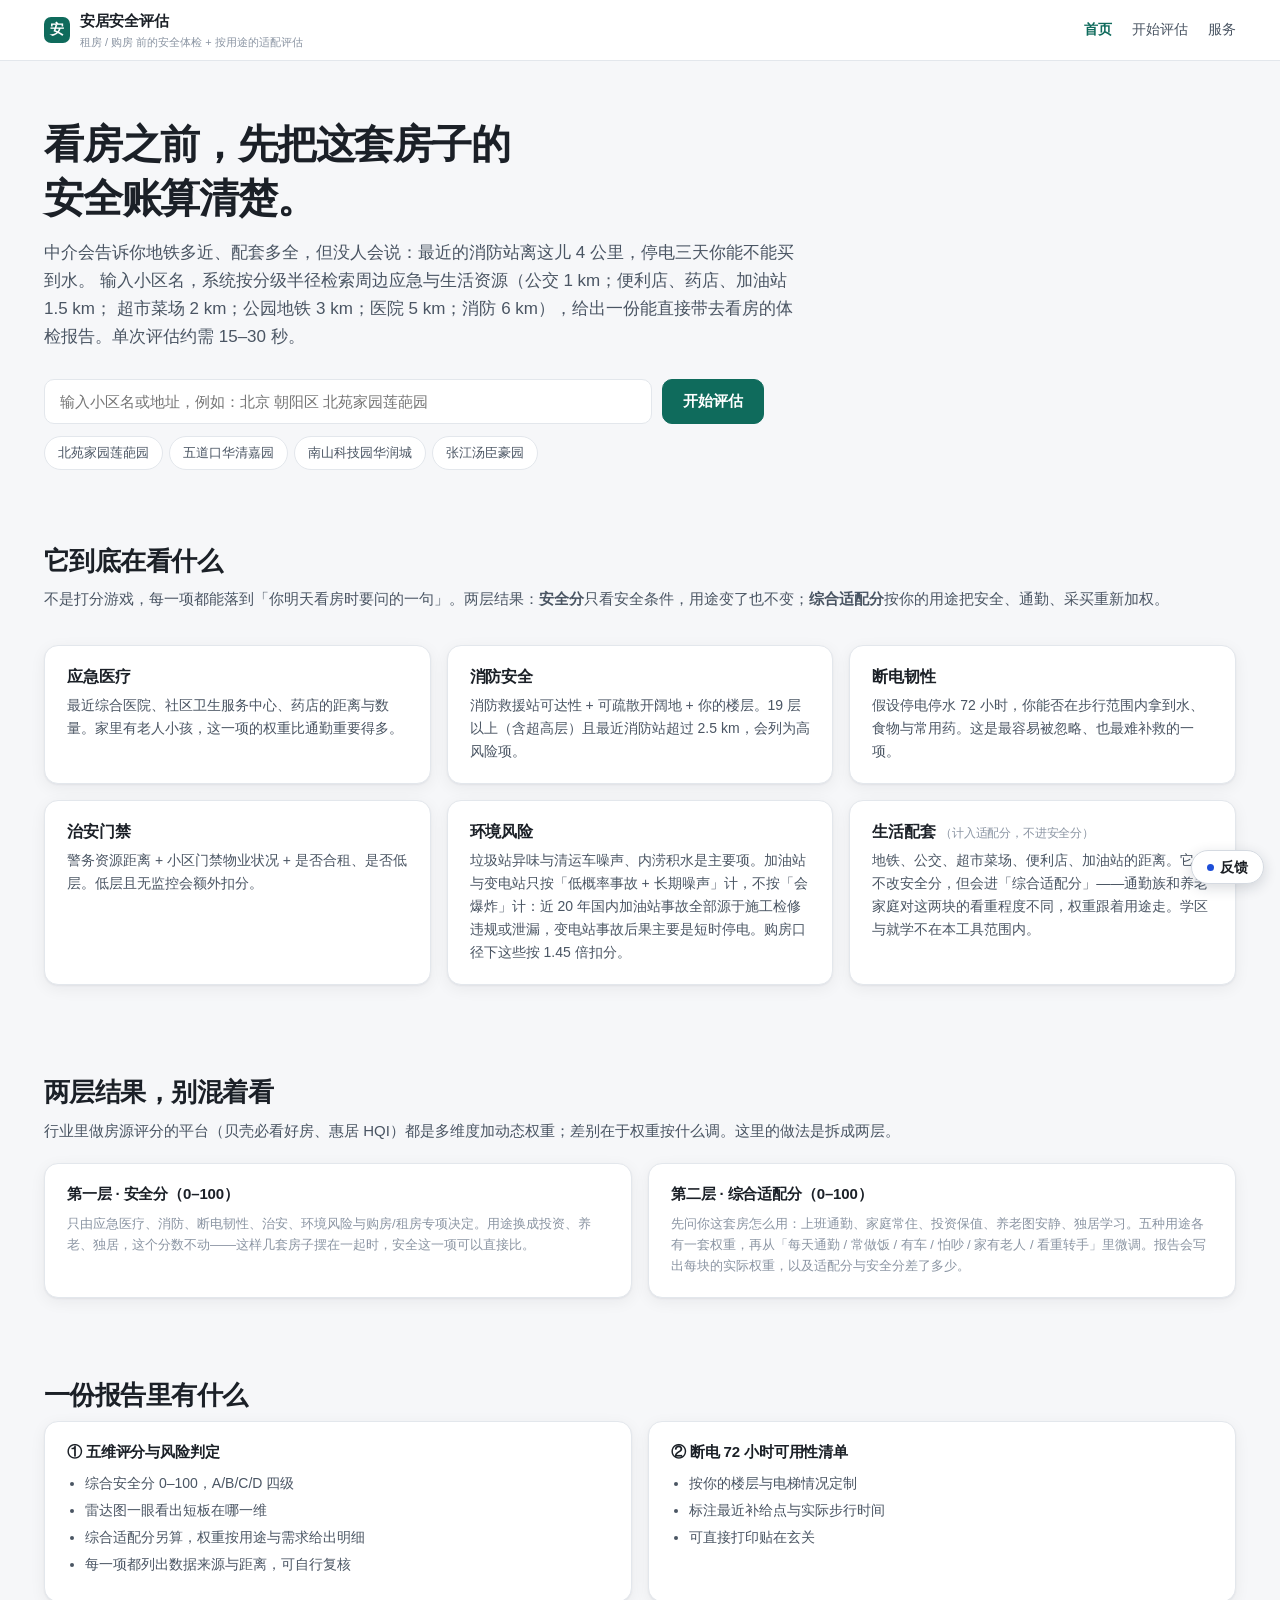
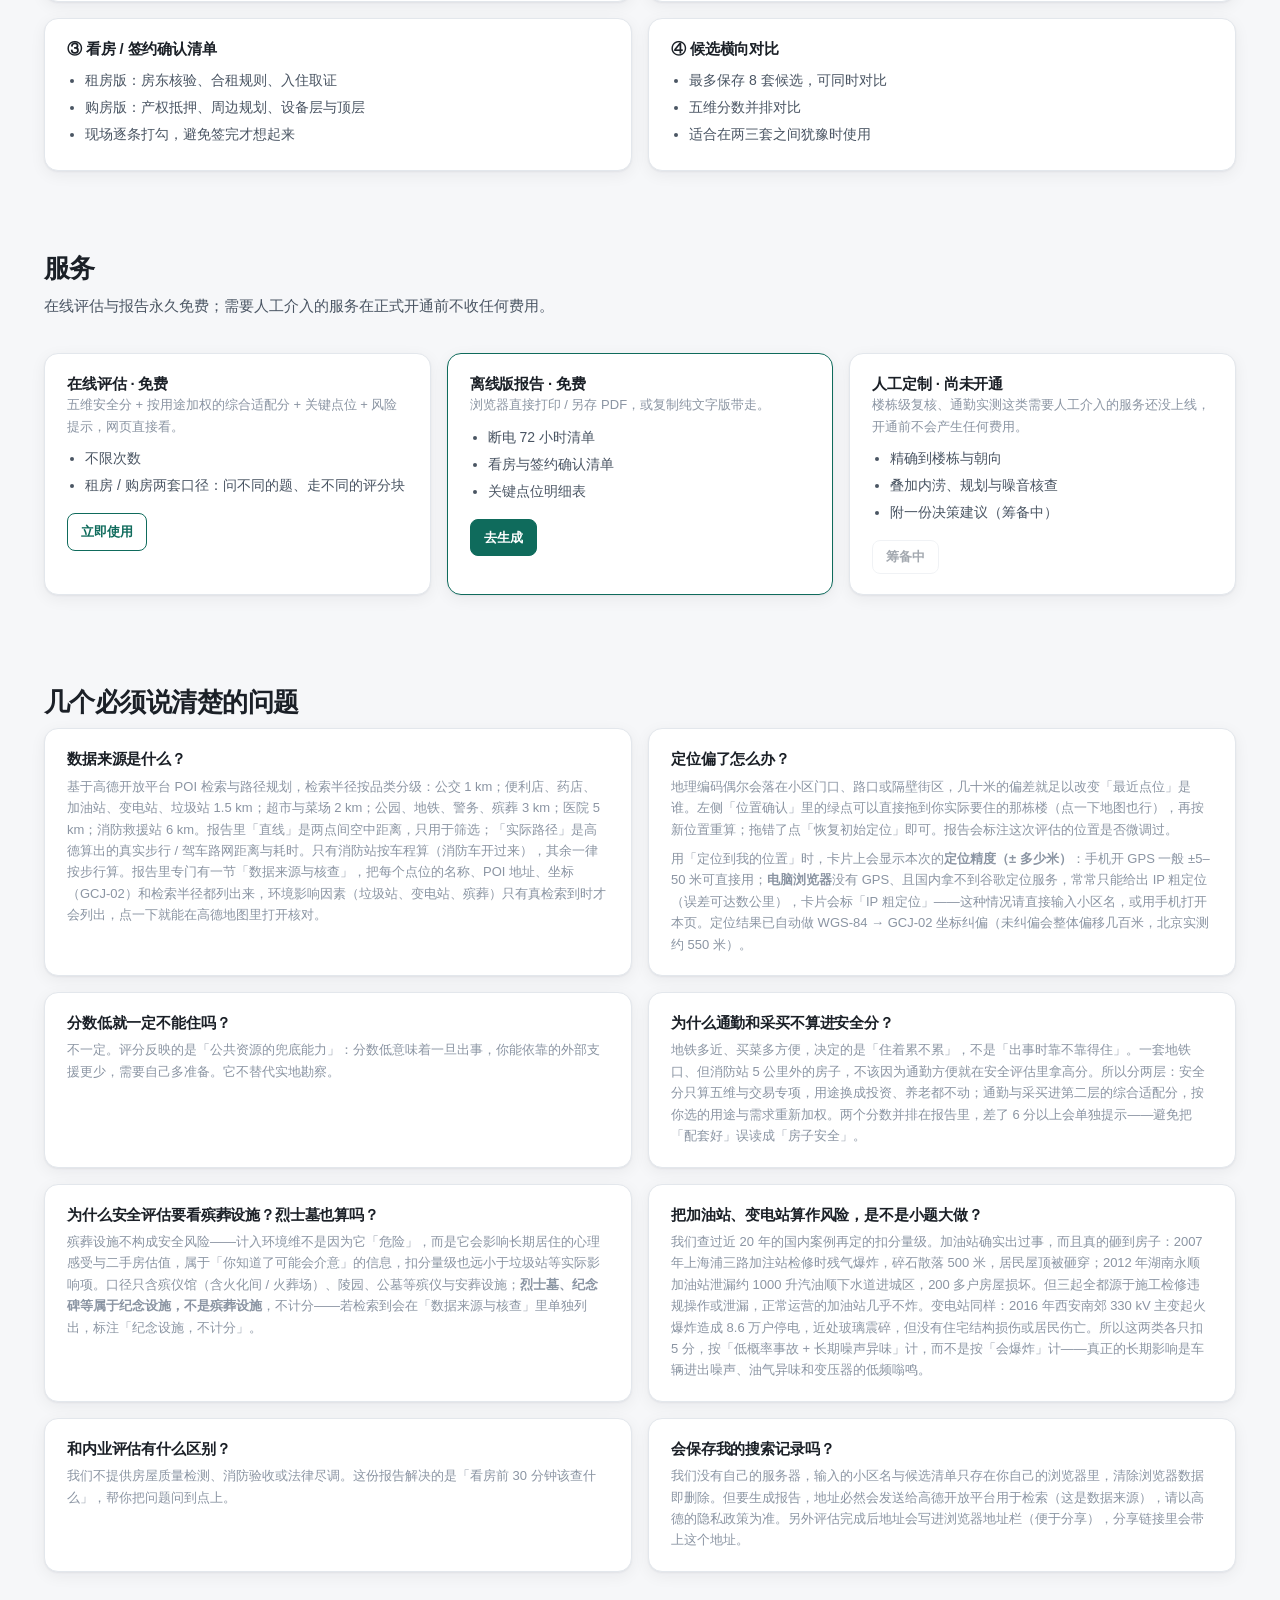
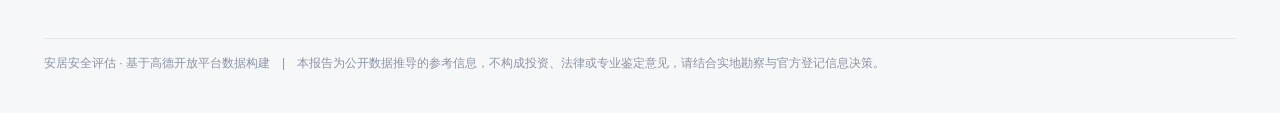
==== index.html @ 3b2034fd "综合适配层：按用途与需求给安全/通勤/采买重新加权（安全分不变）" ====
<!DOCTYPE html>
<html lang="zh-CN">
<head>
<meta charset="utf-8">
<meta name="viewport" content="width=device-width, initial-scale=1">
<title>安居安全评估 · 租房买房前，先做一次安全体检</title>
<meta name="description" content="输入小区名，约 20 秒生成应急医疗、消防安全、断电韧性、治安门禁、环境风险五维安全评估报告，附生活配套参考、断电 72 小时清单与看房确认清单。">
<link rel="stylesheet" href="css/style.css?v=7">
</head>
<body>

<header class="topbar">
  <div class="topbar-in">
    <div class="brand">
      <span class="mark">安</span>
      <div>安居安全评估<small>租房 / 购房 前的安全体检 + 按用途的适配评估</small></div>
    </div>
    <nav class="nav">
      <a href="index.html" class="on">首页</a>
      <a href="assess.html">开始评估</a>
      <a href="index.html#price">服务</a>
    </nav>
  </div>
</header>

<div class="wrap">

  <!-- ============ Hero ============ -->
  <section class="hero">
    <h1>看房之前，先把这套房子的<br>安全账算清楚。</h1>
    <p class="lead">
      中介会告诉你地铁多近、配套多全，但没人会说：最近的消防站离这儿 4 公里，停电三天你能不能买到水。
      输入小区名，系统按分级半径检索周边应急与生活资源（公交 1 km；便利店、药店、加油站 1.5 km；
      超市菜场 2 km；公园地铁 3 km；医院 5 km；消防 6 km），给出一份能直接带去看房的体检报告。单次评估约需 15–30 秒。
    </p>

    <div class="hero-search">
      <div class="row">
        <input type="text" id="heroInput" placeholder="输入小区名或地址，例如：北京 朝阳区 北苑家园莲葩园">
        <button class="btn" id="heroGo" style="white-space:nowrap">开始评估</button>
      </div>
      <div class="chips">
        <span class="chip" data-a="北京市朝阳区北苑家园莲葩园">北苑家园莲葩园</span>
        <span class="chip" data-a="北京市海淀区五道口华清嘉园">五道口华清嘉园</span>
        <span class="chip" data-a="深圳市南山区科技园华润城">南山科技园华润城</span>
        <span class="chip" data-a="上海市浦东新区张江汤臣豪园">张江汤臣豪园</span>
      </div>
    </div>
  </section>

  <!-- ============ 五维 ============ -->
  <section class="section">
    <h2>它到底在看什么</h2>
    <p class="sub">不是打分游戏，每一项都能落到「你明天看房时要问的一句」。两层结果：<b>安全分</b>只看安全条件，用途变了也不变；<b>综合适配分</b>按你的用途把安全、通勤、采买重新加权。</p>
    <div class="grid3">
      <div class="card pad feat">
        <h4>应急医疗</h4>
        <p>最近综合医院、社区卫生服务中心、药店的距离与数量。家里有老人小孩，这一项的权重比通勤重要得多。</p>
      </div>
      <div class="card pad feat">
        <h4>消防安全</h4>
        <p>消防救援站可达性 + 可疏散开阔地 + 你的楼层。19 层以上（含超高层）且最近消防站超过 2.5 km，会列为高风险项。</p>
      </div>
      <div class="card pad feat">
        <h4>断电韧性</h4>
        <p>假设停电停水 72 小时，你能否在步行范围内拿到水、食物与常用药。这是最容易被忽略、也最难补救的一项。</p>
      </div>
      <div class="card pad feat">
        <h4>治安门禁</h4>
        <p>警务资源距离 + 小区门禁物业状况 + 是否合租、是否低层。低层且无监控会额外扣分。</p>
      </div>
      <div class="card pad feat">
        <h4>环境风险</h4>
        <p>垃圾站异味与清运车噪声、内涝积水是主要项。加油站与变电站只按「低概率事故 + 长期噪声」计，不按「会爆炸」计：近 20 年国内加油站事故全部源于施工检修违规或泄漏，变电站事故后果主要是短时停电。购房口径下这些按 1.45 倍扣分。</p>
      </div>
      <div class="card pad feat">
        <h4>生活配套 <span class="muted" style="font-size:12px;font-weight:500">（计入适配分，不进安全分）</span></h4>
        <p>地铁、公交、超市菜场、便利店、加油站的距离。它们不改安全分，但会进「综合适配分」——通勤族和养老家庭对这两块的看重程度不同，权重跟着用途走。学区与就学不在本工具范围内。</p>
      </div>
    </div>
  </section>

  <!-- ============ 两层结果 ============ -->
  <section class="section">
    <h2>两层结果，别混着看</h2>
    <p class="sub">行业里做房源评分的平台（贝壳必看好房、惠居 HQI）都是多维度加动态权重；差别在于权重按什么调。这里的做法是拆成两层。</p>
    <div class="grid2">
      <div class="card pad">
        <h4 style="margin-bottom:8px">第一层 · 安全分（0–100）</h4>
        <p class="small muted">只由应急医疗、消防、断电韧性、治安、环境风险与购房/租房专项决定。用途换成投资、养老、独居，这个分数不动——这样几套房子摆在一起时，安全这一项可以直接比。</p>
      </div>
      <div class="card pad">
        <h4 style="margin-bottom:8px">第二层 · 综合适配分（0–100）</h4>
        <p class="small muted">先问你这套房怎么用：上班通勤、家庭常住、投资保值、养老图安静、独居学习。五种用途各有一套权重，再从「每天通勤 / 常做饭 / 有车 / 怕吵 / 家有老人 / 看重转手」里微调。报告会写出每块的实际权重，以及适配分与安全分差了多少。</p>
      </div>
    </div>
  </section>

  <!-- ============ 报告包含 ============ -->
  <section class="section">
    <h2>一份报告里有什么</h2>
    <div class="grid2">
      <div class="card pad">
        <h4 style="margin-bottom:8px">① 五维评分与风险判定</h4>
        <ul class="bullets">
          <li>综合安全分 0–100，A/B/C/D 四级</li>
          <li>雷达图一眼看出短板在哪一维</li>
          <li>综合适配分另算，权重按用途与需求给出明细</li>
          <li>每一项都列出数据来源与距离，可自行复核</li>
        </ul>
      </div>
      <div class="card pad">
        <h4 style="margin-bottom:8px">② 断电 72 小时可用性清单</h4>
        <ul class="bullets">
          <li>按你的楼层与电梯情况定制</li>
          <li>标注最近补给点与实际步行时间</li>
          <li>可直接打印贴在玄关</li>
        </ul>
      </div>
      <div class="card pad">
        <h4 style="margin-bottom:8px">③ 看房 / 签约确认清单</h4>
        <ul class="bullets">
          <li>租房版：房东核验、合租规则、入住取证</li>
          <li>购房版：产权抵押、周边规划、设备层与顶层</li>
          <li>现场逐条打勾，避免签完才想起来</li>
        </ul>
      </div>
      <div class="card pad">
        <h4 style="margin-bottom:8px">④ 候选横向对比</h4>
        <ul class="bullets">
          <li>最多保存 8 套候选，可同时对比</li>
          <li>五维分数并排对比</li>
          <li>适合在两三套之间犹豫时使用</li>
        </ul>
      </div>
    </div>
  </section>

  <!-- ============ 定价 ============ -->
  <section class="section" id="price">
    <h2>服务</h2>
    <p class="sub">在线评估与报告永久免费；需要人工介入的服务在正式开通前不收任何费用。</p>
    <div class="grid3">
      <div class="card pad">
        <h4>在线评估 · 免费</h4>
        <p class="muted small">五维安全分 + 按用途加权的综合适配分 + 关键点位 + 风险提示，网页直接看。</p>
        <ul class="bullets">
          <li>不限次数</li>
          <li>租房 / 购房两套口径：问不同的题、走不同的评分块</li>
        </ul>
        <a class="btn ghost sm" style="margin-top:12px" href="assess.html">立即使用</a>
      </div>
      <div class="card pad" style="border-color:#0f6b5c">
        <h4>离线版报告 · 免费</h4>
        <p class="muted small">浏览器直接打印 / 另存 PDF，或复制纯文字版带走。</p>
        <ul class="bullets">
          <li>断电 72 小时清单</li>
          <li>看房与签约确认清单</li>
          <li>关键点位明细表</li>
        </ul>
        <a class="btn sm" style="margin-top:12px" href="assess.html">去生成</a>
      </div>
      <div class="card pad">
        <h4>人工定制 · 尚未开通</h4>
        <p class="muted small">楼栋级复核、通勤实测这类需要人工介入的服务还没上线，开通前不会产生任何费用。</p>
        <ul class="bullets">
          <li>精确到楼栋与朝向</li>
          <li>叠加内涝、规划与噪音核查</li>
          <li>附一份决策建议（筹备中）</li>
        </ul>
        <button class="btn gray sm" style="margin-top:12px" disabled>筹备中</button>
      </div>
    </div>
  </section>

  <!-- ============ 说明 ============ -->
  <section class="section">
    <h2>几个必须说清楚的问题</h2>
    <div class="grid2">
      <div class="card pad">
        <h4 style="margin-bottom:6px">数据来源是什么？</h4>
        <p class="small muted">基于高德开放平台 POI 检索与路径规划，检索半径按品类分级：公交 1 km；便利店、药店、加油站、变电站、垃圾站 1.5 km；超市与菜场 2 km；公园、地铁、警务、殡葬 3 km；医院 5 km；消防救援站 6 km。报告里「直线」是两点间空中距离，只用于筛选；「实际路径」是高德算出的真实步行 / 驾车路网距离与耗时。只有消防站按车程算（消防车开过来），其余一律按步行算。报告里专门有一节「数据来源与核查」，把每个点位的名称、POI 地址、坐标（GCJ-02）和检索半径都列出来，环境影响因素（垃圾站、变电站、殡葬）只有真检索到时才会列出，点一下就能在高德地图里打开核对。</p>
      </div>
      <div class="card pad">
        <h4 style="margin-bottom:6px">定位偏了怎么办？</h4>
        <p class="small muted">地理编码偶尔会落在小区门口、路口或隔壁街区，几十米的偏差就足以改变「最近点位」是谁。左侧「位置确认」里的绿点可以直接拖到你实际要住的那栋楼（点一下地图也行），再按新位置重算；拖错了点「恢复初始定位」即可。报告会标注这次评估的位置是否微调过。</p>
        <p class="small muted" style="margin-top:8px">用「定位到我的位置」时，卡片上会显示本次的<b>定位精度（± 多少米）</b>：手机开 GPS 一般 ±5–50 米可直接用；<b>电脑浏览器</b>没有 GPS、且国内拿不到谷歌定位服务，常常只能给出 IP 粗定位（误差可达数公里），卡片会标「IP 粗定位」——这种情况请直接输入小区名，或用手机打开本页。定位结果已自动做 WGS-84 → GCJ-02 坐标纠偏（未纠偏会整体偏移几百米，北京实测约 550 米）。</p>
      </div>
      <div class="card pad">
        <h4 style="margin-bottom:6px">分数低就一定不能住吗？</h4>
        <p class="small muted">不一定。评分反映的是「公共资源的兜底能力」：分数低意味着一旦出事，你能依靠的外部支援更少，需要自己多准备。它不替代实地勘察。</p>
      </div>
      <div class="card pad">
        <h4 style="margin-bottom:6px">为什么通勤和采买不算进安全分？</h4>
        <p class="small muted">地铁多近、买菜多方便，决定的是「住着累不累」，不是「出事时靠不靠得住」。一套地铁口、但消防站 5 公里外的房子，不该因为通勤方便就在安全评估里拿高分。所以分两层：安全分只算五维与交易专项，用途换成投资、养老都不动；通勤与采买进第二层的综合适配分，按你选的用途与需求重新加权。两个分数并排在报告里，差了 6 分以上会单独提示——避免把「配套好」误读成「房子安全」。</p>
      </div>
      <div class="card pad">
        <h4 style="margin-bottom:6px">为什么安全评估要看殡葬设施？烈士墓也算吗？</h4>
        <p class="small muted">殡葬设施不构成安全风险——计入环境维不是因为它「危险」，而是它会影响长期居住的心理感受与二手房估值，属于「你知道了可能会介意」的信息，扣分量级也远小于垃圾站等实际影响项。口径只含殡仪馆（含火化间 / 火葬场）、陵园、公墓等殡仪与安葬设施；<b>烈士墓、纪念碑等属于纪念设施，不是殡葬设施</b>，不计分——若检索到会在「数据来源与核查」里单独列出，标注「纪念设施，不计分」。</p>
      </div>
      <div class="card pad">
        <h4 style="margin-bottom:6px">把加油站、变电站算作风险，是不是小题大做？</h4>
        <p class="small muted">我们查过近 20 年的国内案例再定的扣分量级。加油站确实出过事，而且真的砸到房子：2007 年上海浦三路加注站检修时残气爆炸，碎石散落 500 米，居民屋顶被砸穿；2012 年湖南永顺加油站泄漏约 1000 升汽油顺下水道进城区，200 多户房屋损坏。但三起全都源于施工检修违规操作或泄漏，正常运营的加油站几乎不炸。变电站同样：2016 年西安南郊 330 kV 主变起火爆炸造成 8.6 万户停电，近处玻璃震碎，但没有住宅结构损伤或居民伤亡。所以这两类各只扣 5 分，按「低概率事故 + 长期噪声异味」计，而不是按「会爆炸」计——真正的长期影响是车辆进出噪声、油气异味和变压器的低频嗡鸣。</p>
      </div>
      <div class="card pad">
        <h4 style="margin-bottom:6px">和内业评估有什么区别？</h4>
        <p class="small muted">我们不提供房屋质量检测、消防验收或法律尽调。这份报告解决的是「看房前 30 分钟该查什么」，帮你把问题问到点上。</p>
      </div>
      <div class="card pad">
        <h4 style="margin-bottom:6px">会保存我的搜索记录吗？</h4>
        <p class="small muted">我们没有自己的服务器，输入的小区名与候选清单只存在你自己的浏览器里，清除浏览器数据即删除。但要生成报告，地址必然会发送给高德开放平台用于检索（这是数据来源），请以高德的隐私政策为准。另外评估完成后地址会写进浏览器地址栏（便于分享），分享链接里会带上这个地址。</p>
      </div>
    </div>
  </section>

  <div class="foot-note">
    安居安全评估 · 基于高德开放平台数据构建　|　本报告为公开数据推导的参考信息，不构成投资、法律或专业鉴定意见，请结合实地勘察与官方登记信息决策。
  </div>
  <div style="height:40px"></div>

</div>

<script>
(function () {
  function go(a) {
    if (!a) return;
    location.href = 'assess.html?addr=' + encodeURIComponent(a);
  }
  document.getElementById('heroGo').onclick = function () {
    go(document.getElementById('heroInput').value.trim());
  };
  document.getElementById('heroInput').addEventListener('keydown', function (e) {
    if (e.key === 'Enter') go(this.value.trim());
  });
  document.querySelectorAll('.chip').forEach(function (c) {
    c.onclick = function () { go(c.dataset.a); };
  });
})();
</script>




<!-- ===== 意见反馈栏 feedback-widget ===== -->
<style>
#fb-btn{position:fixed;right:16px;bottom:16px;z-index:2147483000;display:flex;align-items:center;gap:6px;
 padding:9px 15px;border-radius:999px;border:1px solid #d5dae1;background:#fff;color:#1b1f24;
 font:600 14px/1 -apple-system,BlinkMacSystemFont,"Segoe UI","PingFang SC","Microsoft YaHei",sans-serif;
 cursor:pointer;box-shadow:0 4px 14px rgba(20,30,50,.16)}
#fb-btn:hover{background:#f3f6fa}
#fb-btn .dot{width:7px;height:7px;border-radius:50%;background:#1d4ed8}
#fb-mask{position:fixed;inset:0;background:rgba(12,17,26,.32);z-index:2147483001;display:none}
#fb-panel{position:fixed;right:16px;bottom:64px;width:min(92vw,384px);max-height:calc(100vh - 100px);
 overflow:auto;z-index:2147483002;display:none;background:#fff;color:#1b1f24;color-scheme:light;
 border:1px solid #e2e6ec;border-radius:14px;box-shadow:0 14px 44px rgba(15,22,38,.24);padding:16px 16px 14px;
 font:14px/1.65 -apple-system,BlinkMacSystemFont,"Segoe UI","PingFang SC","Microsoft YaHei",sans-serif}
#fb-panel h3{margin:0 0 4px;font-size:15px;font-weight:700}
#fb-panel .hint{margin:0 0 12px;font-size:12.5px;color:#5b6472}
#fb-panel label{display:block;font-size:12.5px;font-weight:600;color:#39414d;margin:10px 0 5px}
#fb-panel select,#fb-panel textarea,#fb-panel input[type=text]{width:100%;box-sizing:border-box;
 border:1px solid #d5dae1;border-radius:8px;padding:8px 10px;font:14px/1.5 inherit;color:#1b1f24;background:#fff}
#fb-panel textarea{min-height:96px;resize:vertical}
#fb-panel select:focus,#fb-panel textarea:focus,#fb-panel input:focus{outline:2px solid #1d4ed8;outline-offset:0;border-color:#1d4ed8}
#fb-row{display:flex;align-items:center;gap:10px;margin-top:14px}
#fb-send{flex:1;padding:9px 14px;border:none;border-radius:8px;background:#1d4ed8;color:#fff;
 font:600 14px/1 inherit;cursor:pointer}
#fb-send:disabled{background:#9aa6b6;cursor:not-allowed}
#fb-cancel{padding:9px 12px;border:1px solid #d5dae1;border-radius:8px;background:#fff;color:#5b6472;
 font:14px/1 inherit;cursor:pointer}
#fb-status{margin-top:10px;font-size:12.5px;min-height:18px}
#fb-status.ok{color:#0f7b4f}
#fb-status.err{color:#b3261e}
#fb-status.info{color:#5b6472}
#fb-meta{margin-top:10px;font-size:11.5px;color:#8a93a0;border-top:1px dashed #e2e6ec;padding-top:8px;word-break:break-all}
#fb-copy{display:none;margin-top:8px;width:100%;padding:8px;border:1px solid #d5dae1;border-radius:8px;
 background:#f7f8fa;color:#39414d;font:13px/1 inherit;cursor:pointer}
@media (max-width:480px){#fb-panel{right:8px;left:8px;width:auto;bottom:60px}}
</style>
<button id="fb-btn" type="button" aria-haspopup="dialog"><span class="dot"></span>反馈</button>
<div id="fb-mask"></div>
<div id="fb-panel" role="dialog" aria-modal="true" aria-label="意见反馈">
  <h3>给我们提个意见</h3>
  <p class="hint">租房安全评估 ｜ 反馈会先攒起来，每晚 10 点统一整理发给开发者，不公开。</p>
  <label for="fb-type">反馈类型</label>
  <select id="fb-type"></select>
  <label for="fb-text">具体内容 <span style="font-weight:400;color:#8a93a0">（必填，至少 5 个字）</span></label>
  <textarea id="fb-text" maxlength="2000" placeholder="例如：T13 第 2 题的解析和官方答案对不上；或者：希望能导出成 PDF"></textarea>
  <label for="fb-contact">联系方式 <span style="font-weight:400;color:#8a93a0">（选填，方便回复你）</span></label>
  <input id="fb-contact" type="text" maxlength="120" placeholder="邮箱 / 微信，可留空">
  <div id="fb-row">
    <button id="fb-send" type="button">发送</button>
    <button id="fb-cancel" type="button">取消</button>
  </div>
  <div id="fb-status"></div>
  <button id="fb-copy" type="button">复制反馈全文（网络不通时手动发给我）</button>
  <div id="fb-meta"></div>
</div>
<script>
(function(){
  var SITE = "rentsafe", LABEL = "租房安全评估", EP = "https://api.github.com/repos/lisazhang7711/feedback-inbox/issues", MODE = "github";
  /* token 拆成若干段再拼：GitHub 的密钥扫描会拦截含完整 token 的推送，公开仓库必须这么做 */
  var TOK = ["github_pat_11CQX","WSBY0hHfAn1QW8yj","g_UiWYb8TzJAmqVF","AUleHEvUYkKMFNhg","64Q0XSYCWfbOiRJJ","Q4GDVVG5vQFgN"].join("");
  var TYPES = "评估结果不准|页面显示错误|想要新功能|其他".split("|");
  var QKEY = "fb_queue_" + SITE, LKEY = "fb_last_" + SITE, HKEY = "fb_hash_" + SITE;
  var $ = function(id){ return document.getElementById(id); };
  var btn = $("fb-btn"), mask = $("fb-mask"), panel = $("fb-panel");
  var sel = $("fb-type"), txt = $("fb-text"), ct = $("fb-contact");
  var send = $("fb-send"), cancel = $("fb-cancel"), st = $("fb-status"), copy = $("fb-copy"), meta = $("fb-meta");
  if(!btn || !panel) return;

  TYPES.forEach(function(t){
    var o = document.createElement("option"); o.value = t; o.textContent = t; sel.appendChild(o);
  });
  if(TYPES.length) sel.value = TYPES[0];

  function ctx(){
    var extra = "";
    try { if (typeof window.__FEEDBACK_CTX__ === "function") extra = window.__FEEDBACK_CTX__() || ""; } catch(e){}
    var d = new Date();
    var pad = function(n){ return n < 10 ? "0" + n : "" + n; };
    return [
      "站点：" + LABEL + " (" + SITE + ")",
      "页面：" + location.href,
      "时间：" + d.getFullYear() + "-" + pad(d.getMonth()+1) + "-" + pad(d.getDate()) + " " + pad(d.getHours()) + ":" + pad(d.getMinutes()),
      "UA：" + navigator.userAgent,
      "语言：" + (navigator.language || "-") + " | 屏幕：" + window.screen.width + "x" + window.screen.height,
      "来源：" + (document.referrer || "-")
    ].concat(extra ? ["上下文：" + extra] : []).join("\n");
  }
  meta.textContent = ctx().replace(/\n/g, " ｜ ");

  /* 一条反馈 -> 一个 HTTP 请求（按模式拼装） */
  function req(type, v, contact, withLabels){
    var c = ctx();
    if(MODE === "github"){
      var fbm = {site: SITE, type: type, contact: contact, ts: new Date().toISOString()};
      var body = "## 反馈内容\n\n" + v + "\n\n**联系方式**：" + contact +
                 "\n\n**技术信息**\n\n```\n" + c + "\n```\n\n<!-- fbmeta " + JSON.stringify(fbm) + " -->";
      var obj = {title: "[" + SITE + "] " + type + " ｜ " + v.slice(0, 30), body: body};
      if(withLabels) obj.labels = [SITE, "反馈"];
      return {headers: {"Content-Type": "application/json", "Accept": "application/vnd.github+json",
                        "Authorization": "Bearer " + TOK, "X-GitHub-Api-Version": "2022-11-28"},
              body: JSON.stringify(obj)};
    }
    return {headers: {"Content-Type": "application/json", "Accept": "application/json"},
            body: JSON.stringify({_subject: "[反馈] " + LABEL + " - " + type, _captcha: "false",
                                  _template: "table", site: SITE, type: type,
                                  message: v, contact: contact, tech: c})};
  }
  function post(r){
    return fetch(EP, {method: "POST", headers: r.headers, body: r.body}).then(function(resp){
      if(!resp.ok) return resp.text().then(function(t){ throw new Error("HTTP " + resp.status + " " + t.slice(0, 100)); });
      return resp.json().catch(function(){ return {}; });
    });
  }
  function submit(type, v, contact){
    return post(req(type, v, contact, true)).catch(function(e){
      if(MODE === "github") return post(req(type, v, contact, false));  /* 标签不存在时退掉标签重试 */
      throw e;
    });
  }

  function open(){
    panel.style.display = "block"; mask.style.display = "block"; meta.textContent = ctx().replace(/\n/g, " ｜ ");
    setTimeout(function(){ txt.focus(); }, 30);
  }
  function close(){ panel.style.display = "none"; mask.style.display = "none"; st.textContent = ""; copy.style.display = "none"; }
  btn.onclick = function(){ panel.style.display === "block" ? close() : open(); };
  mask.onclick = close;
  cancel.onclick = close;
  document.addEventListener("keydown", function(e){ if(e.key === "Escape" && panel.style.display === "block") close(); });

  function set(msg, cls){ st.textContent = msg; st.className = cls || "info"; }
  function queue(item){
    try {
      var q = JSON.parse(localStorage.getItem(QKEY) || "[]"); q.push(item);
      localStorage.setItem(QKEY, JSON.stringify(q.slice(-20)));
    } catch(e){}
  }
  function flush(){
    var q = [];
    try { q = JSON.parse(localStorage.getItem(QKEY) || "[]"); } catch(e){}
    if(!q.length) return;
    var left = [];
    q.forEach(function(item){
      submit(item.type, item.message, item.contact).then(function(){
        try { localStorage.setItem(QKEY, JSON.stringify(left)); } catch(e){}
      }).catch(function(){ left.push(item); try { localStorage.setItem(QKEY, JSON.stringify(left)); } catch(e){} });
    });
  }
  function hash(s){ var h = 0; for(var i=0;i<s.length;i++){ h = (h*31 + s.charCodeAt(i)) | 0; } return String(h); }

  send.onclick = function(){
    var v = (txt.value || "").trim();
    if(v.length < 5){ set("请至少写 5 个字，方便我定位问题。", "err"); txt.focus(); return; }
    var now = Date.now();
    var last = parseInt(localStorage.getItem(LKEY) || "0", 10);
    if(now - last < 10000){ set("发送太频繁了，请稍后再试。", "err"); return; }
    var h = hash(v);
    if(localStorage.getItem(HKEY) === h){ set("这条反馈你已经发过啦，换一条吧。", "err"); return; }

    var type = sel.value || TYPES[0] || "未分类";
    var contact = (ct.value || "").trim() || "(未留)";
    send.disabled = true; set("正在发送…", "info");
    submit(type, v, contact)
      .then(function(){
        localStorage.setItem(LKEY, String(now)); localStorage.setItem(HKEY, h);
        send.disabled = false; set("已收到！会在今晚 10 点汇总后统一处理，谢谢。", "ok"); txt.value = ""; ct.value = "";
        setTimeout(close, 1600);
      })
      .catch(function(){
        send.disabled = false; queue({type: type, message: v, contact: contact});
        set("发送失败（可能是网络问题）。已暂存在本机，下次打开会自动重试；也可以点下面按钮复制全文。", "err");
        copy.style.display = "block";
      });
  };

  copy.onclick = function(){
    var body = "类型：" + (sel.value || TYPES[0] || "未分类") + "\n内容：" + (txt.value||"").trim() + "\n联系：" + ((ct.value||"").trim() || "(未留)") + "\n" + ctx();
    var ta = document.createElement("textarea"); ta.value = body; document.body.appendChild(ta); ta.select();
    try { document.execCommand("copy"); set("已复制，粘到邮件里发我即可。", "ok"); } catch(e){ set("复制失败，请手动选中文本。", "err"); }
    document.body.removeChild(ta);
  };

  try { flush(); } catch(e){}
})();
</script>
<!-- ===== /意见反馈栏 ===== -->
<!-- ===== 站点统计埋点 ===== -->
<script>
(function(){
  var U = 'https://itkjrodrzenefmxsyrnx.supabase.co';
  var A = 'sb_publishable_Tfq41bRCMvAVZYgYuEJe9g_RkrFKQZB';
  var S = 'rentsafe';
  var K = 'st_vid';
  var vid = '';
  try {
    vid = localStorage.getItem(K) || '';
    if (!vid) {
      vid = (crypto && crypto.randomUUID)
        ? crypto.randomUUID().replace(/-/g, '')
        : 'v' + Date.now().toString(36) + Math.random().toString(36).slice(2, 10);
      localStorage.setItem(K, vid);
    }
  } catch (e) { vid = ''; }
  if (!vid) return;

  var P = 'st_dev';
  function day8() {
    var d = new Date(Date.now() + 8 * 3600000);
    return d.getUTCFullYear() + '-' +
           String(d.getUTCMonth() + 1).padStart(2, '0') + '-' +
           String(d.getUTCDate()).padStart(2, '0');
  }
  function profile(day) {
    var o = {};
    try { o = JSON.parse(localStorage.getItem(P) || '{}'); } catch (e) {}
    o.n = (o.n || 0) + 1;
    o.s = o.s || {}; o.s[S] = (o.s[S] || 0) + 1;
    o.d = o.d || []; if (o.d.indexOf(day) < 0) o.d.push(day); o.d.sort();
    o.w = o.w || 0;
    o.fd = o.fd || day;
    try { localStorage.setItem(P, JSON.stringify(o)); } catch (e) {}
    return o;
  }
  function post(body) {
    try {
      fetch(U + '/rest/v1/rpc/report', {
        method: 'POST',
        headers: { 'apikey': A, 'Authorization': 'Bearer ' + A,
                   'Content-Type': 'application/json' },
        body: JSON.stringify(body), keepalive: true
      }).catch(function(){});
    } catch (e) {}
  }

  var t0 = Date.now(), left = false;
  var day = day8(), dev = profile(day);
  post({ p_site: S, p_vid: vid, p_day: day, p_cnt: 1, p_dev: dev });

  function leave() {
    if (left) return; left = true;
    var sec = Math.round((Date.now() - t0) / 1000);
    if (sec < 0) sec = 0;
    if (sec > 3600) sec = 3600;
    dev.w = (dev.w || 0) + sec;
    try { localStorage.setItem(P, JSON.stringify(dev)); } catch (e) {}
    post({ p_site: S, p_vid: vid, p_day: day, p_cnt: 0, p_dev: dev, p_dwell: sec });
  }
  addEventListener('pagehide', leave);
  addEventListener('beforeunload', leave);
  document.addEventListener('visibilitychange', function () {
    if (document.visibilityState === 'hidden') leave();
  });
})();
</script>
</body>
</html>
---- css/style.css ----
/* 安居安全评估 · 样式表 */
:root{
  --bg:#f6f7f9;
  --panel:#ffffff;
  --ink:#1b2027;
  --ink-2:#4a5563;
  --ink-3:#8b95a3;
  --line:#e3e7ec;
  --brand:#0f6b5c;
  --brand-2:#14866f;
  --brand-soft:#e6f2ef;
  --warn:#c2410c;
  --warn-soft:#fff1e9;
  --dan:#b42318;
  --dan-soft:#fdecea;
  --ok:#1a7f37;
  --ok-soft:#e8f5ec;
  --gold:#a16207;
  --shadow:0 1px 2px rgba(16,24,40,.05),0 4px 16px rgba(16,24,40,.06);
  --radius:14px;
}
*{box-sizing:border-box}
html,body{margin:0;padding:0}
body{
  background:var(--bg);color:var(--ink);
  font-family:-apple-system,BlinkMacSystemFont,"Segoe UI","PingFang SC","Hiragino Sans GB","Microsoft YaHei",sans-serif;
  font-size:15px;line-height:1.65;-webkit-font-smoothing:antialiased;
}
a{color:var(--brand);text-decoration:none}
a:hover{text-decoration:underline}
h1,h2,h3,h4{margin:0;line-height:1.35;font-weight:650;letter-spacing:-.01em}
p{margin:0}
.hidden{display:none !important}

/* ---------- 顶栏 ---------- */
.topbar{
  position:sticky;top:0;z-index:60;
  background:rgba(255,255,255,.92);backdrop-filter:blur(10px);
  border-bottom:1px solid var(--line);
}
.topbar-in{
  max-width:1240px;margin:0 auto;padding:0 24px;height:60px;
  display:flex;align-items:center;gap:24px;
}
.brand{display:flex;align-items:center;gap:10px;font-weight:700;letter-spacing:-.02em}
.brand .mark{
  width:26px;height:26px;border-radius:7px;background:var(--brand);
  display:grid;place-items:center;color:#fff;font-size:14px;
}
.brand small{display:block;font-weight:500;font-size:11px;color:var(--ink-3);letter-spacing:0}
.nav{margin-left:auto;display:flex;gap:20px;font-size:14px;color:var(--ink-2)}
.nav a{color:var(--ink-2)}
.nav a.on{color:var(--brand);font-weight:600}

/* ---------- 通用容器 ---------- */
.wrap{max-width:1240px;margin:0 auto;padding:0 24px}
.card{background:var(--panel);border:1px solid var(--line);border-radius:var(--radius);box-shadow:var(--shadow)}
.pad{padding:20px 22px}
.sec-t{font-size:13px;font-weight:700;color:var(--ink-3);letter-spacing:.08em;text-transform:uppercase;margin-bottom:10px}
.muted{color:var(--ink-3)}
.small{font-size:13px}

/* ---------- 首页 ---------- */
.hero{padding:56px 0 34px}
.hero h1{font-size:40px;max-width:820px;letter-spacing:-.03em}
.hero p.lead{margin-top:14px;font-size:17px;color:var(--ink-2);max-width:760px}
.hero-cta{margin-top:26px;display:flex;gap:12px;flex-wrap:wrap;align-items:center}
.btn{
  appearance:none;border:1px solid var(--brand);background:var(--brand);color:#fff;
  padding:11px 20px;border-radius:10px;font-size:15px;font-weight:600;cursor:pointer;
  display:inline-flex;align-items:center;gap:8px;transition:.15s;
}
.btn:hover{background:var(--brand-2);border-color:var(--brand-2);text-decoration:none}
.btn.ghost{background:#fff;color:var(--brand)}
.btn.ghost:hover{background:var(--brand-soft)}
.btn.gray{background:#fff;color:var(--ink-2);border-color:var(--line)}
.btn.gray:hover{background:#f2f4f7}
.btn:disabled{opacity:.5;cursor:not-allowed}
.btn.sm{padding:7px 13px;font-size:13px;border-radius:8px}

.hero-search{margin-top:28px;max-width:720px}
.hero-search .row{display:flex;gap:10px}
input[type=text],input[type=number],select{
  width:100%;padding:13px 15px;border:1px solid var(--line);border-radius:10px;
  font-size:15px;color:var(--ink);background:#fff;font-family:inherit;
}
input:focus,select:focus{outline:none;border-color:var(--brand);box-shadow:0 0 0 3px rgba(15,107,92,.12)}
.chips{display:flex;gap:8px;flex-wrap:wrap;margin-top:12px}
.chip{
  border:1px solid var(--line);background:#fff;border-radius:999px;padding:5px 13px;
  font-size:13px;color:var(--ink-2);cursor:pointer
}
.chip:hover{border-color:var(--brand);color:var(--brand)}

.grid3{display:grid;grid-template-columns:repeat(3,1fr);gap:16px;margin:34px 0 10px}
.grid2{display:grid;grid-template-columns:repeat(2,1fr);gap:16px}
/* 雷达图那一行：左列固定宽放图，右列放六维卡片。
   写成 class 而不是内联样式，窄屏时才能被下面的媒体查询打回单列。 */
.radar-row{grid-template-columns:330px 1fr;align-items:center;gap:20px}
.dims.dims-2{grid-template-columns:repeat(2,1fr);margin:0}
.feat h4{font-size:16px;margin-bottom:6px}
.feat p{color:var(--ink-2);font-size:14px}
.bullets{margin:10px 0 0;padding-left:18px;color:var(--ink-2);font-size:14px}
.bullets li{margin:4px 0}
.section{padding:40px 0}
.section h2{font-size:26px;margin-bottom:8px;letter-spacing:-.02em}
.section .sub{color:var(--ink-2);margin-bottom:20px}

/* ---------- 工作台 ---------- */
.work{display:grid;grid-template-columns:390px 1fr;gap:20px;align-items:start;padding:20px 0 60px}
/* 左栏做成独立滚动容器（2026-10-10 用户反馈：原来只是 sticky 跟着整页滚，
 * 光标放在左栏上滚动的还是右侧内容，必须把右边滚到底左栏才能继续动）。
 * max-height + overflow-y 让左栏拥有自己的滚动条；overscroll-behavior:contain
 * 阻止滚到顶/底后把滚动「链」给页面——这一条就是「在左边滚动右边却在动」的根因。 */
.side{
  position:sticky;top:80px;display:flex;flex-direction:column;gap:14px;
  max-height:calc(100vh - 96px);overflow-y:auto;overscroll-behavior:contain;
  padding-right:4px;scrollbar-width:thin;
}
.side::-webkit-scrollbar{width:6px}
.side::-webkit-scrollbar-thumb{background:#d3d9e0;border-radius:99px}
@media(max-width:1020px){
  .work{grid-template-columns:1fr}
  .side{position:static;max-height:none;overflow:visible;overscroll-behavior:auto;padding-right:0}
  .grid3,.grid2,.radar-row{grid-template-columns:1fr}
  .hero h1{font-size:30px}
}

/* 模式切换 */
.modes{display:flex;background:#eef1f4;border-radius:10px;padding:3px;gap:3px}
.modes button{
  flex:1;border:0;background:transparent;padding:9px 0;border-radius:8px;
  font-size:14px;font-weight:600;color:var(--ink-2);cursor:pointer;font-family:inherit
}
.modes button.on{background:#fff;color:var(--brand);box-shadow:0 1px 3px rgba(0,0,0,.08)}
/* 用途选择：五个胶囊按钮，选中的那个用品牌色描边 */
.chips{display:flex;flex-wrap:wrap;gap:6px}
.chips button{border:1px solid var(--line);background:#fff;color:var(--ink-2);font-size:12.5px;
  padding:5px 10px;border-radius:999px;cursor:pointer;line-height:1.3;transition:.15s}
.chips button:hover{border-color:var(--brand)}
.chips button.on{background:var(--brand);border-color:var(--brand);color:#fff;font-weight:600}

.field{margin-bottom:14px}
.field label{display:block;font-size:13px;font-weight:600;color:var(--ink-2);margin-bottom:6px}
.field .hint{font-size:12px;color:var(--ink-3);margin-top:5px}
.field-row{display:grid;grid-template-columns:1fr 1fr;gap:10px}

.ac-wrap{position:relative}
.ac-list{
  position:absolute;left:0;right:0;top:calc(100% + 6px);z-index:50;
  background:#fff;border:1px solid var(--line);border-radius:10px;box-shadow:var(--shadow);
  max-height:280px;overflow:auto;display:none
}
.ac-list.show{display:block}
.ac-item{padding:10px 14px;cursor:pointer;font-size:14px;border-bottom:1px solid #f1f3f6}
.ac-item:last-child{border-bottom:0}
.ac-item:hover,.ac-item.on{background:var(--brand-soft)}
.ac-item .n{font-weight:600}
.ac-item .d{font-size:12px;color:var(--ink-3)}

details.opt{border:1px solid var(--line);border-radius:10px;padding:0;background:#fbfcfd}
details.opt>summary{padding:11px 14px;cursor:pointer;font-size:14px;font-weight:600;color:var(--ink-2);list-style:none}
details.opt>summary::-webkit-details-marker{display:none}
details.opt>summary::before{content:"▸ ";color:var(--ink-3)}
details.opt[open]>summary::before{content:"▾ "}
details.opt .body{padding:4px 14px 14px}
.opt-grp{font-size:12px;font-weight:700;color:var(--ink-3);letter-spacing:.06em;
  margin:14px 0 8px;padding-bottom:5px;border-bottom:1px dashed var(--line)}
.opt-grp:first-child{margin-top:4px}
.chk-grid{display:grid;grid-template-columns:1fr 1fr;gap:2px 10px}
.chk{display:flex;align-items:flex-start;gap:7px;font-size:13px;color:var(--ink-2);
  padding:5px 0;cursor:pointer;line-height:1.35}
.chk input{width:auto;margin:2px 0 0;flex:0 0 auto}
.warn-inline{color:#c2410c}
.poi .rc{display:inline-block;font-size:11px;font-weight:700;padding:1px 6px;border-radius:5px;margin-left:6px}
.poi .rc.walk{background:#e7f4ef;color:#0f6b5c}
.poi .rc.drive{background:#fdeeea;color:#b42318}
@media(max-width:560px){
  .chk-grid{grid-template-columns:1fr}
}

.progress{margin-top:12px}
.pbar{height:6px;background:#eceff2;border-radius:99px;overflow:hidden}
.pbar i{display:block;height:100%;width:0;background:var(--brand);transition:width .25s}
.ptext{font-size:12px;color:var(--ink-3);margin-top:6px}

.mini-map{height:170px;border-radius:10px;overflow:hidden;border:1px solid var(--line);background:#eef1f4}

/* ---------- 结果 ---------- */
.empty-state{padding:70px 30px;text-align:center;color:var(--ink-3)}
.empty-state .big{font-size:34px;margin-bottom:8px}
.verdict{display:grid;grid-template-columns:190px 1fr;gap:22px;align-items:center}
@media(max-width:760px){.verdict{grid-template-columns:1fr}}
.score-ring{position:relative;width:170px;height:170px}
.score-ring .num{position:absolute;inset:0;display:grid;place-items:center;text-align:center}
.score-ring .num b{font-size:44px;line-height:1;letter-spacing:-.03em}
.score-ring .num span{display:block;font-size:12px;color:var(--ink-3);margin-top:4px}
.grade{display:inline-block;padding:3px 11px;border-radius:7px;font-weight:700;font-size:13px}
.grade.A{background:var(--ok-soft);color:var(--ok)}
.grade.B{background:var(--brand-soft);color:var(--brand)}
.grade.C{background:var(--warn-soft);color:var(--warn)}
.grade.D{background:var(--dan-soft);color:var(--dan)}
.verdict h3{font-size:22px;margin-bottom:8px}
.verdict p{color:var(--ink-2)}
.tagline{display:flex;gap:8px;flex-wrap:wrap;margin-top:12px}
.tag{font-size:12px;background:#f1f4f6;border-radius:6px;padding:3px 9px;color:var(--ink-2)}

.dims{display:grid;grid-template-columns:repeat(3,1fr);gap:12px;margin-top:18px}
@media(max-width:760px){.dims{grid-template-columns:repeat(2,1fr)}}
/* 手机窄屏：报告页的维度卡片单列更好读 */
@media(max-width:560px){.dims.dims-2{grid-template-columns:1fr}}
/* 维度数为奇数时（现在是五维），最后一张卡片占满整行，避免右下角留一个空格 */
.dims.dims-2 .dim:last-child:nth-child(odd){grid-column:1/-1}
.dim{border:1px solid var(--line);border-radius:12px;padding:13px 15px;background:#fff}
.dim .dh{display:flex;align-items:center;justify-content:space-between;margin-bottom:7px}
.dim .dn{font-weight:650;font-size:14px}
.dim .dv{font-weight:700;font-size:15px}
.dim .bar{height:5px;background:#eceff2;border-radius:99px;overflow:hidden;margin-bottom:8px}
.dim .bar i{display:block;height:100%;border-radius:99px}
.dim .ev{font-size:12.5px;color:var(--ink-2);line-height:1.6}
.dim .ev li{margin:2px 0}

table.poi{width:100%;border-collapse:collapse;font-size:13.5px}
table.poi th,table.poi td{padding:8px 10px;border-bottom:1px solid #eef1f4;text-align:left}
table.poi th{color:var(--ink-3);font-weight:600;font-size:12px;letter-spacing:.03em}
table.poi td.d{text-align:right;font-variant-numeric:tabular-nums;white-space:nowrap;color:var(--ink-2)}
/* 来源明细里的 POI 地址：信息量大但不抢眼，压成小字灰字 */
table.poi td.mut{color:var(--ink-3);font-size:12.5px;line-height:1.55;max-width:260px}
a.src{
  font-size:12px;font-weight:600;color:var(--brand);text-decoration:none;
  border-bottom:1px dashed currentColor;padding-bottom:1px;white-space:nowrap
}
a.src:hover{color:#0f6b5c;border-bottom-style:solid}

.checklist{list-style:none;margin:0;padding:0}
.checklist li{
  display:flex;gap:10px;padding:9px 0;border-bottom:1px dashed #edf0f4;
  font-size:14px;align-items:flex-start
}
.checklist li:last-child{border-bottom:0}
.checklist input{margin-top:4px;accent-color:var(--brand);width:15px;height:15px;flex:none}
.checklist .t b{font-weight:650}
.checklist .t span{display:block;color:var(--ink-3);font-size:12.5px}

.alert{border-radius:10px;padding:12px 15px;font-size:14px;margin-top:10px}
.alert.warn{background:var(--warn-soft);color:#7c2d12;border:1px solid #fcd9bd}
.alert.dan{background:var(--dan-soft);color:#7a271a;border:1px solid #f7c9c4}
.alert.ok{background:var(--ok-soft);color:#14532d;border:1px solid #c7e7d3}
.alert b{font-weight:700}

.actions{display:flex;gap:10px;flex-wrap:wrap;margin-top:16px}
.foot-note{margin:26px 0 0;font-size:12px;color:var(--ink-3);line-height:1.7;border-top:1px solid var(--line);padding-top:14px}

.cand-row{display:flex;align-items:center;gap:12px;padding:10px 0;border-bottom:1px solid #eef1f4}
.cand-row .nm{flex:1;font-size:14px;font-weight:600;overflow:hidden;text-overflow:ellipsis;white-space:nowrap}
.cand-row .sc{font-weight:700;font-variant-numeric:tabular-nums}
.cmp-tb{width:100%;border-collapse:collapse;font-size:13.5px;margin-top:8px}
.cmp-tb th,.cmp-tb td{padding:8px 10px;border-bottom:1px solid #eef1f4;text-align:left}
.cmp-tb td.v{font-weight:650;font-variant-numeric:tabular-nums}

.toast{
  position:fixed;left:50%;bottom:34px;transform:translateX(-50%) translateY(12px);
  background:#1b2027;color:#fff;padding:10px 18px;border-radius:9px;font-size:14px;
  opacity:0;pointer-events:none;transition:.2s;z-index:200
}
.toast.show{opacity:1;transform:translateX(-50%) translateY(0)}

/* ---------- 打印 ---------- */
@media print{
  body{background:#fff}
  .topbar,.side,.actions,.no-print,.hero-cta,.nav{display:none !important}
  .work{display:block;padding:0}
  .card{box-shadow:none;border-color:#d7dce2;break-inside:avoid;page-break-inside:avoid;margin-bottom:14px}
  .verdict{grid-template-columns:150px 1fr}
  .dims{grid-template-columns:repeat(3,1fr)}
  /* 报告页的六维卡片在屏幕上就是 2 列，打印时也保持 2 列 */
  .dims.dims-2{grid-template-columns:repeat(2,1fr)}
  @page{margin:14mm}
}
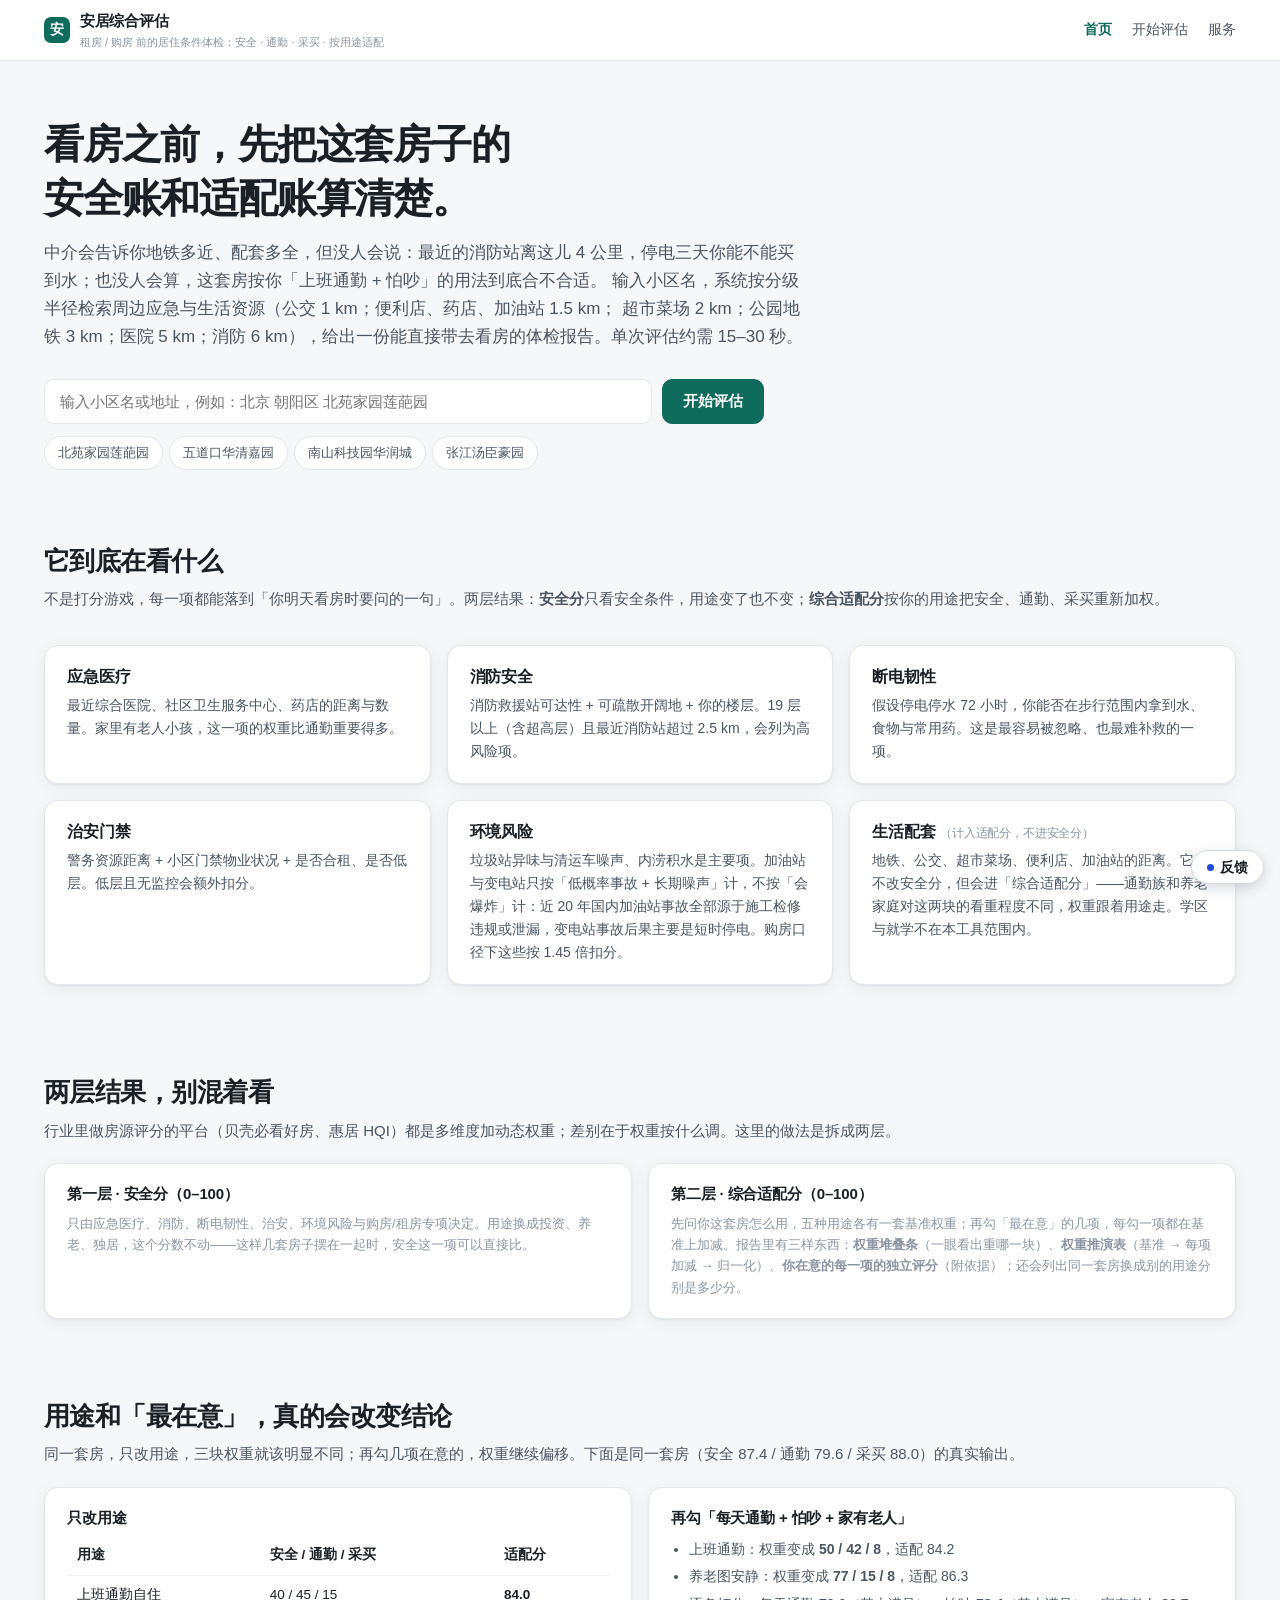
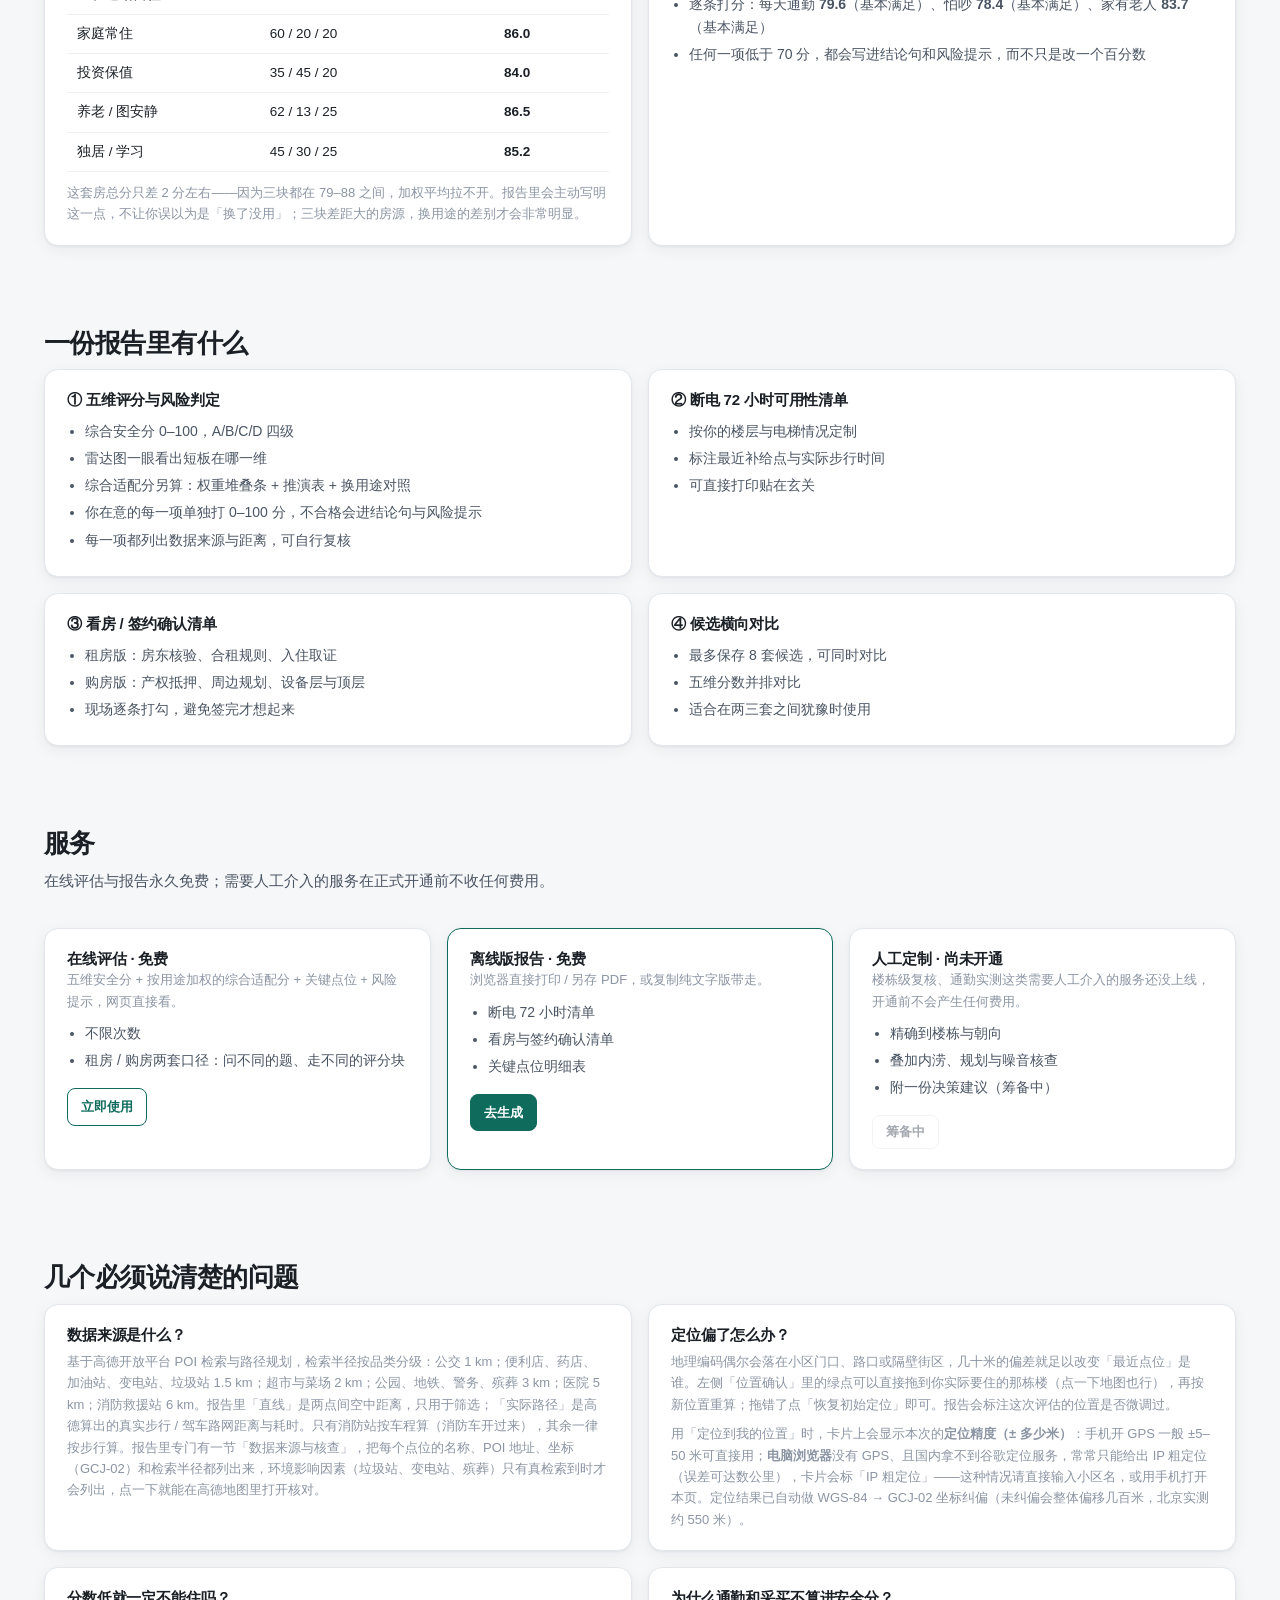
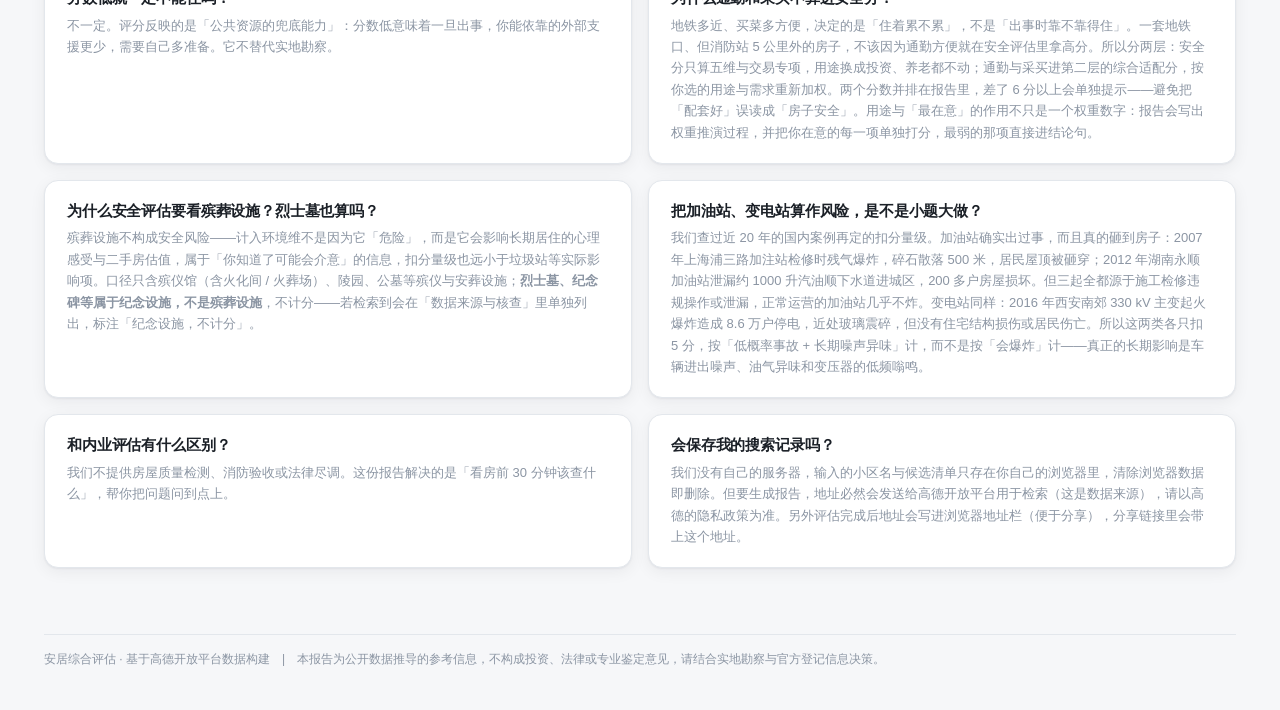
==== commit e24ce27c: "改名安居综合评估；用途与在意项：权重放大+推演表+逐条打分+换用途对照" ====
--- a/index.html
+++ b/index.html
@@ -3,9 +3,9 @@
 <head>
 <meta charset="utf-8">
 <meta name="viewport" content="width=device-width, initial-scale=1">
-<title>安居安全评估 · 租房买房前，先做一次安全体检</title>
-<meta name="description" content="输入小区名，约 20 秒生成应急医疗、消防安全、断电韧性、治安门禁、环境风险五维安全评估报告，附生活配套参考、断电 72 小时清单与看房确认清单。">
-<link rel="stylesheet" href="css/style.css?v=7">
+<title>安居综合评估 · 租房买房前，先做一次居住条件体检</title>
+<meta name="description" content="输入小区名，约 20 秒生成一份居住条件评估：安全分（应急医疗/消防/断电/治安/环境）+ 按用途加权的综合适配分（安全/通勤/采买），你在意的每一项单独打分，附断电 72 小时清单与看房确认清单。">
+<link rel="stylesheet" href="css/style.css?v=8">
 </head>
 <body>
 
@@ -13,7 +13,7 @@
   <div class="topbar-in">
     <div class="brand">
       <span class="mark">安</span>
-      <div>安居安全评估<small>租房 / 购房 前的安全体检 + 按用途的适配评估</small></div>
+      <div>安居综合评估<small>租房 / 购房 前的居住条件体检：安全 · 通勤 · 采买 · 按用途适配</small></div>
     </div>
     <nav class="nav">
       <a href="index.html" class="on">首页</a>
@@ -27,9 +27,9 @@
 
   <!-- ============ Hero ============ -->
   <section class="hero">
-    <h1>看房之前，先把这套房子的<br>安全账算清楚。</h1>
+    <h1>看房之前，先把这套房子的<br>安全账和适配账算清楚。</h1>
     <p class="lead">
-      中介会告诉你地铁多近、配套多全，但没人会说：最近的消防站离这儿 4 公里，停电三天你能不能买到水。
+      中介会告诉你地铁多近、配套多全，但没人会说：最近的消防站离这儿 4 公里，停电三天你能不能买到水；也没人会算，这套房按你「上班通勤 + 怕吵」的用法到底合不合适。
       输入小区名，系统按分级半径检索周边应急与生活资源（公交 1 km；便利店、药店、加油站 1.5 km；
       超市菜场 2 km；公园地铁 3 km；医院 5 km；消防 6 km），给出一份能直接带去看房的体检报告。单次评估约需 15–30 秒。
     </p>
@@ -91,7 +91,38 @@
       </div>
       <div class="card pad">
         <h4 style="margin-bottom:8px">第二层 · 综合适配分（0–100）</h4>
-        <p class="small muted">先问你这套房怎么用：上班通勤、家庭常住、投资保值、养老图安静、独居学习。五种用途各有一套权重，再从「每天通勤 / 常做饭 / 有车 / 怕吵 / 家有老人 / 看重转手」里微调。报告会写出每块的实际权重，以及适配分与安全分差了多少。</p>
+        <p class="small muted">先问你这套房怎么用，五种用途各有一套基准权重；再勾「最在意」的几项，每勾一项都在基准上加减。报告里有三样东西：<b>权重堆叠条</b>（一眼看出重哪一块）、<b>权重推演表</b>（基准 → 每项加减 → 归一化）、<b>你在意的每一项的独立评分</b>（附依据）；还会列出同一套房换成别的用途分别是多少分。</p>
+      </div>
+    </div>
+  </section>
+
+  <!-- ============ 用途与在意项 ============ -->
+  <section class="section">
+    <h2>用途和「最在意」，真的会改变结论</h2>
+    <p class="sub">同一套房，只改用途，三块权重就该明显不同；再勾几项在意的，权重继续偏移。下面是同一套房（安全 87.4 / 通勤 79.6 / 采买 88.0）的真实输出。</p>
+    <div class="grid2">
+      <div class="card pad">
+        <h4 style="margin-bottom:8px">只改用途</h4>
+        <table class="cmp-tb">
+          <thead><tr><th>用途</th><th>安全 / 通勤 / 采买</th><th>适配分</th></tr></thead>
+          <tbody>
+            <tr><td>上班通勤自住</td><td>40 / 45 / 15</td><td class="v">84.0</td></tr>
+            <tr><td>家庭常住</td><td>60 / 20 / 20</td><td class="v">86.0</td></tr>
+            <tr><td>投资保值</td><td>35 / 45 / 20</td><td class="v">84.0</td></tr>
+            <tr><td>养老 / 图安静</td><td>62 / 13 / 25</td><td class="v">86.5</td></tr>
+            <tr><td>独居 / 学习</td><td>45 / 30 / 25</td><td class="v">85.2</td></tr>
+          </tbody>
+        </table>
+        <p class="small muted" style="margin-top:10px">这套房总分只差 2 分左右——因为三块都在 79–88 之间，加权平均拉不开。报告里会主动写明这一点，不让你误以为是「换了没用」；三块差距大的房源，换用途的差别才会非常明显。</p>
+      </div>
+      <div class="card pad">
+        <h4 style="margin-bottom:8px">再勾「每天通勤 + 怕吵 + 家有老人」</h4>
+        <ul class="bullets">
+          <li>上班通勤：权重变成 <b>50 / 42 / 8</b>，适配 84.2</li>
+          <li>养老图安静：权重变成 <b>77 / 15 / 8</b>，适配 86.3</li>
+          <li>逐条打分：每天通勤 <b>79.6</b>（基本满足）、怕吵 <b>78.4</b>（基本满足）、家有老人 <b>83.7</b>（基本满足）</li>
+          <li>任何一项低于 70 分，都会写进结论句和风险提示，而不只是改一个百分数</li>
+        </ul>
       </div>
     </div>
   </section>
@@ -105,7 +136,8 @@
         <ul class="bullets">
           <li>综合安全分 0–100，A/B/C/D 四级</li>
           <li>雷达图一眼看出短板在哪一维</li>
-          <li>综合适配分另算，权重按用途与需求给出明细</li>
+          <li>综合适配分另算：权重堆叠条 + 推演表 + 换用途对照</li>
+          <li>你在意的每一项单独打 0–100 分，不合格会进结论句与风险提示</li>
           <li>每一项都列出数据来源与距离，可自行复核</li>
         </ul>
       </div>
@@ -192,7 +224,7 @@
       </div>
       <div class="card pad">
         <h4 style="margin-bottom:6px">为什么通勤和采买不算进安全分？</h4>
-        <p class="small muted">地铁多近、买菜多方便，决定的是「住着累不累」，不是「出事时靠不靠得住」。一套地铁口、但消防站 5 公里外的房子，不该因为通勤方便就在安全评估里拿高分。所以分两层：安全分只算五维与交易专项，用途换成投资、养老都不动；通勤与采买进第二层的综合适配分，按你选的用途与需求重新加权。两个分数并排在报告里，差了 6 分以上会单独提示——避免把「配套好」误读成「房子安全」。</p>
+        <p class="small muted">地铁多近、买菜多方便，决定的是「住着累不累」，不是「出事时靠不靠得住」。一套地铁口、但消防站 5 公里外的房子，不该因为通勤方便就在安全评估里拿高分。所以分两层：安全分只算五维与交易专项，用途换成投资、养老都不动；通勤与采买进第二层的综合适配分，按你选的用途与需求重新加权。两个分数并排在报告里，差了 6 分以上会单独提示——避免把「配套好」误读成「房子安全」。用途与「最在意」的作用不只是一个权重数字：报告会写出权重推演过程，并把你在意的每一项单独打分，最弱的那项直接进结论句。</p>
       </div>
       <div class="card pad">
         <h4 style="margin-bottom:6px">为什么安全评估要看殡葬设施？烈士墓也算吗？</h4>
@@ -214,7 +246,7 @@
   </section>
 
   <div class="foot-note">
-    安居安全评估 · 基于高德开放平台数据构建　|　本报告为公开数据推导的参考信息，不构成投资、法律或专业鉴定意见，请结合实地勘察与官方登记信息决策。
+    安居综合评估 · 基于高德开放平台数据构建　|　本报告为公开数据推导的参考信息，不构成投资、法律或专业鉴定意见，请结合实地勘察与官方登记信息决策。
   </div>
   <div style="height:40px"></div>
 
--- a/css/style.css
+++ b/css/style.css
@@ -1,4 +1,4 @@
-/* 安居安全评估 · 样式表 */
+/* 安居综合评估 · 样式表 */
 :root{
   --bg:#f6f7f9;
   --panel:#ffffff;
@@ -258,6 +258,50 @@
 .cmp-tb th,.cmp-tb td{padding:8px 10px;border-bottom:1px solid #eef1f4;text-align:left}
 .cmp-tb td.v{font-weight:650;font-variant-numeric:tabular-nums}
 
+/* ---------- 通用进度条 ----------
+ * 原来只有 .dim .bar 有样式，报告里「综合适配」那几行用的是裸 .bar，
+ * 结果条根本没有高度、看不见——权重与分差全靠文字硬撑，这也是「权重体现不出来」的一部分原因。 */
+.bar{height:6px;background:#eceff2;border-radius:99px;overflow:hidden}
+.bar i{display:block;height:100%;border-radius:99px;transition:width .25s}
+
+/* ---------- 综合适配：权重结构 + 权重推演 + 在意项 ---------- */
+.wbar{display:flex;height:26px;border-radius:8px;overflow:hidden;background:#eceff2;margin:2px 0 8px}
+.wbar i{display:flex;align-items:center;justify-content:center;height:100%;font-style:normal;
+  color:#fff;font-size:12px;font-weight:700;font-variant-numeric:tabular-nums}
+.wlegend{display:flex;gap:14px;flex-wrap:wrap;font-size:12.5px;color:var(--ink-2);margin-bottom:10px}
+.wlegend span{display:inline-flex;align-items:center;gap:6px}
+.wlegend i{width:9px;height:9px;border-radius:2px;display:inline-block}
+
+table.wtb{width:100%;border-collapse:collapse;font-size:13px;margin-top:14px}
+table.wtb th,table.wtb td{padding:6px 8px;border-bottom:1px solid #eef1f4;text-align:left}
+table.wtb th{color:var(--ink-3);font-weight:600;font-size:11.5px;letter-spacing:.03em}
+table.wtb td.d{text-align:right;font-variant-numeric:tabular-nums;white-space:nowrap}
+table.wtb td.mut{color:var(--ink-3)}
+table.wtb tr.final td{border-top:1.5px solid var(--line);background:#fafbfc;font-weight:600}
+
+.cs-h{font-size:13px;font-weight:700;color:var(--ink-2);margin:18px 0 10px;
+  padding-top:14px;border-top:1px solid var(--line)}
+.cx-wrap{display:grid;grid-template-columns:1fr 1fr;gap:12px}
+@media(max-width:760px){.cx-wrap{grid-template-columns:1fr}}
+.cx{border:1px solid var(--line);border-left:3px solid var(--brand);border-radius:10px;padding:12px 14px;background:#fff}
+.cx .cx-h{display:flex;align-items:center;gap:8px;margin:0 0 7px}
+.cx .cx-n{font-weight:700;font-size:14px;flex:1}
+.cx .cx-lv{font-size:11px;border:1px solid;border-radius:99px;padding:1px 7px;white-space:nowrap}
+.cx .cx-sc{font-weight:800;font-size:17px;font-variant-numeric:tabular-nums}
+.cx .bar{height:5px;margin:0 0 8px}
+.cx .cx-note{margin:0 0 6px;font-size:12.5px;color:var(--ink-2);line-height:1.6}
+.cx .ev{margin:0;padding-left:16px;font-size:12px;color:var(--ink-3);line-height:1.55}
+
+.alts{margin-top:14px;padding-top:12px;border-top:1px dashed var(--line);
+  display:flex;gap:8px;flex-wrap:wrap;align-items:center;font-size:12.5px}
+.alts-t{color:var(--ink-2);font-weight:600}
+.alt{border:1px solid var(--line);border-radius:99px;padding:2px 10px;color:var(--ink-2);background:#fff}
+.alt[data-altp]{cursor:pointer}
+.alt[data-altp]:hover{border-color:var(--brand);color:var(--brand)}
+.alt.on{background:var(--brand);border-color:var(--brand);color:#fff}
+.alt b{font-variant-numeric:tabular-nums}
+.alts-hint{color:var(--ink-3);font-size:11.5px}
+
 .toast{
   position:fixed;left:50%;bottom:34px;transform:translateX(-50%) translateY(12px);
   background:#1b2027;color:#fff;padding:10px 18px;border-radius:9px;font-size:14px;
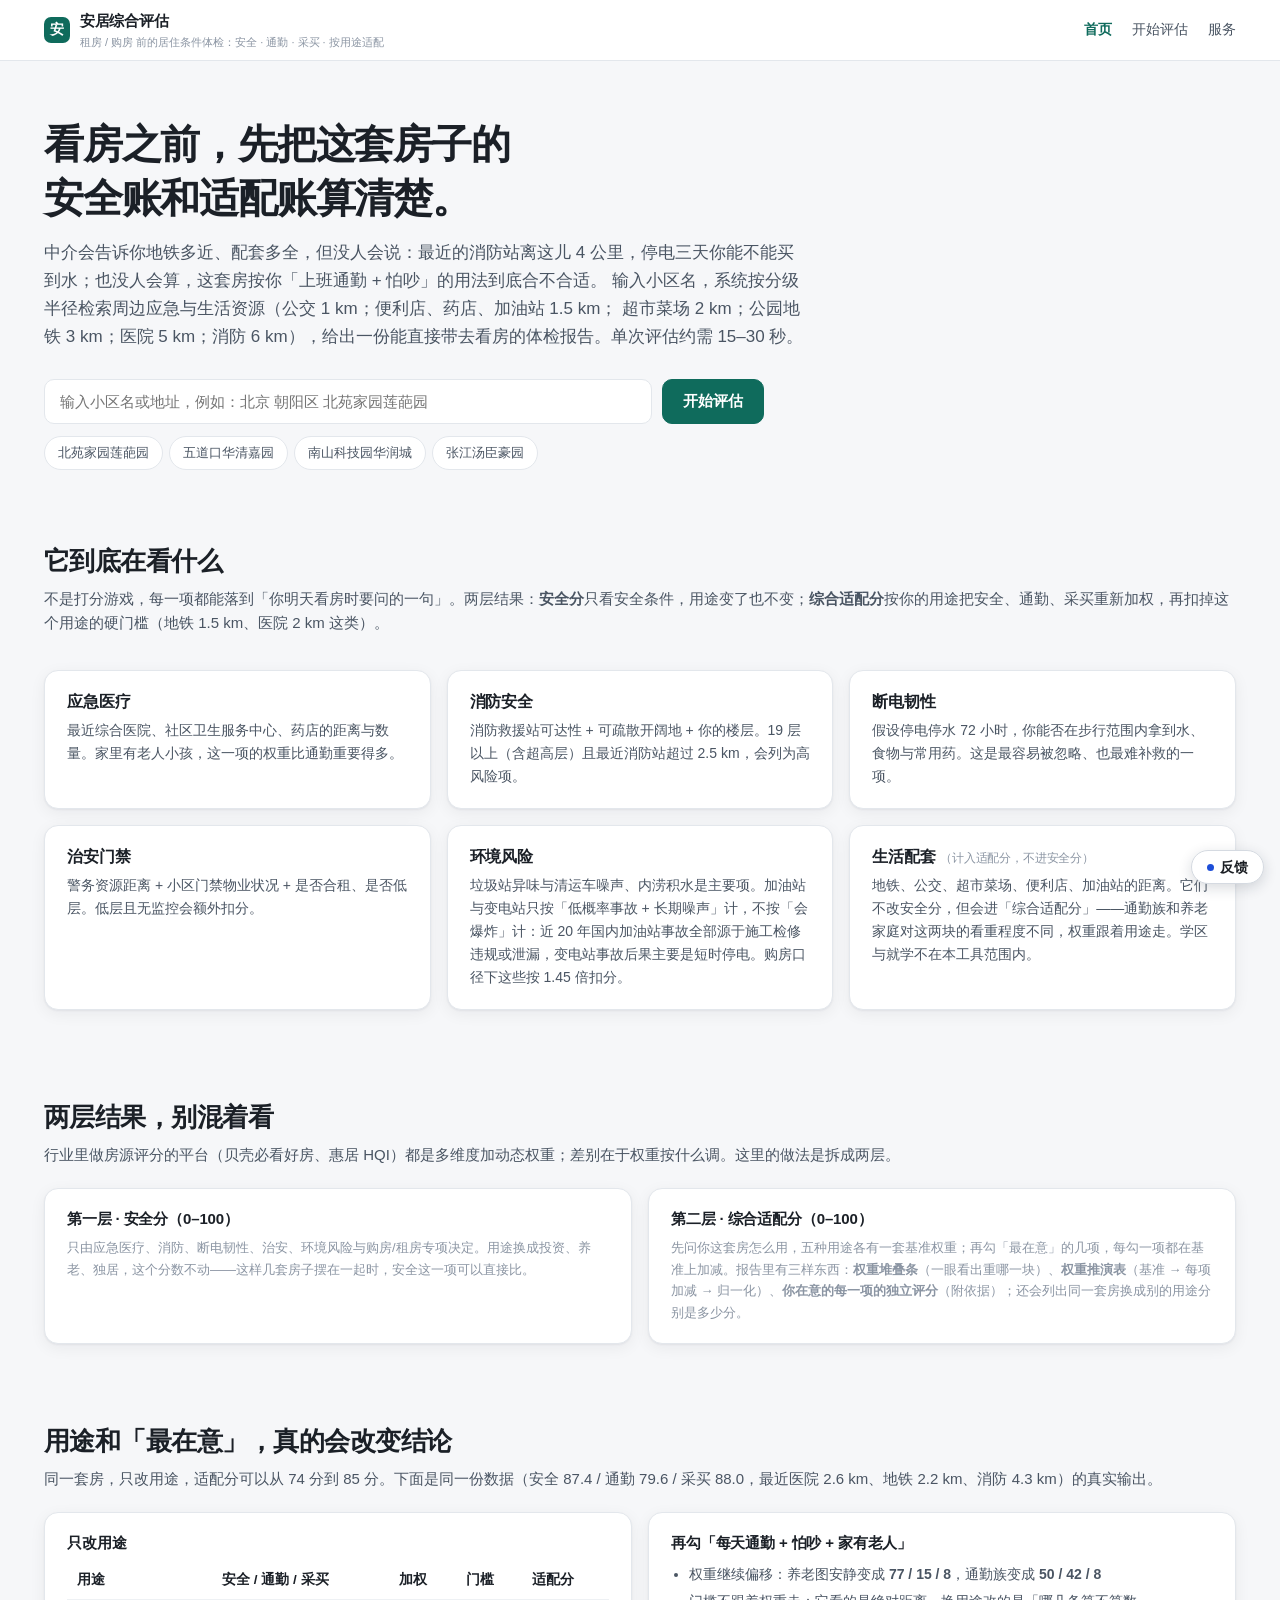
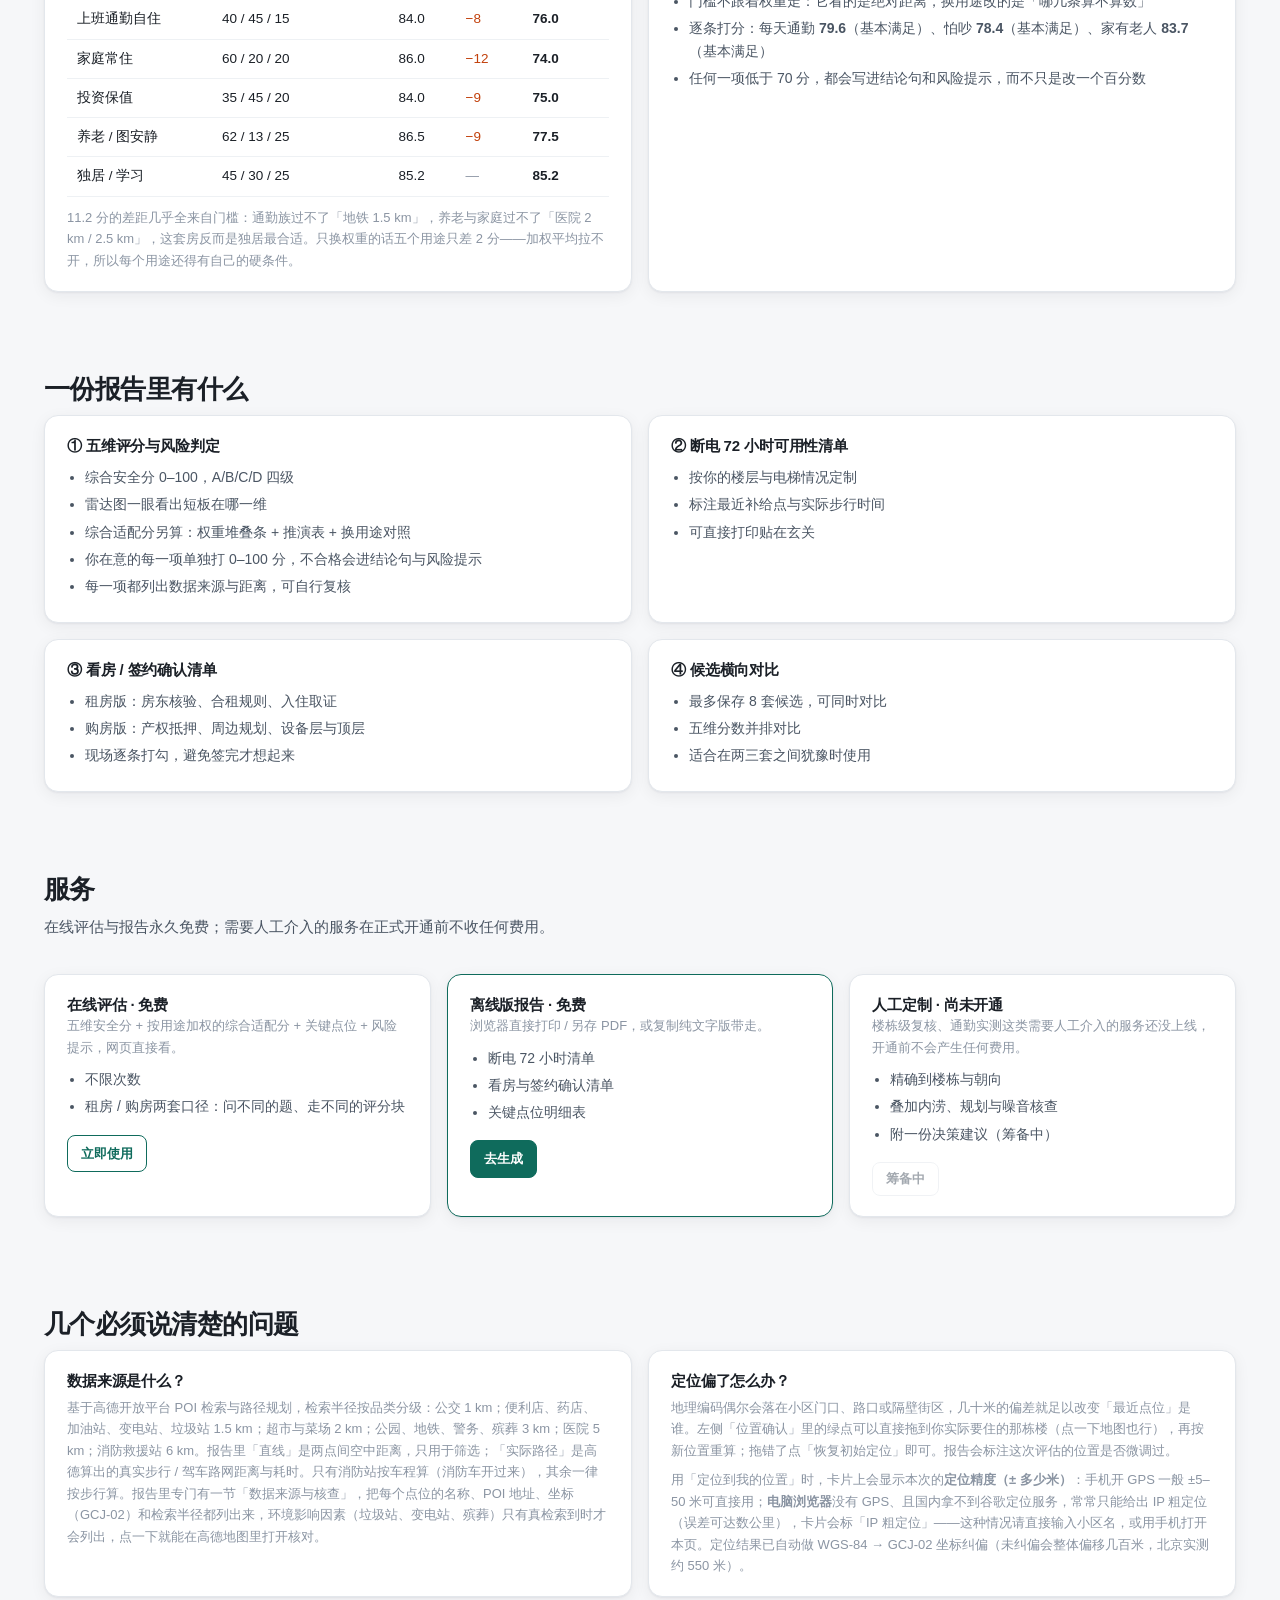
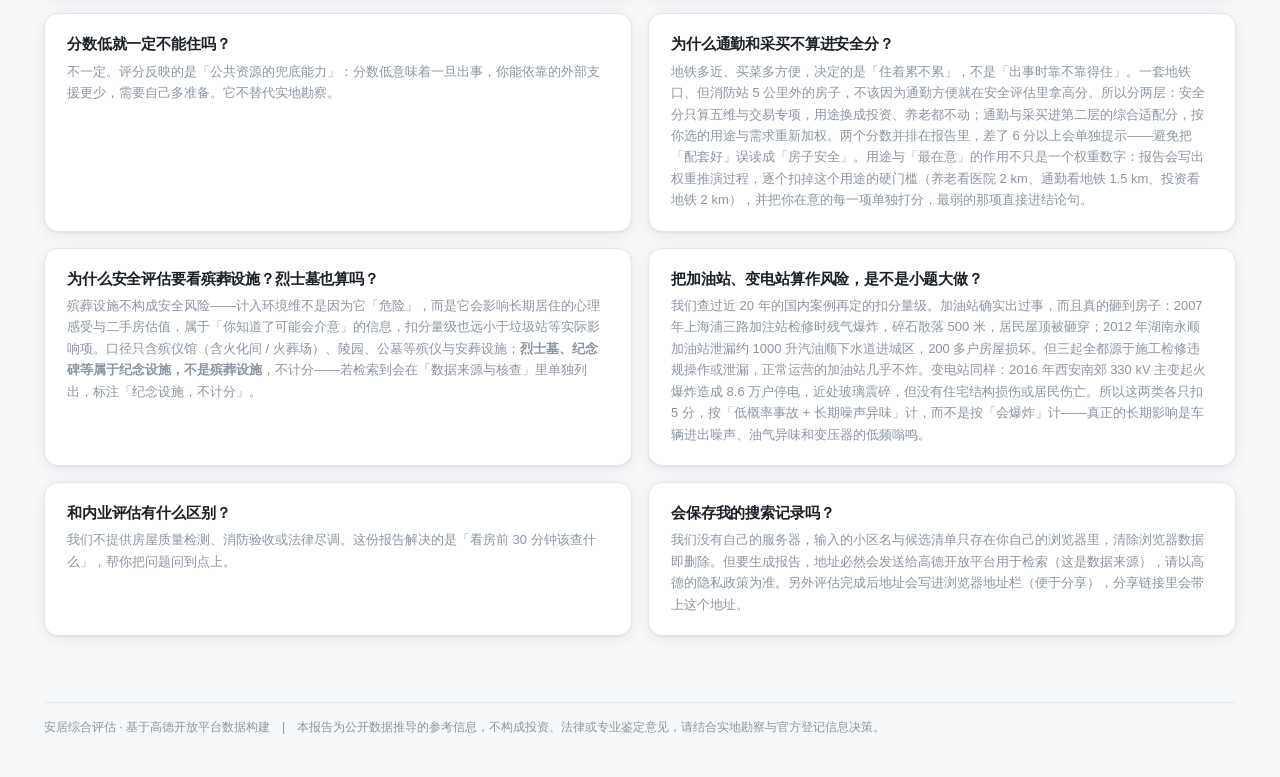
==== commit 9f9f6336: "deploy index.html" ====
--- a/index.html
+++ b/index.html
@@ -1,530 +1,530 @@
-<!DOCTYPE html>
-<html lang="zh-CN">
-<head>
-<meta charset="utf-8">
-<meta name="viewport" content="width=device-width, initial-scale=1">
-<title>安居综合评估 · 租房买房前，先做一次居住条件体检</title>
-<meta name="description" content="输入小区名，约 20 秒生成一份居住条件评估：安全分（应急医疗/消防/断电/治安/环境）+ 按用途加权的综合适配分（安全/通勤/采买），你在意的每一项单独打分，附断电 72 小时清单与看房确认清单。">
-<link rel="stylesheet" href="css/style.css?v=8">
-</head>
-<body>
-
-<header class="topbar">
-  <div class="topbar-in">
-    <div class="brand">
-      <span class="mark">安</span>
-      <div>安居综合评估<small>租房 / 购房 前的居住条件体检：安全 · 通勤 · 采买 · 按用途适配</small></div>
-    </div>
-    <nav class="nav">
-      <a href="index.html" class="on">首页</a>
-      <a href="assess.html">开始评估</a>
-      <a href="index.html#price">服务</a>
-    </nav>
-  </div>
-</header>
-
-<div class="wrap">
-
-  <!-- ============ Hero ============ -->
-  <section class="hero">
-    <h1>看房之前，先把这套房子的<br>安全账和适配账算清楚。</h1>
-    <p class="lead">
-      中介会告诉你地铁多近、配套多全，但没人会说：最近的消防站离这儿 4 公里，停电三天你能不能买到水；也没人会算，这套房按你「上班通勤 + 怕吵」的用法到底合不合适。
-      输入小区名，系统按分级半径检索周边应急与生活资源（公交 1 km；便利店、药店、加油站 1.5 km；
-      超市菜场 2 km；公园地铁 3 km；医院 5 km；消防 6 km），给出一份能直接带去看房的体检报告。单次评估约需 15–30 秒。
-    </p>
-
-    <div class="hero-search">
-      <div class="row">
-        <input type="text" id="heroInput" placeholder="输入小区名或地址，例如：北京 朝阳区 北苑家园莲葩园">
-        <button class="btn" id="heroGo" style="white-space:nowrap">开始评估</button>
-      </div>
-      <div class="chips">
-        <span class="chip" data-a="北京市朝阳区北苑家园莲葩园">北苑家园莲葩园</span>
-        <span class="chip" data-a="北京市海淀区五道口华清嘉园">五道口华清嘉园</span>
-        <span class="chip" data-a="深圳市南山区科技园华润城">南山科技园华润城</span>
-        <span class="chip" data-a="上海市浦东新区张江汤臣豪园">张江汤臣豪园</span>
-      </div>
-    </div>
-  </section>
-
-  <!-- ============ 五维 ============ -->
-  <section class="section">
-    <h2>它到底在看什么</h2>
-    <p class="sub">不是打分游戏，每一项都能落到「你明天看房时要问的一句」。两层结果：<b>安全分</b>只看安全条件，用途变了也不变；<b>综合适配分</b>按你的用途把安全、通勤、采买重新加权。</p>
-    <div class="grid3">
-      <div class="card pad feat">
-        <h4>应急医疗</h4>
-        <p>最近综合医院、社区卫生服务中心、药店的距离与数量。家里有老人小孩，这一项的权重比通勤重要得多。</p>
-      </div>
-      <div class="card pad feat">
-        <h4>消防安全</h4>
-        <p>消防救援站可达性 + 可疏散开阔地 + 你的楼层。19 层以上（含超高层）且最近消防站超过 2.5 km，会列为高风险项。</p>
-      </div>
-      <div class="card pad feat">
-        <h4>断电韧性</h4>
-        <p>假设停电停水 72 小时，你能否在步行范围内拿到水、食物与常用药。这是最容易被忽略、也最难补救的一项。</p>
-      </div>
-      <div class="card pad feat">
-        <h4>治安门禁</h4>
-        <p>警务资源距离 + 小区门禁物业状况 + 是否合租、是否低层。低层且无监控会额外扣分。</p>
-      </div>
-      <div class="card pad feat">
-        <h4>环境风险</h4>
-        <p>垃圾站异味与清运车噪声、内涝积水是主要项。加油站与变电站只按「低概率事故 + 长期噪声」计，不按「会爆炸」计：近 20 年国内加油站事故全部源于施工检修违规或泄漏，变电站事故后果主要是短时停电。购房口径下这些按 1.45 倍扣分。</p>
-      </div>
-      <div class="card pad feat">
-        <h4>生活配套 <span class="muted" style="font-size:12px;font-weight:500">（计入适配分，不进安全分）</span></h4>
-        <p>地铁、公交、超市菜场、便利店、加油站的距离。它们不改安全分，但会进「综合适配分」——通勤族和养老家庭对这两块的看重程度不同，权重跟着用途走。学区与就学不在本工具范围内。</p>
-      </div>
-    </div>
-  </section>
-
-  <!-- ============ 两层结果 ============ -->
-  <section class="section">
-    <h2>两层结果，别混着看</h2>
-    <p class="sub">行业里做房源评分的平台（贝壳必看好房、惠居 HQI）都是多维度加动态权重；差别在于权重按什么调。这里的做法是拆成两层。</p>
-    <div class="grid2">
-      <div class="card pad">
-        <h4 style="margin-bottom:8px">第一层 · 安全分（0–100）</h4>
-        <p class="small muted">只由应急医疗、消防、断电韧性、治安、环境风险与购房/租房专项决定。用途换成投资、养老、独居，这个分数不动——这样几套房子摆在一起时，安全这一项可以直接比。</p>
-      </div>
-      <div class="card pad">
-        <h4 style="margin-bottom:8px">第二层 · 综合适配分（0–100）</h4>
-        <p class="small muted">先问你这套房怎么用，五种用途各有一套基准权重；再勾「最在意」的几项，每勾一项都在基准上加减。报告里有三样东西：<b>权重堆叠条</b>（一眼看出重哪一块）、<b>权重推演表</b>（基准 → 每项加减 → 归一化）、<b>你在意的每一项的独立评分</b>（附依据）；还会列出同一套房换成别的用途分别是多少分。</p>
-      </div>
-    </div>
-  </section>
-
-  <!-- ============ 用途与在意项 ============ -->
-  <section class="section">
-    <h2>用途和「最在意」，真的会改变结论</h2>
-    <p class="sub">同一套房，只改用途，三块权重就该明显不同；再勾几项在意的，权重继续偏移。下面是同一套房（安全 87.4 / 通勤 79.6 / 采买 88.0）的真实输出。</p>
-    <div class="grid2">
-      <div class="card pad">
-        <h4 style="margin-bottom:8px">只改用途</h4>
-        <table class="cmp-tb">
-          <thead><tr><th>用途</th><th>安全 / 通勤 / 采买</th><th>适配分</th></tr></thead>
-          <tbody>
-            <tr><td>上班通勤自住</td><td>40 / 45 / 15</td><td class="v">84.0</td></tr>
-            <tr><td>家庭常住</td><td>60 / 20 / 20</td><td class="v">86.0</td></tr>
-            <tr><td>投资保值</td><td>35 / 45 / 20</td><td class="v">84.0</td></tr>
-            <tr><td>养老 / 图安静</td><td>62 / 13 / 25</td><td class="v">86.5</td></tr>
-            <tr><td>独居 / 学习</td><td>45 / 30 / 25</td><td class="v">85.2</td></tr>
-          </tbody>
-        </table>
-        <p class="small muted" style="margin-top:10px">这套房总分只差 2 分左右——因为三块都在 79–88 之间，加权平均拉不开。报告里会主动写明这一点，不让你误以为是「换了没用」；三块差距大的房源，换用途的差别才会非常明显。</p>
-      </div>
-      <div class="card pad">
-        <h4 style="margin-bottom:8px">再勾「每天通勤 + 怕吵 + 家有老人」</h4>
-        <ul class="bullets">
-          <li>上班通勤：权重变成 <b>50 / 42 / 8</b>，适配 84.2</li>
-          <li>养老图安静：权重变成 <b>77 / 15 / 8</b>，适配 86.3</li>
-          <li>逐条打分：每天通勤 <b>79.6</b>（基本满足）、怕吵 <b>78.4</b>（基本满足）、家有老人 <b>83.7</b>（基本满足）</li>
-          <li>任何一项低于 70 分，都会写进结论句和风险提示，而不只是改一个百分数</li>
-        </ul>
-      </div>
-    </div>
-  </section>
-
-  <!-- ============ 报告包含 ============ -->
-  <section class="section">
-    <h2>一份报告里有什么</h2>
-    <div class="grid2">
-      <div class="card pad">
-        <h4 style="margin-bottom:8px">① 五维评分与风险判定</h4>
-        <ul class="bullets">
-          <li>综合安全分 0–100，A/B/C/D 四级</li>
-          <li>雷达图一眼看出短板在哪一维</li>
-          <li>综合适配分另算：权重堆叠条 + 推演表 + 换用途对照</li>
-          <li>你在意的每一项单独打 0–100 分，不合格会进结论句与风险提示</li>
-          <li>每一项都列出数据来源与距离，可自行复核</li>
-        </ul>
-      </div>
-      <div class="card pad">
-        <h4 style="margin-bottom:8px">② 断电 72 小时可用性清单</h4>
-        <ul class="bullets">
-          <li>按你的楼层与电梯情况定制</li>
-          <li>标注最近补给点与实际步行时间</li>
-          <li>可直接打印贴在玄关</li>
-        </ul>
-      </div>
-      <div class="card pad">
-        <h4 style="margin-bottom:8px">③ 看房 / 签约确认清单</h4>
-        <ul class="bullets">
-          <li>租房版：房东核验、合租规则、入住取证</li>
-          <li>购房版：产权抵押、周边规划、设备层与顶层</li>
-          <li>现场逐条打勾，避免签完才想起来</li>
-        </ul>
-      </div>
-      <div class="card pad">
-        <h4 style="margin-bottom:8px">④ 候选横向对比</h4>
-        <ul class="bullets">
-          <li>最多保存 8 套候选，可同时对比</li>
-          <li>五维分数并排对比</li>
-          <li>适合在两三套之间犹豫时使用</li>
-        </ul>
-      </div>
-    </div>
-  </section>
-
-  <!-- ============ 定价 ============ -->
-  <section class="section" id="price">
-    <h2>服务</h2>
-    <p class="sub">在线评估与报告永久免费；需要人工介入的服务在正式开通前不收任何费用。</p>
-    <div class="grid3">
-      <div class="card pad">
-        <h4>在线评估 · 免费</h4>
-        <p class="muted small">五维安全分 + 按用途加权的综合适配分 + 关键点位 + 风险提示，网页直接看。</p>
-        <ul class="bullets">
-          <li>不限次数</li>
-          <li>租房 / 购房两套口径：问不同的题、走不同的评分块</li>
-        </ul>
-        <a class="btn ghost sm" style="margin-top:12px" href="assess.html">立即使用</a>
-      </div>
-      <div class="card pad" style="border-color:#0f6b5c">
-        <h4>离线版报告 · 免费</h4>
-        <p class="muted small">浏览器直接打印 / 另存 PDF，或复制纯文字版带走。</p>
-        <ul class="bullets">
-          <li>断电 72 小时清单</li>
-          <li>看房与签约确认清单</li>
-          <li>关键点位明细表</li>
-        </ul>
-        <a class="btn sm" style="margin-top:12px" href="assess.html">去生成</a>
-      </div>
-      <div class="card pad">
-        <h4>人工定制 · 尚未开通</h4>
-        <p class="muted small">楼栋级复核、通勤实测这类需要人工介入的服务还没上线，开通前不会产生任何费用。</p>
-        <ul class="bullets">
-          <li>精确到楼栋与朝向</li>
-          <li>叠加内涝、规划与噪音核查</li>
-          <li>附一份决策建议（筹备中）</li>
-        </ul>
-        <button class="btn gray sm" style="margin-top:12px" disabled>筹备中</button>
-      </div>
-    </div>
-  </section>
-
-  <!-- ============ 说明 ============ -->
-  <section class="section">
-    <h2>几个必须说清楚的问题</h2>
-    <div class="grid2">
-      <div class="card pad">
-        <h4 style="margin-bottom:6px">数据来源是什么？</h4>
-        <p class="small muted">基于高德开放平台 POI 检索与路径规划，检索半径按品类分级：公交 1 km；便利店、药店、加油站、变电站、垃圾站 1.5 km；超市与菜场 2 km；公园、地铁、警务、殡葬 3 km；医院 5 km；消防救援站 6 km。报告里「直线」是两点间空中距离，只用于筛选；「实际路径」是高德算出的真实步行 / 驾车路网距离与耗时。只有消防站按车程算（消防车开过来），其余一律按步行算。报告里专门有一节「数据来源与核查」，把每个点位的名称、POI 地址、坐标（GCJ-02）和检索半径都列出来，环境影响因素（垃圾站、变电站、殡葬）只有真检索到时才会列出，点一下就能在高德地图里打开核对。</p>
-      </div>
-      <div class="card pad">
-        <h4 style="margin-bottom:6px">定位偏了怎么办？</h4>
-        <p class="small muted">地理编码偶尔会落在小区门口、路口或隔壁街区，几十米的偏差就足以改变「最近点位」是谁。左侧「位置确认」里的绿点可以直接拖到你实际要住的那栋楼（点一下地图也行），再按新位置重算；拖错了点「恢复初始定位」即可。报告会标注这次评估的位置是否微调过。</p>
-        <p class="small muted" style="margin-top:8px">用「定位到我的位置」时，卡片上会显示本次的<b>定位精度（± 多少米）</b>：手机开 GPS 一般 ±5–50 米可直接用；<b>电脑浏览器</b>没有 GPS、且国内拿不到谷歌定位服务，常常只能给出 IP 粗定位（误差可达数公里），卡片会标「IP 粗定位」——这种情况请直接输入小区名，或用手机打开本页。定位结果已自动做 WGS-84 → GCJ-02 坐标纠偏（未纠偏会整体偏移几百米，北京实测约 550 米）。</p>
-      </div>
-      <div class="card pad">
-        <h4 style="margin-bottom:6px">分数低就一定不能住吗？</h4>
-        <p class="small muted">不一定。评分反映的是「公共资源的兜底能力」：分数低意味着一旦出事，你能依靠的外部支援更少，需要自己多准备。它不替代实地勘察。</p>
-      </div>
-      <div class="card pad">
-        <h4 style="margin-bottom:6px">为什么通勤和采买不算进安全分？</h4>
-        <p class="small muted">地铁多近、买菜多方便，决定的是「住着累不累」，不是「出事时靠不靠得住」。一套地铁口、但消防站 5 公里外的房子，不该因为通勤方便就在安全评估里拿高分。所以分两层：安全分只算五维与交易专项，用途换成投资、养老都不动；通勤与采买进第二层的综合适配分，按你选的用途与需求重新加权。两个分数并排在报告里，差了 6 分以上会单独提示——避免把「配套好」误读成「房子安全」。用途与「最在意」的作用不只是一个权重数字：报告会写出权重推演过程，并把你在意的每一项单独打分，最弱的那项直接进结论句。</p>
-      </div>
-      <div class="card pad">
-        <h4 style="margin-bottom:6px">为什么安全评估要看殡葬设施？烈士墓也算吗？</h4>
-        <p class="small muted">殡葬设施不构成安全风险——计入环境维不是因为它「危险」，而是它会影响长期居住的心理感受与二手房估值，属于「你知道了可能会介意」的信息，扣分量级也远小于垃圾站等实际影响项。口径只含殡仪馆（含火化间 / 火葬场）、陵园、公墓等殡仪与安葬设施；<b>烈士墓、纪念碑等属于纪念设施，不是殡葬设施</b>，不计分——若检索到会在「数据来源与核查」里单独列出，标注「纪念设施，不计分」。</p>
-      </div>
-      <div class="card pad">
-        <h4 style="margin-bottom:6px">把加油站、变电站算作风险，是不是小题大做？</h4>
-        <p class="small muted">我们查过近 20 年的国内案例再定的扣分量级。加油站确实出过事，而且真的砸到房子：2007 年上海浦三路加注站检修时残气爆炸，碎石散落 500 米，居民屋顶被砸穿；2012 年湖南永顺加油站泄漏约 1000 升汽油顺下水道进城区，200 多户房屋损坏。但三起全都源于施工检修违规操作或泄漏，正常运营的加油站几乎不炸。变电站同样：2016 年西安南郊 330 kV 主变起火爆炸造成 8.6 万户停电，近处玻璃震碎，但没有住宅结构损伤或居民伤亡。所以这两类各只扣 5 分，按「低概率事故 + 长期噪声异味」计，而不是按「会爆炸」计——真正的长期影响是车辆进出噪声、油气异味和变压器的低频嗡鸣。</p>
-      </div>
-      <div class="card pad">
-        <h4 style="margin-bottom:6px">和内业评估有什么区别？</h4>
-        <p class="small muted">我们不提供房屋质量检测、消防验收或法律尽调。这份报告解决的是「看房前 30 分钟该查什么」，帮你把问题问到点上。</p>
-      </div>
-      <div class="card pad">
-        <h4 style="margin-bottom:6px">会保存我的搜索记录吗？</h4>
-        <p class="small muted">我们没有自己的服务器，输入的小区名与候选清单只存在你自己的浏览器里，清除浏览器数据即删除。但要生成报告，地址必然会发送给高德开放平台用于检索（这是数据来源），请以高德的隐私政策为准。另外评估完成后地址会写进浏览器地址栏（便于分享），分享链接里会带上这个地址。</p>
-      </div>
-    </div>
-  </section>
-
-  <div class="foot-note">
-    安居综合评估 · 基于高德开放平台数据构建　|　本报告为公开数据推导的参考信息，不构成投资、法律或专业鉴定意见，请结合实地勘察与官方登记信息决策。
-  </div>
-  <div style="height:40px"></div>
-
-</div>
-
-<script>
-(function () {
-  function go(a) {
-    if (!a) return;
-    location.href = 'assess.html?addr=' + encodeURIComponent(a);
-  }
-  document.getElementById('heroGo').onclick = function () {
-    go(document.getElementById('heroInput').value.trim());
-  };
-  document.getElementById('heroInput').addEventListener('keydown', function (e) {
-    if (e.key === 'Enter') go(this.value.trim());
-  });
-  document.querySelectorAll('.chip').forEach(function (c) {
-    c.onclick = function () { go(c.dataset.a); };
-  });
-})();
-</script>
-
-
-
-
-<!-- ===== 意见反馈栏 feedback-widget ===== -->
-<style>
-#fb-btn{position:fixed;right:16px;bottom:16px;z-index:2147483000;display:flex;align-items:center;gap:6px;
- padding:9px 15px;border-radius:999px;border:1px solid #d5dae1;background:#fff;color:#1b1f24;
- font:600 14px/1 -apple-system,BlinkMacSystemFont,"Segoe UI","PingFang SC","Microsoft YaHei",sans-serif;
- cursor:pointer;box-shadow:0 4px 14px rgba(20,30,50,.16)}
-#fb-btn:hover{background:#f3f6fa}
-#fb-btn .dot{width:7px;height:7px;border-radius:50%;background:#1d4ed8}
-#fb-mask{position:fixed;inset:0;background:rgba(12,17,26,.32);z-index:2147483001;display:none}
-#fb-panel{position:fixed;right:16px;bottom:64px;width:min(92vw,384px);max-height:calc(100vh - 100px);
- overflow:auto;z-index:2147483002;display:none;background:#fff;color:#1b1f24;color-scheme:light;
- border:1px solid #e2e6ec;border-radius:14px;box-shadow:0 14px 44px rgba(15,22,38,.24);padding:16px 16px 14px;
- font:14px/1.65 -apple-system,BlinkMacSystemFont,"Segoe UI","PingFang SC","Microsoft YaHei",sans-serif}
-#fb-panel h3{margin:0 0 4px;font-size:15px;font-weight:700}
-#fb-panel .hint{margin:0 0 12px;font-size:12.5px;color:#5b6472}
-#fb-panel label{display:block;font-size:12.5px;font-weight:600;color:#39414d;margin:10px 0 5px}
-#fb-panel select,#fb-panel textarea,#fb-panel input[type=text]{width:100%;box-sizing:border-box;
- border:1px solid #d5dae1;border-radius:8px;padding:8px 10px;font:14px/1.5 inherit;color:#1b1f24;background:#fff}
-#fb-panel textarea{min-height:96px;resize:vertical}
-#fb-panel select:focus,#fb-panel textarea:focus,#fb-panel input:focus{outline:2px solid #1d4ed8;outline-offset:0;border-color:#1d4ed8}
-#fb-row{display:flex;align-items:center;gap:10px;margin-top:14px}
-#fb-send{flex:1;padding:9px 14px;border:none;border-radius:8px;background:#1d4ed8;color:#fff;
- font:600 14px/1 inherit;cursor:pointer}
-#fb-send:disabled{background:#9aa6b6;cursor:not-allowed}
-#fb-cancel{padding:9px 12px;border:1px solid #d5dae1;border-radius:8px;background:#fff;color:#5b6472;
- font:14px/1 inherit;cursor:pointer}
-#fb-status{margin-top:10px;font-size:12.5px;min-height:18px}
-#fb-status.ok{color:#0f7b4f}
-#fb-status.err{color:#b3261e}
-#fb-status.info{color:#5b6472}
-#fb-meta{margin-top:10px;font-size:11.5px;color:#8a93a0;border-top:1px dashed #e2e6ec;padding-top:8px;word-break:break-all}
-#fb-copy{display:none;margin-top:8px;width:100%;padding:8px;border:1px solid #d5dae1;border-radius:8px;
- background:#f7f8fa;color:#39414d;font:13px/1 inherit;cursor:pointer}
-@media (max-width:480px){#fb-panel{right:8px;left:8px;width:auto;bottom:60px}}
-</style>
-<button id="fb-btn" type="button" aria-haspopup="dialog"><span class="dot"></span>反馈</button>
-<div id="fb-mask"></div>
-<div id="fb-panel" role="dialog" aria-modal="true" aria-label="意见反馈">
-  <h3>给我们提个意见</h3>
-  <p class="hint">租房安全评估 ｜ 反馈会先攒起来，每晚 10 点统一整理发给开发者，不公开。</p>
-  <label for="fb-type">反馈类型</label>
-  <select id="fb-type"></select>
-  <label for="fb-text">具体内容 <span style="font-weight:400;color:#8a93a0">（必填，至少 5 个字）</span></label>
-  <textarea id="fb-text" maxlength="2000" placeholder="例如：T13 第 2 题的解析和官方答案对不上；或者：希望能导出成 PDF"></textarea>
-  <label for="fb-contact">联系方式 <span style="font-weight:400;color:#8a93a0">（选填，方便回复你）</span></label>
-  <input id="fb-contact" type="text" maxlength="120" placeholder="邮箱 / 微信，可留空">
-  <div id="fb-row">
-    <button id="fb-send" type="button">发送</button>
-    <button id="fb-cancel" type="button">取消</button>
-  </div>
-  <div id="fb-status"></div>
-  <button id="fb-copy" type="button">复制反馈全文（网络不通时手动发给我）</button>
-  <div id="fb-meta"></div>
-</div>
-<script>
-(function(){
-  var SITE = "rentsafe", LABEL = "租房安全评估", EP = "https://api.github.com/repos/lisazhang7711/feedback-inbox/issues", MODE = "github";
-  /* token 拆成若干段再拼：GitHub 的密钥扫描会拦截含完整 token 的推送，公开仓库必须这么做 */
-  var TOK = ["github_pat_11CQX","WSBY0hHfAn1QW8yj","g_UiWYb8TzJAmqVF","AUleHEvUYkKMFNhg","64Q0XSYCWfbOiRJJ","Q4GDVVG5vQFgN"].join("");
-  var TYPES = "评估结果不准|页面显示错误|想要新功能|其他".split("|");
-  var QKEY = "fb_queue_" + SITE, LKEY = "fb_last_" + SITE, HKEY = "fb_hash_" + SITE;
-  var $ = function(id){ return document.getElementById(id); };
-  var btn = $("fb-btn"), mask = $("fb-mask"), panel = $("fb-panel");
-  var sel = $("fb-type"), txt = $("fb-text"), ct = $("fb-contact");
-  var send = $("fb-send"), cancel = $("fb-cancel"), st = $("fb-status"), copy = $("fb-copy"), meta = $("fb-meta");
-  if(!btn || !panel) return;
-
-  TYPES.forEach(function(t){
-    var o = document.createElement("option"); o.value = t; o.textContent = t; sel.appendChild(o);
-  });
-  if(TYPES.length) sel.value = TYPES[0];
-
-  function ctx(){
-    var extra = "";
-    try { if (typeof window.__FEEDBACK_CTX__ === "function") extra = window.__FEEDBACK_CTX__() || ""; } catch(e){}
-    var d = new Date();
-    var pad = function(n){ return n < 10 ? "0" + n : "" + n; };
-    return [
-      "站点：" + LABEL + " (" + SITE + ")",
-      "页面：" + location.href,
-      "时间：" + d.getFullYear() + "-" + pad(d.getMonth()+1) + "-" + pad(d.getDate()) + " " + pad(d.getHours()) + ":" + pad(d.getMinutes()),
-      "UA：" + navigator.userAgent,
-      "语言：" + (navigator.language || "-") + " | 屏幕：" + window.screen.width + "x" + window.screen.height,
-      "来源：" + (document.referrer || "-")
-    ].concat(extra ? ["上下文：" + extra] : []).join("\n");
-  }
-  meta.textContent = ctx().replace(/\n/g, " ｜ ");
-
-  /* 一条反馈 -> 一个 HTTP 请求（按模式拼装） */
-  function req(type, v, contact, withLabels){
-    var c = ctx();
-    if(MODE === "github"){
-      var fbm = {site: SITE, type: type, contact: contact, ts: new Date().toISOString()};
-      var body = "## 反馈内容\n\n" + v + "\n\n**联系方式**：" + contact +
-                 "\n\n**技术信息**\n\n```\n" + c + "\n```\n\n<!-- fbmeta " + JSON.stringify(fbm) + " -->";
-      var obj = {title: "[" + SITE + "] " + type + " ｜ " + v.slice(0, 30), body: body};
-      if(withLabels) obj.labels = [SITE, "反馈"];
-      return {headers: {"Content-Type": "application/json", "Accept": "application/vnd.github+json",
-                        "Authorization": "Bearer " + TOK, "X-GitHub-Api-Version": "2022-11-28"},
-              body: JSON.stringify(obj)};
-    }
-    return {headers: {"Content-Type": "application/json", "Accept": "application/json"},
-            body: JSON.stringify({_subject: "[反馈] " + LABEL + " - " + type, _captcha: "false",
-                                  _template: "table", site: SITE, type: type,
-                                  message: v, contact: contact, tech: c})};
-  }
-  function post(r){
-    return fetch(EP, {method: "POST", headers: r.headers, body: r.body}).then(function(resp){
-      if(!resp.ok) return resp.text().then(function(t){ throw new Error("HTTP " + resp.status + " " + t.slice(0, 100)); });
-      return resp.json().catch(function(){ return {}; });
-    });
-  }
-  function submit(type, v, contact){
-    return post(req(type, v, contact, true)).catch(function(e){
-      if(MODE === "github") return post(req(type, v, contact, false));  /* 标签不存在时退掉标签重试 */
-      throw e;
-    });
-  }
-
-  function open(){
-    panel.style.display = "block"; mask.style.display = "block"; meta.textContent = ctx().replace(/\n/g, " ｜ ");
-    setTimeout(function(){ txt.focus(); }, 30);
-  }
-  function close(){ panel.style.display = "none"; mask.style.display = "none"; st.textContent = ""; copy.style.display = "none"; }
-  btn.onclick = function(){ panel.style.display === "block" ? close() : open(); };
-  mask.onclick = close;
-  cancel.onclick = close;
-  document.addEventListener("keydown", function(e){ if(e.key === "Escape" && panel.style.display === "block") close(); });
-
-  function set(msg, cls){ st.textContent = msg; st.className = cls || "info"; }
-  function queue(item){
-    try {
-      var q = JSON.parse(localStorage.getItem(QKEY) || "[]"); q.push(item);
-      localStorage.setItem(QKEY, JSON.stringify(q.slice(-20)));
-    } catch(e){}
-  }
-  function flush(){
-    var q = [];
-    try { q = JSON.parse(localStorage.getItem(QKEY) || "[]"); } catch(e){}
-    if(!q.length) return;
-    var left = [];
-    q.forEach(function(item){
-      submit(item.type, item.message, item.contact).then(function(){
-        try { localStorage.setItem(QKEY, JSON.stringify(left)); } catch(e){}
-      }).catch(function(){ left.push(item); try { localStorage.setItem(QKEY, JSON.stringify(left)); } catch(e){} });
-    });
-  }
-  function hash(s){ var h = 0; for(var i=0;i<s.length;i++){ h = (h*31 + s.charCodeAt(i)) | 0; } return String(h); }
-
-  send.onclick = function(){
-    var v = (txt.value || "").trim();
-    if(v.length < 5){ set("请至少写 5 个字，方便我定位问题。", "err"); txt.focus(); return; }
-    var now = Date.now();
-    var last = parseInt(localStorage.getItem(LKEY) || "0", 10);
-    if(now - last < 10000){ set("发送太频繁了，请稍后再试。", "err"); return; }
-    var h = hash(v);
-    if(localStorage.getItem(HKEY) === h){ set("这条反馈你已经发过啦，换一条吧。", "err"); return; }
-
-    var type = sel.value || TYPES[0] || "未分类";
-    var contact = (ct.value || "").trim() || "(未留)";
-    send.disabled = true; set("正在发送…", "info");
-    submit(type, v, contact)
-      .then(function(){
-        localStorage.setItem(LKEY, String(now)); localStorage.setItem(HKEY, h);
-        send.disabled = false; set("已收到！会在今晚 10 点汇总后统一处理，谢谢。", "ok"); txt.value = ""; ct.value = "";
-        setTimeout(close, 1600);
-      })
-      .catch(function(){
-        send.disabled = false; queue({type: type, message: v, contact: contact});
-        set("发送失败（可能是网络问题）。已暂存在本机，下次打开会自动重试；也可以点下面按钮复制全文。", "err");
-        copy.style.display = "block";
-      });
-  };
-
-  copy.onclick = function(){
-    var body = "类型：" + (sel.value || TYPES[0] || "未分类") + "\n内容：" + (txt.value||"").trim() + "\n联系：" + ((ct.value||"").trim() || "(未留)") + "\n" + ctx();
-    var ta = document.createElement("textarea"); ta.value = body; document.body.appendChild(ta); ta.select();
-    try { document.execCommand("copy"); set("已复制，粘到邮件里发我即可。", "ok"); } catch(e){ set("复制失败，请手动选中文本。", "err"); }
-    document.body.removeChild(ta);
-  };
-
-  try { flush(); } catch(e){}
-})();
-</script>
-<!-- ===== /意见反馈栏 ===== -->
-<!-- ===== 站点统计埋点 ===== -->
-<script>
-(function(){
-  var U = 'https://itkjrodrzenefmxsyrnx.supabase.co';
-  var A = 'sb_publishable_Tfq41bRCMvAVZYgYuEJe9g_RkrFKQZB';
-  var S = 'rentsafe';
-  var K = 'st_vid';
-  var vid = '';
-  try {
-    vid = localStorage.getItem(K) || '';
-    if (!vid) {
-      vid = (crypto && crypto.randomUUID)
-        ? crypto.randomUUID().replace(/-/g, '')
-        : 'v' + Date.now().toString(36) + Math.random().toString(36).slice(2, 10);
-      localStorage.setItem(K, vid);
-    }
-  } catch (e) { vid = ''; }
-  if (!vid) return;
-
-  var P = 'st_dev';
-  function day8() {
-    var d = new Date(Date.now() + 8 * 3600000);
-    return d.getUTCFullYear() + '-' +
-           String(d.getUTCMonth() + 1).padStart(2, '0') + '-' +
-           String(d.getUTCDate()).padStart(2, '0');
-  }
-  function profile(day) {
-    var o = {};
-    try { o = JSON.parse(localStorage.getItem(P) || '{}'); } catch (e) {}
-    o.n = (o.n || 0) + 1;
-    o.s = o.s || {}; o.s[S] = (o.s[S] || 0) + 1;
-    o.d = o.d || []; if (o.d.indexOf(day) < 0) o.d.push(day); o.d.sort();
-    o.w = o.w || 0;
-    o.fd = o.fd || day;
-    try { localStorage.setItem(P, JSON.stringify(o)); } catch (e) {}
-    return o;
-  }
-  function post(body) {
-    try {
-      fetch(U + '/rest/v1/rpc/report', {
-        method: 'POST',
-        headers: { 'apikey': A, 'Authorization': 'Bearer ' + A,
-                   'Content-Type': 'application/json' },
-        body: JSON.stringify(body), keepalive: true
-      }).catch(function(){});
-    } catch (e) {}
-  }
-
-  var t0 = Date.now(), left = false;
-  var day = day8(), dev = profile(day);
-  post({ p_site: S, p_vid: vid, p_day: day, p_cnt: 1, p_dev: dev });
-
-  function leave() {
-    if (left) return; left = true;
-    var sec = Math.round((Date.now() - t0) / 1000);
-    if (sec < 0) sec = 0;
-    if (sec > 3600) sec = 3600;
-    dev.w = (dev.w || 0) + sec;
-    try { localStorage.setItem(P, JSON.stringify(dev)); } catch (e) {}
-    post({ p_site: S, p_vid: vid, p_day: day, p_cnt: 0, p_dev: dev, p_dwell: sec });
-  }
-  addEventListener('pagehide', leave);
-  addEventListener('beforeunload', leave);
-  document.addEventListener('visibilitychange', function () {
-    if (document.visibilityState === 'hidden') leave();
-  });
-})();
-</script>
-</body>
-</html>
+<!DOCTYPE html>
+<html lang="zh-CN">
+<head>
+<meta charset="utf-8">
+<meta name="viewport" content="width=device-width, initial-scale=1">
+<title>安居综合评估 · 租房买房前，先做一次居住条件体检</title>
+<meta name="description" content="输入小区名，约 20 秒生成一份居住条件评估：安全分（应急医疗/消防/断电/治安/环境）+ 按用途加权的综合适配分（安全/通勤/采买），你在意的每一项单独打分，附断电 72 小时清单与看房确认清单。">
+<link rel="stylesheet" href="css/style.css?v=10">
+</head>
+<body>
+
+<header class="topbar">
+  <div class="topbar-in">
+    <div class="brand">
+      <span class="mark">安</span>
+      <div>安居综合评估<small>租房 / 购房 前的居住条件体检：安全 · 通勤 · 采买 · 按用途适配</small></div>
+    </div>
+    <nav class="nav">
+      <a href="index.html" class="on">首页</a>
+      <a href="assess.html">开始评估</a>
+      <a href="index.html#price">服务</a>
+    </nav>
+  </div>
+</header>
+
+<div class="wrap">
+
+  <!-- ============ Hero ============ -->
+  <section class="hero">
+    <h1>看房之前，先把这套房子的<br>安全账和适配账算清楚。</h1>
+    <p class="lead">
+      中介会告诉你地铁多近、配套多全，但没人会说：最近的消防站离这儿 4 公里，停电三天你能不能买到水；也没人会算，这套房按你「上班通勤 + 怕吵」的用法到底合不合适。
+      输入小区名，系统按分级半径检索周边应急与生活资源（公交 1 km；便利店、药店、加油站 1.5 km；
+      超市菜场 2 km；公园地铁 3 km；医院 5 km；消防 6 km），给出一份能直接带去看房的体检报告。单次评估约需 15–30 秒。
+    </p>
+
+    <div class="hero-search">
+      <div class="row">
+        <input type="text" id="heroInput" placeholder="输入小区名或地址，例如：北京 朝阳区 北苑家园莲葩园">
+        <button class="btn" id="heroGo" style="white-space:nowrap">开始评估</button>
+      </div>
+      <div class="chips">
+        <span class="chip" data-a="北京市朝阳区北苑家园莲葩园">北苑家园莲葩园</span>
+        <span class="chip" data-a="北京市海淀区五道口华清嘉园">五道口华清嘉园</span>
+        <span class="chip" data-a="深圳市南山区科技园华润城">南山科技园华润城</span>
+        <span class="chip" data-a="上海市浦东新区张江汤臣豪园">张江汤臣豪园</span>
+      </div>
+    </div>
+  </section>
+
+  <!-- ============ 五维 ============ -->
+  <section class="section">
+    <h2>它到底在看什么</h2>
+    <p class="sub">不是打分游戏，每一项都能落到「你明天看房时要问的一句」。两层结果：<b>安全分</b>只看安全条件，用途变了也不变；<b>综合适配分</b>按你的用途把安全、通勤、采买重新加权，再扣掉这个用途的硬门槛（地铁 1.5 km、医院 2 km 这类）。</p>
+    <div class="grid3">
+      <div class="card pad feat">
+        <h4>应急医疗</h4>
+        <p>最近综合医院、社区卫生服务中心、药店的距离与数量。家里有老人小孩，这一项的权重比通勤重要得多。</p>
+      </div>
+      <div class="card pad feat">
+        <h4>消防安全</h4>
+        <p>消防救援站可达性 + 可疏散开阔地 + 你的楼层。19 层以上（含超高层）且最近消防站超过 2.5 km，会列为高风险项。</p>
+      </div>
+      <div class="card pad feat">
+        <h4>断电韧性</h4>
+        <p>假设停电停水 72 小时，你能否在步行范围内拿到水、食物与常用药。这是最容易被忽略、也最难补救的一项。</p>
+      </div>
+      <div class="card pad feat">
+        <h4>治安门禁</h4>
+        <p>警务资源距离 + 小区门禁物业状况 + 是否合租、是否低层。低层且无监控会额外扣分。</p>
+      </div>
+      <div class="card pad feat">
+        <h4>环境风险</h4>
+        <p>垃圾站异味与清运车噪声、内涝积水是主要项。加油站与变电站只按「低概率事故 + 长期噪声」计，不按「会爆炸」计：近 20 年国内加油站事故全部源于施工检修违规或泄漏，变电站事故后果主要是短时停电。购房口径下这些按 1.45 倍扣分。</p>
+      </div>
+      <div class="card pad feat">
+        <h4>生活配套 <span class="muted" style="font-size:12px;font-weight:500">（计入适配分，不进安全分）</span></h4>
+        <p>地铁、公交、超市菜场、便利店、加油站的距离。它们不改安全分，但会进「综合适配分」——通勤族和养老家庭对这两块的看重程度不同，权重跟着用途走。学区与就学不在本工具范围内。</p>
+      </div>
+    </div>
+  </section>
+
+  <!-- ============ 两层结果 ============ -->
+  <section class="section">
+    <h2>两层结果，别混着看</h2>
+    <p class="sub">行业里做房源评分的平台（贝壳必看好房、惠居 HQI）都是多维度加动态权重；差别在于权重按什么调。这里的做法是拆成两层。</p>
+    <div class="grid2">
+      <div class="card pad">
+        <h4 style="margin-bottom:8px">第一层 · 安全分（0–100）</h4>
+        <p class="small muted">只由应急医疗、消防、断电韧性、治安、环境风险与购房/租房专项决定。用途换成投资、养老、独居，这个分数不动——这样几套房子摆在一起时，安全这一项可以直接比。</p>
+      </div>
+      <div class="card pad">
+        <h4 style="margin-bottom:8px">第二层 · 综合适配分（0–100）</h4>
+        <p class="small muted">先问你这套房怎么用，五种用途各有一套基准权重；再勾「最在意」的几项，每勾一项都在基准上加减。报告里有三样东西：<b>权重堆叠条</b>（一眼看出重哪一块）、<b>权重推演表</b>（基准 → 每项加减 → 归一化）、<b>你在意的每一项的独立评分</b>（附依据）；还会列出同一套房换成别的用途分别是多少分。</p>
+      </div>
+    </div>
+  </section>
+
+  <!-- ============ 用途与在意项 ============ -->
+  <section class="section">
+    <h2>用途和「最在意」，真的会改变结论</h2>
+    <p class="sub">同一套房，只改用途，适配分可以从 74 分到 85 分。下面是同一份数据（安全 87.4 / 通勤 79.6 / 采买 88.0，最近医院 2.6 km、地铁 2.2 km、消防 4.3 km）的真实输出。</p>
+    <div class="grid2">
+      <div class="card pad">
+        <h4 style="margin-bottom:8px">只改用途</h4>
+        <table class="cmp-tb">
+          <thead><tr><th>用途</th><th>安全 / 通勤 / 采买</th><th class="d">加权</th><th class="d">门槛</th><th class="d">适配分</th></tr></thead>
+          <tbody>
+            <tr><td>上班通勤自住</td><td>40 / 45 / 15</td><td class="d">84.0</td><td class="d" style="color:#c2410c">−8</td><td class="v">76.0</td></tr>
+            <tr><td>家庭常住</td><td>60 / 20 / 20</td><td class="d">86.0</td><td class="d" style="color:#c2410c">−12</td><td class="v">74.0</td></tr>
+            <tr><td>投资保值</td><td>35 / 45 / 20</td><td class="d">84.0</td><td class="d" style="color:#c2410c">−9</td><td class="v">75.0</td></tr>
+            <tr><td>养老 / 图安静</td><td>62 / 13 / 25</td><td class="d">86.5</td><td class="d" style="color:#c2410c">−9</td><td class="v">77.5</td></tr>
+            <tr><td>独居 / 学习</td><td>45 / 30 / 25</td><td class="d">85.2</td><td class="d muted">—</td><td class="v"><b>85.2</b></td></tr>
+          </tbody>
+        </table>
+        <p class="small muted" style="margin-top:10px">11.2 分的差距几乎全来自门槛：通勤族过不了「地铁 1.5 km」，养老与家庭过不了「医院 2 km / 2.5 km」，这套房反而是独居最合适。只换权重的话五个用途只差 2 分——加权平均拉不开，所以每个用途还得有自己的硬条件。</p>
+      </div>
+      <div class="card pad">
+        <h4 style="margin-bottom:8px">再勾「每天通勤 + 怕吵 + 家有老人」</h4>
+        <ul class="bullets">
+          <li>权重继续偏移：养老图安静变成 <b>77 / 15 / 8</b>，通勤族变成 <b>50 / 42 / 8</b></li>
+          <li>门槛不跟着权重走：它看的是绝对距离，换用途改的是「哪几条算不算数」</li>
+          <li>逐条打分：每天通勤 <b>79.6</b>（基本满足）、怕吵 <b>78.4</b>（基本满足）、家有老人 <b>83.7</b>（基本满足）</li>
+          <li>任何一项低于 70 分，都会写进结论句和风险提示，而不只是改一个百分数</li>
+        </ul>
+      </div>
+    </div>
+  </section>
+
+  <!-- ============ 报告包含 ============ -->
+  <section class="section">
+    <h2>一份报告里有什么</h2>
+    <div class="grid2">
+      <div class="card pad">
+        <h4 style="margin-bottom:8px">① 五维评分与风险判定</h4>
+        <ul class="bullets">
+          <li>综合安全分 0–100，A/B/C/D 四级</li>
+          <li>雷达图一眼看出短板在哪一维</li>
+          <li>综合适配分另算：权重堆叠条 + 推演表 + 换用途对照</li>
+          <li>你在意的每一项单独打 0–100 分，不合格会进结论句与风险提示</li>
+          <li>每一项都列出数据来源与距离，可自行复核</li>
+        </ul>
+      </div>
+      <div class="card pad">
+        <h4 style="margin-bottom:8px">② 断电 72 小时可用性清单</h4>
+        <ul class="bullets">
+          <li>按你的楼层与电梯情况定制</li>
+          <li>标注最近补给点与实际步行时间</li>
+          <li>可直接打印贴在玄关</li>
+        </ul>
+      </div>
+      <div class="card pad">
+        <h4 style="margin-bottom:8px">③ 看房 / 签约确认清单</h4>
+        <ul class="bullets">
+          <li>租房版：房东核验、合租规则、入住取证</li>
+          <li>购房版：产权抵押、周边规划、设备层与顶层</li>
+          <li>现场逐条打勾，避免签完才想起来</li>
+        </ul>
+      </div>
+      <div class="card pad">
+        <h4 style="margin-bottom:8px">④ 候选横向对比</h4>
+        <ul class="bullets">
+          <li>最多保存 8 套候选，可同时对比</li>
+          <li>五维分数并排对比</li>
+          <li>适合在两三套之间犹豫时使用</li>
+        </ul>
+      </div>
+    </div>
+  </section>
+
+  <!-- ============ 定价 ============ -->
+  <section class="section" id="price">
+    <h2>服务</h2>
+    <p class="sub">在线评估与报告永久免费；需要人工介入的服务在正式开通前不收任何费用。</p>
+    <div class="grid3">
+      <div class="card pad">
+        <h4>在线评估 · 免费</h4>
+        <p class="muted small">五维安全分 + 按用途加权的综合适配分 + 关键点位 + 风险提示，网页直接看。</p>
+        <ul class="bullets">
+          <li>不限次数</li>
+          <li>租房 / 购房两套口径：问不同的题、走不同的评分块</li>
+        </ul>
+        <a class="btn ghost sm" style="margin-top:12px" href="assess.html">立即使用</a>
+      </div>
+      <div class="card pad" style="border-color:#0f6b5c">
+        <h4>离线版报告 · 免费</h4>
+        <p class="muted small">浏览器直接打印 / 另存 PDF，或复制纯文字版带走。</p>
+        <ul class="bullets">
+          <li>断电 72 小时清单</li>
+          <li>看房与签约确认清单</li>
+          <li>关键点位明细表</li>
+        </ul>
+        <a class="btn sm" style="margin-top:12px" href="assess.html">去生成</a>
+      </div>
+      <div class="card pad">
+        <h4>人工定制 · 尚未开通</h4>
+        <p class="muted small">楼栋级复核、通勤实测这类需要人工介入的服务还没上线，开通前不会产生任何费用。</p>
+        <ul class="bullets">
+          <li>精确到楼栋与朝向</li>
+          <li>叠加内涝、规划与噪音核查</li>
+          <li>附一份决策建议（筹备中）</li>
+        </ul>
+        <button class="btn gray sm" style="margin-top:12px" disabled>筹备中</button>
+      </div>
+    </div>
+  </section>
+
+  <!-- ============ 说明 ============ -->
+  <section class="section">
+    <h2>几个必须说清楚的问题</h2>
+    <div class="grid2">
+      <div class="card pad">
+        <h4 style="margin-bottom:6px">数据来源是什么？</h4>
+        <p class="small muted">基于高德开放平台 POI 检索与路径规划，检索半径按品类分级：公交 1 km；便利店、药店、加油站、变电站、垃圾站 1.5 km；超市与菜场 2 km；公园、地铁、警务、殡葬 3 km；医院 5 km；消防救援站 6 km。报告里「直线」是两点间空中距离，只用于筛选；「实际路径」是高德算出的真实步行 / 驾车路网距离与耗时。只有消防站按车程算（消防车开过来），其余一律按步行算。报告里专门有一节「数据来源与核查」，把每个点位的名称、POI 地址、坐标（GCJ-02）和检索半径都列出来，环境影响因素（垃圾站、变电站、殡葬）只有真检索到时才会列出，点一下就能在高德地图里打开核对。</p>
+      </div>
+      <div class="card pad">
+        <h4 style="margin-bottom:6px">定位偏了怎么办？</h4>
+        <p class="small muted">地理编码偶尔会落在小区门口、路口或隔壁街区，几十米的偏差就足以改变「最近点位」是谁。左侧「位置确认」里的绿点可以直接拖到你实际要住的那栋楼（点一下地图也行），再按新位置重算；拖错了点「恢复初始定位」即可。报告会标注这次评估的位置是否微调过。</p>
+        <p class="small muted" style="margin-top:8px">用「定位到我的位置」时，卡片上会显示本次的<b>定位精度（± 多少米）</b>：手机开 GPS 一般 ±5–50 米可直接用；<b>电脑浏览器</b>没有 GPS、且国内拿不到谷歌定位服务，常常只能给出 IP 粗定位（误差可达数公里），卡片会标「IP 粗定位」——这种情况请直接输入小区名，或用手机打开本页。定位结果已自动做 WGS-84 → GCJ-02 坐标纠偏（未纠偏会整体偏移几百米，北京实测约 550 米）。</p>
+      </div>
+      <div class="card pad">
+        <h4 style="margin-bottom:6px">分数低就一定不能住吗？</h4>
+        <p class="small muted">不一定。评分反映的是「公共资源的兜底能力」：分数低意味着一旦出事，你能依靠的外部支援更少，需要自己多准备。它不替代实地勘察。</p>
+      </div>
+      <div class="card pad">
+        <h4 style="margin-bottom:6px">为什么通勤和采买不算进安全分？</h4>
+        <p class="small muted">地铁多近、买菜多方便，决定的是「住着累不累」，不是「出事时靠不靠得住」。一套地铁口、但消防站 5 公里外的房子，不该因为通勤方便就在安全评估里拿高分。所以分两层：安全分只算五维与交易专项，用途换成投资、养老都不动；通勤与采买进第二层的综合适配分，按你选的用途与需求重新加权。两个分数并排在报告里，差了 6 分以上会单独提示——避免把「配套好」误读成「房子安全」。用途与「最在意」的作用不只是一个权重数字：报告会写出权重推演过程，逐个扣掉这个用途的硬门槛（养老看医院 2 km、通勤看地铁 1.5 km、投资看地铁 2 km），并把你在意的每一项单独打分，最弱的那项直接进结论句。</p>
+      </div>
+      <div class="card pad">
+        <h4 style="margin-bottom:6px">为什么安全评估要看殡葬设施？烈士墓也算吗？</h4>
+        <p class="small muted">殡葬设施不构成安全风险——计入环境维不是因为它「危险」，而是它会影响长期居住的心理感受与二手房估值，属于「你知道了可能会介意」的信息，扣分量级也远小于垃圾站等实际影响项。口径只含殡仪馆（含火化间 / 火葬场）、陵园、公墓等殡仪与安葬设施；<b>烈士墓、纪念碑等属于纪念设施，不是殡葬设施</b>，不计分——若检索到会在「数据来源与核查」里单独列出，标注「纪念设施，不计分」。</p>
+      </div>
+      <div class="card pad">
+        <h4 style="margin-bottom:6px">把加油站、变电站算作风险，是不是小题大做？</h4>
+        <p class="small muted">我们查过近 20 年的国内案例再定的扣分量级。加油站确实出过事，而且真的砸到房子：2007 年上海浦三路加注站检修时残气爆炸，碎石散落 500 米，居民屋顶被砸穿；2012 年湖南永顺加油站泄漏约 1000 升汽油顺下水道进城区，200 多户房屋损坏。但三起全都源于施工检修违规操作或泄漏，正常运营的加油站几乎不炸。变电站同样：2016 年西安南郊 330 kV 主变起火爆炸造成 8.6 万户停电，近处玻璃震碎，但没有住宅结构损伤或居民伤亡。所以这两类各只扣 5 分，按「低概率事故 + 长期噪声异味」计，而不是按「会爆炸」计——真正的长期影响是车辆进出噪声、油气异味和变压器的低频嗡鸣。</p>
+      </div>
+      <div class="card pad">
+        <h4 style="margin-bottom:6px">和内业评估有什么区别？</h4>
+        <p class="small muted">我们不提供房屋质量检测、消防验收或法律尽调。这份报告解决的是「看房前 30 分钟该查什么」，帮你把问题问到点上。</p>
+      </div>
+      <div class="card pad">
+        <h4 style="margin-bottom:6px">会保存我的搜索记录吗？</h4>
+        <p class="small muted">我们没有自己的服务器，输入的小区名与候选清单只存在你自己的浏览器里，清除浏览器数据即删除。但要生成报告，地址必然会发送给高德开放平台用于检索（这是数据来源），请以高德的隐私政策为准。另外评估完成后地址会写进浏览器地址栏（便于分享），分享链接里会带上这个地址。</p>
+      </div>
+    </div>
+  </section>
+
+  <div class="foot-note">
+    安居综合评估 · 基于高德开放平台数据构建　|　本报告为公开数据推导的参考信息，不构成投资、法律或专业鉴定意见，请结合实地勘察与官方登记信息决策。
+  </div>
+  <div style="height:40px"></div>
+
+</div>
+
+<script>
+(function () {
+  function go(a) {
+    if (!a) return;
+    location.href = 'assess.html?addr=' + encodeURIComponent(a);
+  }
+  document.getElementById('heroGo').onclick = function () {
+    go(document.getElementById('heroInput').value.trim());
+  };
+  document.getElementById('heroInput').addEventListener('keydown', function (e) {
+    if (e.key === 'Enter') go(this.value.trim());
+  });
+  document.querySelectorAll('.chip').forEach(function (c) {
+    c.onclick = function () { go(c.dataset.a); };
+  });
+})();
+</script>
+
+
+
+
+<!-- ===== 意见反馈栏 feedback-widget ===== -->
+<style>
+#fb-btn{position:fixed;right:16px;bottom:16px;z-index:2147483000;display:flex;align-items:center;gap:6px;
+ padding:9px 15px;border-radius:999px;border:1px solid #d5dae1;background:#fff;color:#1b1f24;
+ font:600 14px/1 -apple-system,BlinkMacSystemFont,"Segoe UI","PingFang SC","Microsoft YaHei",sans-serif;
+ cursor:pointer;box-shadow:0 4px 14px rgba(20,30,50,.16)}
+#fb-btn:hover{background:#f3f6fa}
+#fb-btn .dot{width:7px;height:7px;border-radius:50%;background:#1d4ed8}
+#fb-mask{position:fixed;inset:0;background:rgba(12,17,26,.32);z-index:2147483001;display:none}
+#fb-panel{position:fixed;right:16px;bottom:64px;width:min(92vw,384px);max-height:calc(100vh - 100px);
+ overflow:auto;z-index:2147483002;display:none;background:#fff;color:#1b1f24;color-scheme:light;
+ border:1px solid #e2e6ec;border-radius:14px;box-shadow:0 14px 44px rgba(15,22,38,.24);padding:16px 16px 14px;
+ font:14px/1.65 -apple-system,BlinkMacSystemFont,"Segoe UI","PingFang SC","Microsoft YaHei",sans-serif}
+#fb-panel h3{margin:0 0 4px;font-size:15px;font-weight:700}
+#fb-panel .hint{margin:0 0 12px;font-size:12.5px;color:#5b6472}
+#fb-panel label{display:block;font-size:12.5px;font-weight:600;color:#39414d;margin:10px 0 5px}
+#fb-panel select,#fb-panel textarea,#fb-panel input[type=text]{width:100%;box-sizing:border-box;
+ border:1px solid #d5dae1;border-radius:8px;padding:8px 10px;font:14px/1.5 inherit;color:#1b1f24;background:#fff}
+#fb-panel textarea{min-height:96px;resize:vertical}
+#fb-panel select:focus,#fb-panel textarea:focus,#fb-panel input:focus{outline:2px solid #1d4ed8;outline-offset:0;border-color:#1d4ed8}
+#fb-row{display:flex;align-items:center;gap:10px;margin-top:14px}
+#fb-send{flex:1;padding:9px 14px;border:none;border-radius:8px;background:#1d4ed8;color:#fff;
+ font:600 14px/1 inherit;cursor:pointer}
+#fb-send:disabled{background:#9aa6b6;cursor:not-allowed}
+#fb-cancel{padding:9px 12px;border:1px solid #d5dae1;border-radius:8px;background:#fff;color:#5b6472;
+ font:14px/1 inherit;cursor:pointer}
+#fb-status{margin-top:10px;font-size:12.5px;min-height:18px}
+#fb-status.ok{color:#0f7b4f}
+#fb-status.err{color:#b3261e}
+#fb-status.info{color:#5b6472}
+#fb-meta{margin-top:10px;font-size:11.5px;color:#8a93a0;border-top:1px dashed #e2e6ec;padding-top:8px;word-break:break-all}
+#fb-copy{display:none;margin-top:8px;width:100%;padding:8px;border:1px solid #d5dae1;border-radius:8px;
+ background:#f7f8fa;color:#39414d;font:13px/1 inherit;cursor:pointer}
+@media (max-width:480px){#fb-panel{right:8px;left:8px;width:auto;bottom:60px}}
+</style>
+<button id="fb-btn" type="button" aria-haspopup="dialog"><span class="dot"></span>反馈</button>
+<div id="fb-mask"></div>
+<div id="fb-panel" role="dialog" aria-modal="true" aria-label="意见反馈">
+  <h3>给我们提个意见</h3>
+  <p class="hint">租房安全评估 ｜ 反馈会先攒起来，每晚 10 点统一整理发给开发者，不公开。</p>
+  <label for="fb-type">反馈类型</label>
+  <select id="fb-type"></select>
+  <label for="fb-text">具体内容 <span style="font-weight:400;color:#8a93a0">（必填，至少 5 个字）</span></label>
+  <textarea id="fb-text" maxlength="2000" placeholder="例如：T13 第 2 题的解析和官方答案对不上；或者：希望能导出成 PDF"></textarea>
+  <label for="fb-contact">联系方式 <span style="font-weight:400;color:#8a93a0">（选填，方便回复你）</span></label>
+  <input id="fb-contact" type="text" maxlength="120" placeholder="邮箱 / 微信，可留空">
+  <div id="fb-row">
+    <button id="fb-send" type="button">发送</button>
+    <button id="fb-cancel" type="button">取消</button>
+  </div>
+  <div id="fb-status"></div>
+  <button id="fb-copy" type="button">复制反馈全文（网络不通时手动发给我）</button>
+  <div id="fb-meta"></div>
+</div>
+<script>
+(function(){
+  var SITE = "rentsafe", LABEL = "租房安全评估", EP = "https://api.github.com/repos/lisazhang7711/feedback-inbox/issues", MODE = "github";
+  /* token 拆成若干段再拼：GitHub 的密钥扫描会拦截含完整 token 的推送，公开仓库必须这么做 */
+  var TOK = ["github_pat_11CQX","WSBY0hHfAn1QW8yj","g_UiWYb8TzJAmqVF","AUleHEvUYkKMFNhg","64Q0XSYCWfbOiRJJ","Q4GDVVG5vQFgN"].join("");
+  var TYPES = "评估结果不准|页面显示错误|想要新功能|其他".split("|");
+  var QKEY = "fb_queue_" + SITE, LKEY = "fb_last_" + SITE, HKEY = "fb_hash_" + SITE;
+  var $ = function(id){ return document.getElementById(id); };
+  var btn = $("fb-btn"), mask = $("fb-mask"), panel = $("fb-panel");
+  var sel = $("fb-type"), txt = $("fb-text"), ct = $("fb-contact");
+  var send = $("fb-send"), cancel = $("fb-cancel"), st = $("fb-status"), copy = $("fb-copy"), meta = $("fb-meta");
+  if(!btn || !panel) return;
+
+  TYPES.forEach(function(t){
+    var o = document.createElement("option"); o.value = t; o.textContent = t; sel.appendChild(o);
+  });
+  if(TYPES.length) sel.value = TYPES[0];
+
+  function ctx(){
+    var extra = "";
+    try { if (typeof window.__FEEDBACK_CTX__ === "function") extra = window.__FEEDBACK_CTX__() || ""; } catch(e){}
+    var d = new Date();
+    var pad = function(n){ return n < 10 ? "0" + n : "" + n; };
+    return [
+      "站点：" + LABEL + " (" + SITE + ")",
+      "页面：" + location.href,
+      "时间：" + d.getFullYear() + "-" + pad(d.getMonth()+1) + "-" + pad(d.getDate()) + " " + pad(d.getHours()) + ":" + pad(d.getMinutes()),
+      "UA：" + navigator.userAgent,
+      "语言：" + (navigator.language || "-") + " | 屏幕：" + window.screen.width + "x" + window.screen.height,
+      "来源：" + (document.referrer || "-")
+    ].concat(extra ? ["上下文：" + extra] : []).join("\n");
+  }
+  meta.textContent = ctx().replace(/\n/g, " ｜ ");
+
+  /* 一条反馈 -> 一个 HTTP 请求（按模式拼装） */
+  function req(type, v, contact, withLabels){
+    var c = ctx();
+    if(MODE === "github"){
+      var fbm = {site: SITE, type: type, contact: contact, ts: new Date().toISOString()};
+      var body = "## 反馈内容\n\n" + v + "\n\n**联系方式**：" + contact +
+                 "\n\n**技术信息**\n\n```\n" + c + "\n```\n\n<!-- fbmeta " + JSON.stringify(fbm) + " -->";
+      var obj = {title: "[" + SITE + "] " + type + " ｜ " + v.slice(0, 30), body: body};
+      if(withLabels) obj.labels = [SITE, "反馈"];
+      return {headers: {"Content-Type": "application/json", "Accept": "application/vnd.github+json",
+                        "Authorization": "Bearer " + TOK, "X-GitHub-Api-Version": "2022-11-28"},
+              body: JSON.stringify(obj)};
+    }
+    return {headers: {"Content-Type": "application/json", "Accept": "application/json"},
+            body: JSON.stringify({_subject: "[反馈] " + LABEL + " - " + type, _captcha: "false",
+                                  _template: "table", site: SITE, type: type,
+                                  message: v, contact: contact, tech: c})};
+  }
+  function post(r){
+    return fetch(EP, {method: "POST", headers: r.headers, body: r.body}).then(function(resp){
+      if(!resp.ok) return resp.text().then(function(t){ throw new Error("HTTP " + resp.status + " " + t.slice(0, 100)); });
+      return resp.json().catch(function(){ return {}; });
+    });
+  }
+  function submit(type, v, contact){
+    return post(req(type, v, contact, true)).catch(function(e){
+      if(MODE === "github") return post(req(type, v, contact, false));  /* 标签不存在时退掉标签重试 */
+      throw e;
+    });
+  }
+
+  function open(){
+    panel.style.display = "block"; mask.style.display = "block"; meta.textContent = ctx().replace(/\n/g, " ｜ ");
+    setTimeout(function(){ txt.focus(); }, 30);
+  }
+  function close(){ panel.style.display = "none"; mask.style.display = "none"; st.textContent = ""; copy.style.display = "none"; }
+  btn.onclick = function(){ panel.style.display === "block" ? close() : open(); };
+  mask.onclick = close;
+  cancel.onclick = close;
+  document.addEventListener("keydown", function(e){ if(e.key === "Escape" && panel.style.display === "block") close(); });
+
+  function set(msg, cls){ st.textContent = msg; st.className = cls || "info"; }
+  function queue(item){
+    try {
+      var q = JSON.parse(localStorage.getItem(QKEY) || "[]"); q.push(item);
+      localStorage.setItem(QKEY, JSON.stringify(q.slice(-20)));
+    } catch(e){}
+  }
+  function flush(){
+    var q = [];
+    try { q = JSON.parse(localStorage.getItem(QKEY) || "[]"); } catch(e){}
+    if(!q.length) return;
+    var left = [];
+    q.forEach(function(item){
+      submit(item.type, item.message, item.contact).then(function(){
+        try { localStorage.setItem(QKEY, JSON.stringify(left)); } catch(e){}
+      }).catch(function(){ left.push(item); try { localStorage.setItem(QKEY, JSON.stringify(left)); } catch(e){} });
+    });
+  }
+  function hash(s){ var h = 0; for(var i=0;i<s.length;i++){ h = (h*31 + s.charCodeAt(i)) | 0; } return String(h); }
+
+  send.onclick = function(){
+    var v = (txt.value || "").trim();
+    if(v.length < 5){ set("请至少写 5 个字，方便我定位问题。", "err"); txt.focus(); return; }
+    var now = Date.now();
+    var last = parseInt(localStorage.getItem(LKEY) || "0", 10);
+    if(now - last < 10000){ set("发送太频繁了，请稍后再试。", "err"); return; }
+    var h = hash(v);
+    if(localStorage.getItem(HKEY) === h){ set("这条反馈你已经发过啦，换一条吧。", "err"); return; }
+
+    var type = sel.value || TYPES[0] || "未分类";
+    var contact = (ct.value || "").trim() || "(未留)";
+    send.disabled = true; set("正在发送…", "info");
+    submit(type, v, contact)
+      .then(function(){
+        localStorage.setItem(LKEY, String(now)); localStorage.setItem(HKEY, h);
+        send.disabled = false; set("已收到！会在今晚 10 点汇总后统一处理，谢谢。", "ok"); txt.value = ""; ct.value = "";
+        setTimeout(close, 1600);
+      })
+      .catch(function(){
+        send.disabled = false; queue({type: type, message: v, contact: contact});
+        set("发送失败（可能是网络问题）。已暂存在本机，下次打开会自动重试；也可以点下面按钮复制全文。", "err");
+        copy.style.display = "block";
+      });
+  };
+
+  copy.onclick = function(){
+    var body = "类型：" + (sel.value || TYPES[0] || "未分类") + "\n内容：" + (txt.value||"").trim() + "\n联系：" + ((ct.value||"").trim() || "(未留)") + "\n" + ctx();
+    var ta = document.createElement("textarea"); ta.value = body; document.body.appendChild(ta); ta.select();
+    try { document.execCommand("copy"); set("已复制，粘到邮件里发我即可。", "ok"); } catch(e){ set("复制失败，请手动选中文本。", "err"); }
+    document.body.removeChild(ta);
+  };
+
+  try { flush(); } catch(e){}
+})();
+</script>
+<!-- ===== /意见反馈栏 ===== -->
+<!-- ===== 站点统计埋点 ===== -->
+<script>
+(function(){
+  var U = 'https://itkjrodrzenefmxsyrnx.supabase.co';
+  var A = 'sb_publishable_Tfq41bRCMvAVZYgYuEJe9g_RkrFKQZB';
+  var S = 'rentsafe';
+  var K = 'st_vid';
+  var vid = '';
+  try {
+    vid = localStorage.getItem(K) || '';
+    if (!vid) {
+      vid = (crypto && crypto.randomUUID)
+        ? crypto.randomUUID().replace(/-/g, '')
+        : 'v' + Date.now().toString(36) + Math.random().toString(36).slice(2, 10);
+      localStorage.setItem(K, vid);
+    }
+  } catch (e) { vid = ''; }
+  if (!vid) return;
+
+  var P = 'st_dev';
+  function day8() {
+    var d = new Date(Date.now() + 8 * 3600000);
+    return d.getUTCFullYear() + '-' +
+           String(d.getUTCMonth() + 1).padStart(2, '0') + '-' +
+           String(d.getUTCDate()).padStart(2, '0');
+  }
+  function profile(day) {
+    var o = {};
+    try { o = JSON.parse(localStorage.getItem(P) || '{}'); } catch (e) {}
+    o.n = (o.n || 0) + 1;
+    o.s = o.s || {}; o.s[S] = (o.s[S] || 0) + 1;
+    o.d = o.d || []; if (o.d.indexOf(day) < 0) o.d.push(day); o.d.sort();
+    o.w = o.w || 0;
+    o.fd = o.fd || day;
+    try { localStorage.setItem(P, JSON.stringify(o)); } catch (e) {}
+    return o;
+  }
+  function post(body) {
+    try {
+      fetch(U + '/rest/v1/rpc/report', {
+        method: 'POST',
+        headers: { 'apikey': A, 'Authorization': 'Bearer ' + A,
+                   'Content-Type': 'application/json' },
+        body: JSON.stringify(body), keepalive: true
+      }).catch(function(){});
+    } catch (e) {}
+  }
+
+  var t0 = Date.now(), left = false;
+  var day = day8(), dev = profile(day);
+  post({ p_site: S, p_vid: vid, p_day: day, p_cnt: 1, p_dev: dev });
+
+  function leave() {
+    if (left) return; left = true;
+    var sec = Math.round((Date.now() - t0) / 1000);
+    if (sec < 0) sec = 0;
+    if (sec > 3600) sec = 3600;
+    dev.w = (dev.w || 0) + sec;
+    try { localStorage.setItem(P, JSON.stringify(dev)); } catch (e) {}
+    post({ p_site: S, p_vid: vid, p_day: day, p_cnt: 0, p_dev: dev, p_dwell: sec });
+  }
+  addEventListener('pagehide', leave);
+  addEventListener('beforeunload', leave);
+  document.addEventListener('visibilitychange', function () {
+    if (document.visibilityState === 'hidden') leave();
+  });
+})();
+</script>
+</body>
+</html>
--- a/css/style.css
+++ b/css/style.css
@@ -254,6 +254,12 @@
 .cand-row{display:flex;align-items:center;gap:12px;padding:10px 0;border-bottom:1px solid #eef1f4}
 .cand-row .nm{flex:1;font-size:14px;font-weight:600;overflow:hidden;text-overflow:ellipsis;white-space:nowrap}
 .cand-row .sc{font-weight:700;font-variant-numeric:tabular-nums}
+.cand-main{flex:1;min-width:0}
+.cand-main .nm{display:block}
+.mini-dims{display:flex;gap:2px;margin-top:5px;height:4px}
+.mini-dims i{flex:1;border-radius:2px;min-width:0}
+.cand-scores{display:flex;flex-direction:column;align-items:flex-end;gap:2px;white-space:nowrap}
+.cand-scores .fit-sc{font-size:11px;font-weight:600}
 .cmp-tb{width:100%;border-collapse:collapse;font-size:13.5px;margin-top:8px}
 .cmp-tb th,.cmp-tb td{padding:8px 10px;border-bottom:1px solid #eef1f4;text-align:left}
 .cmp-tb td.v{font-weight:650;font-variant-numeric:tabular-nums}
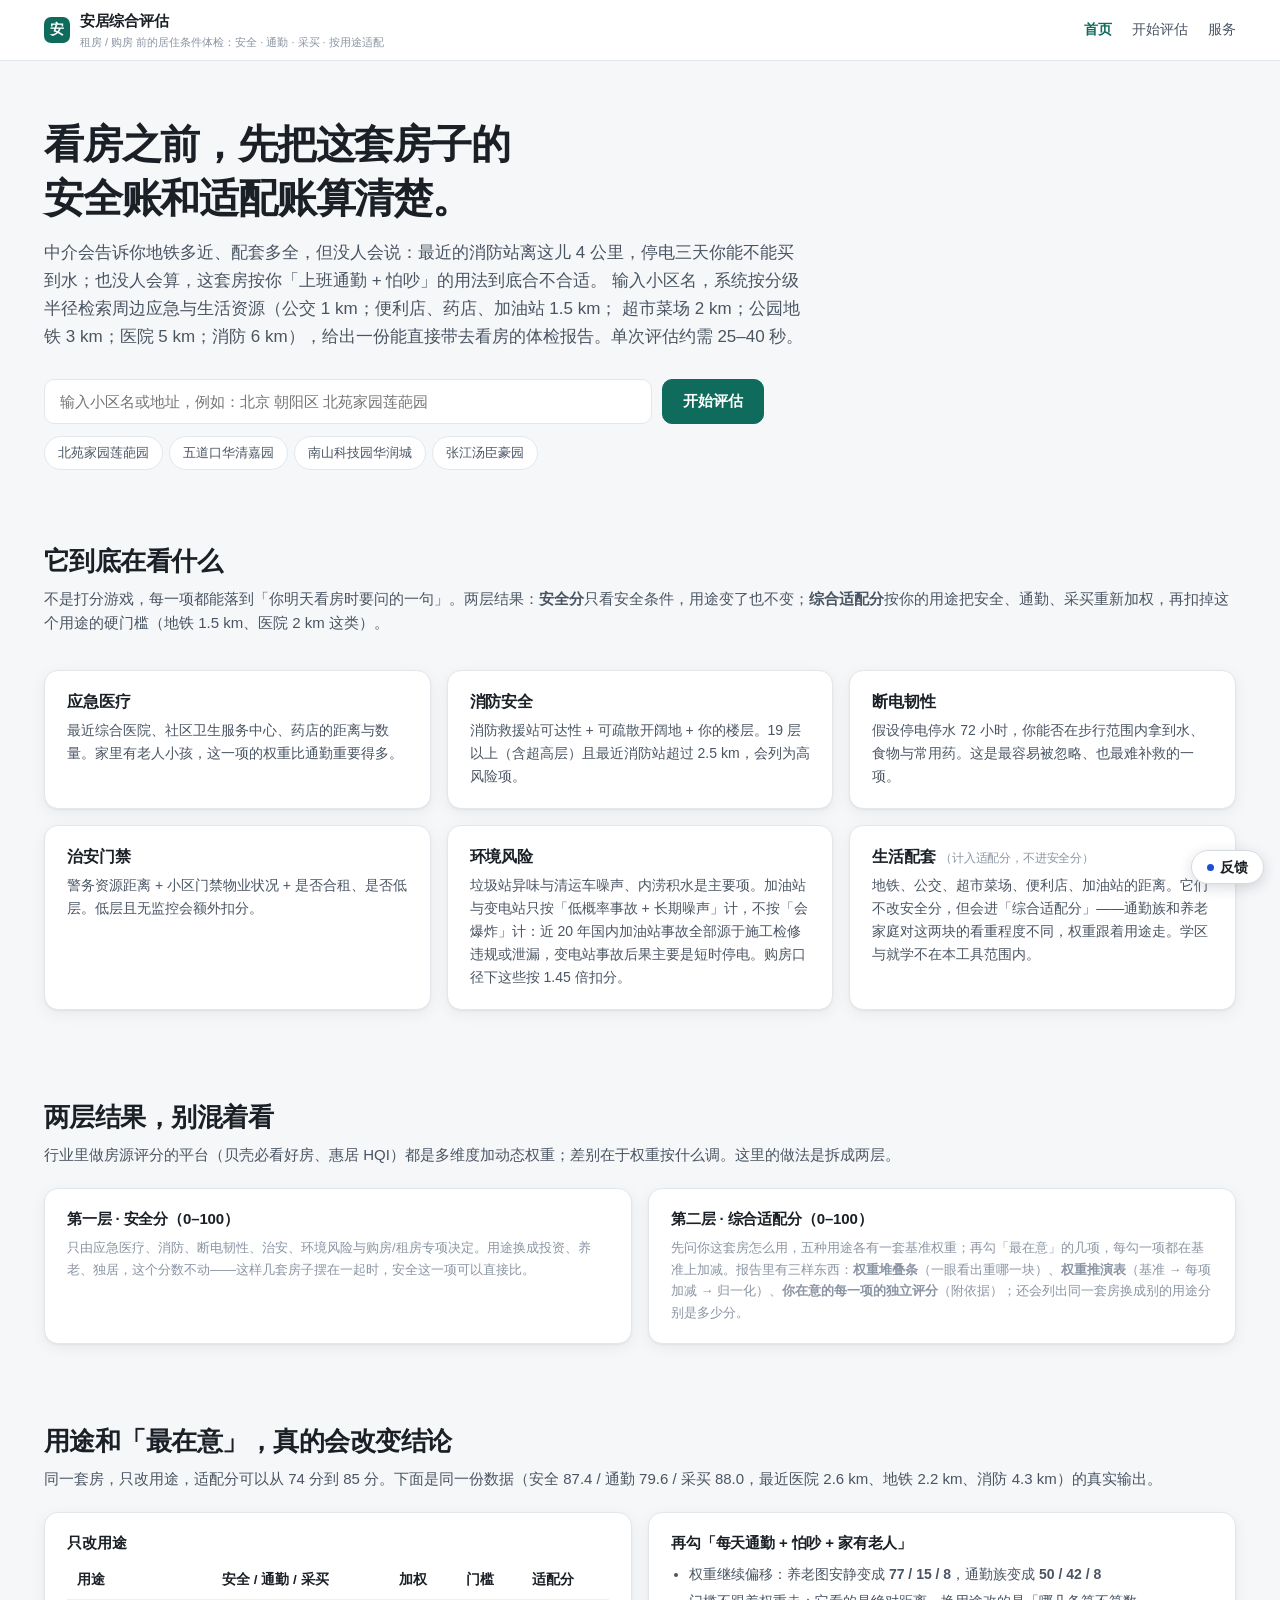
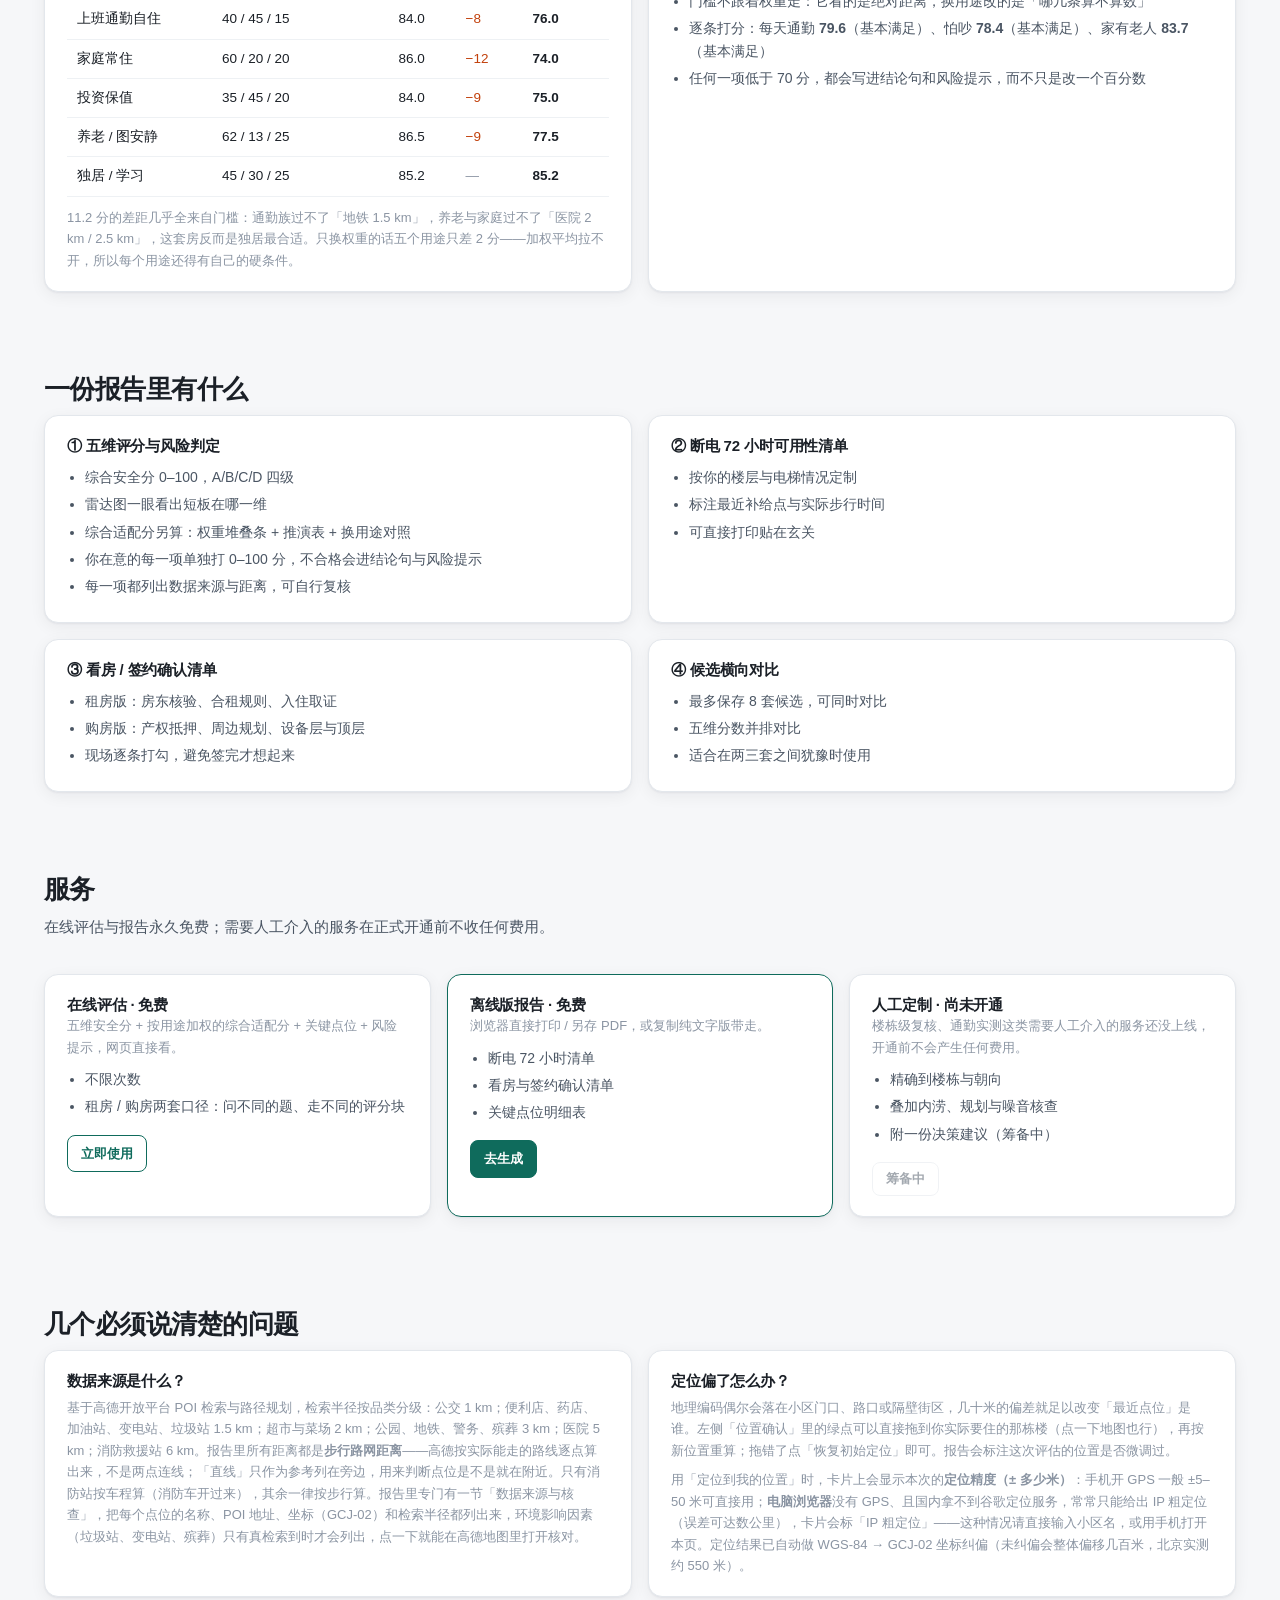
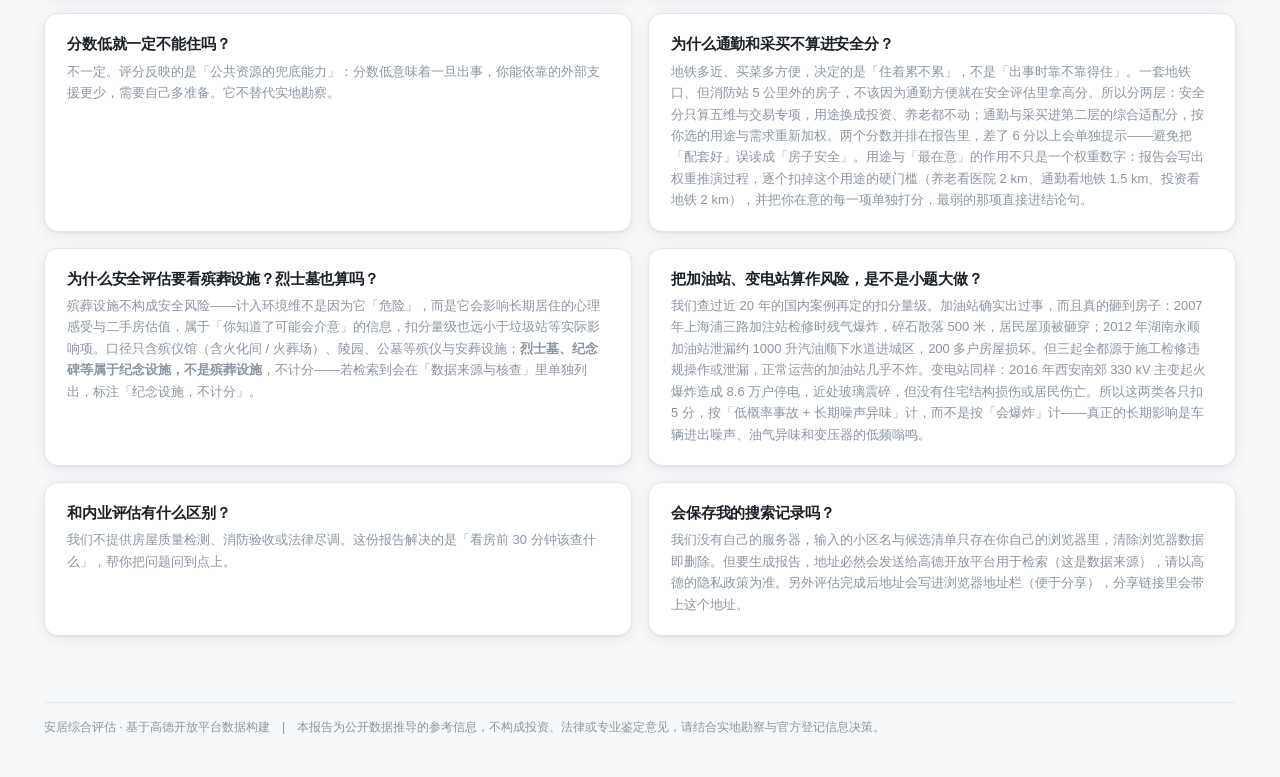
==== commit d3fc332a: "deploy index.html" ====
--- a/index.html
+++ b/index.html
@@ -5,7 +5,7 @@
 <meta name="viewport" content="width=device-width, initial-scale=1">
 <title>安居综合评估 · 租房买房前，先做一次居住条件体检</title>
 <meta name="description" content="输入小区名，约 20 秒生成一份居住条件评估：安全分（应急医疗/消防/断电/治安/环境）+ 按用途加权的综合适配分（安全/通勤/采买），你在意的每一项单独打分，附断电 72 小时清单与看房确认清单。">
-<link rel="stylesheet" href="css/style.css?v=10">
+<link rel="stylesheet" href="css/style.css?v=11">
 </head>
 <body>
 
@@ -31,7 +31,7 @@
     <p class="lead">
       中介会告诉你地铁多近、配套多全，但没人会说：最近的消防站离这儿 4 公里，停电三天你能不能买到水；也没人会算，这套房按你「上班通勤 + 怕吵」的用法到底合不合适。
       输入小区名，系统按分级半径检索周边应急与生活资源（公交 1 km；便利店、药店、加油站 1.5 km；
-      超市菜场 2 km；公园地铁 3 km；医院 5 km；消防 6 km），给出一份能直接带去看房的体检报告。单次评估约需 15–30 秒。
+      超市菜场 2 km；公园地铁 3 km；医院 5 km；消防 6 km），给出一份能直接带去看房的体检报告。单次评估约需 25–40 秒。
     </p>
 
     <div class="hero-search">
@@ -211,7 +211,7 @@
     <div class="grid2">
       <div class="card pad">
         <h4 style="margin-bottom:6px">数据来源是什么？</h4>
-        <p class="small muted">基于高德开放平台 POI 检索与路径规划，检索半径按品类分级：公交 1 km；便利店、药店、加油站、变电站、垃圾站 1.5 km；超市与菜场 2 km；公园、地铁、警务、殡葬 3 km；医院 5 km；消防救援站 6 km。报告里「直线」是两点间空中距离，只用于筛选；「实际路径」是高德算出的真实步行 / 驾车路网距离与耗时。只有消防站按车程算（消防车开过来），其余一律按步行算。报告里专门有一节「数据来源与核查」，把每个点位的名称、POI 地址、坐标（GCJ-02）和检索半径都列出来，环境影响因素（垃圾站、变电站、殡葬）只有真检索到时才会列出，点一下就能在高德地图里打开核对。</p>
+        <p class="small muted">基于高德开放平台 POI 检索与路径规划，检索半径按品类分级：公交 1 km；便利店、药店、加油站、变电站、垃圾站 1.5 km；超市与菜场 2 km；公园、地铁、警务、殡葬 3 km；医院 5 km；消防救援站 6 km。报告里所有距离都是<b>步行路网距离</b>——高德按实际能走的路线逐点算出来，不是两点连线；「直线」只作为参考列在旁边，用来判断点位是不是就在附近。只有消防站按车程算（消防车开过来），其余一律按步行算。报告里专门有一节「数据来源与核查」，把每个点位的名称、POI 地址、坐标（GCJ-02）和检索半径都列出来，环境影响因素（垃圾站、变电站、殡葬）只有真检索到时才会列出，点一下就能在高德地图里打开核对。</p>
       </div>
       <div class="card pad">
         <h4 style="margin-bottom:6px">定位偏了怎么办？</h4>
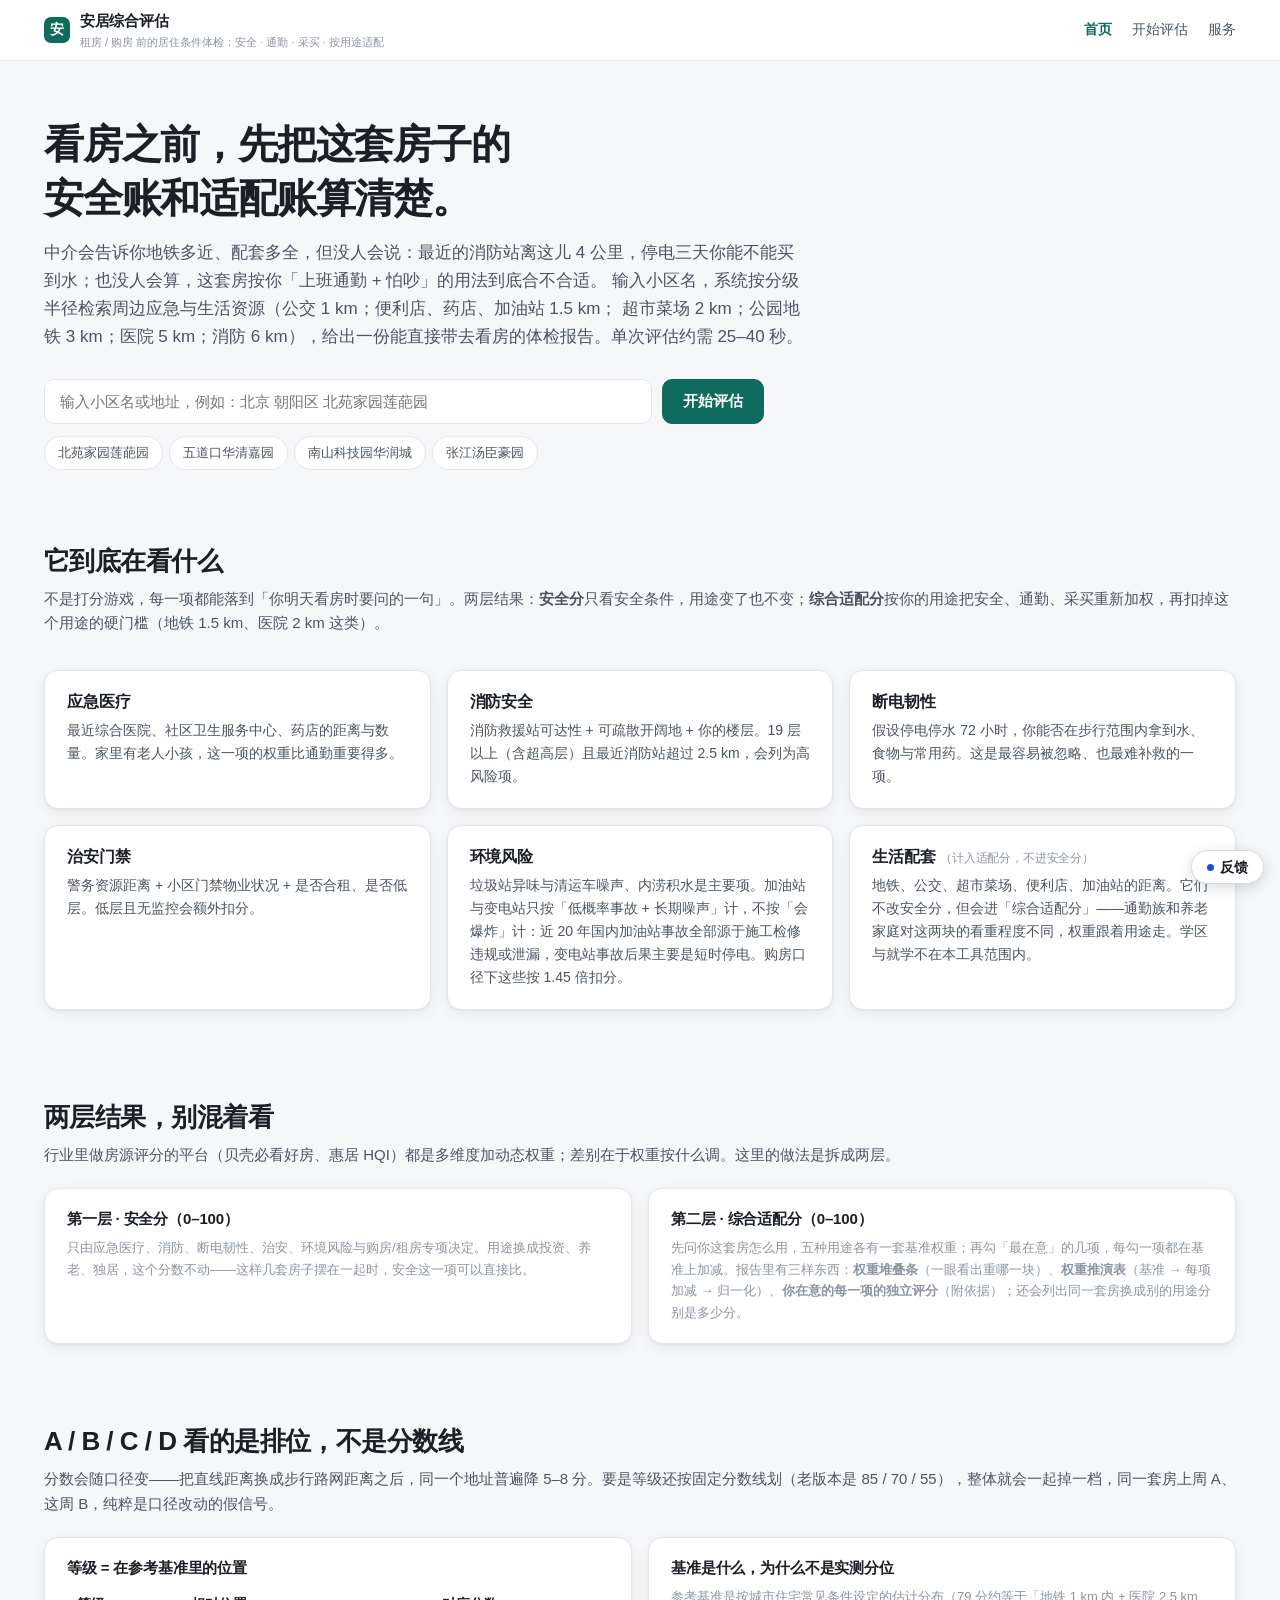
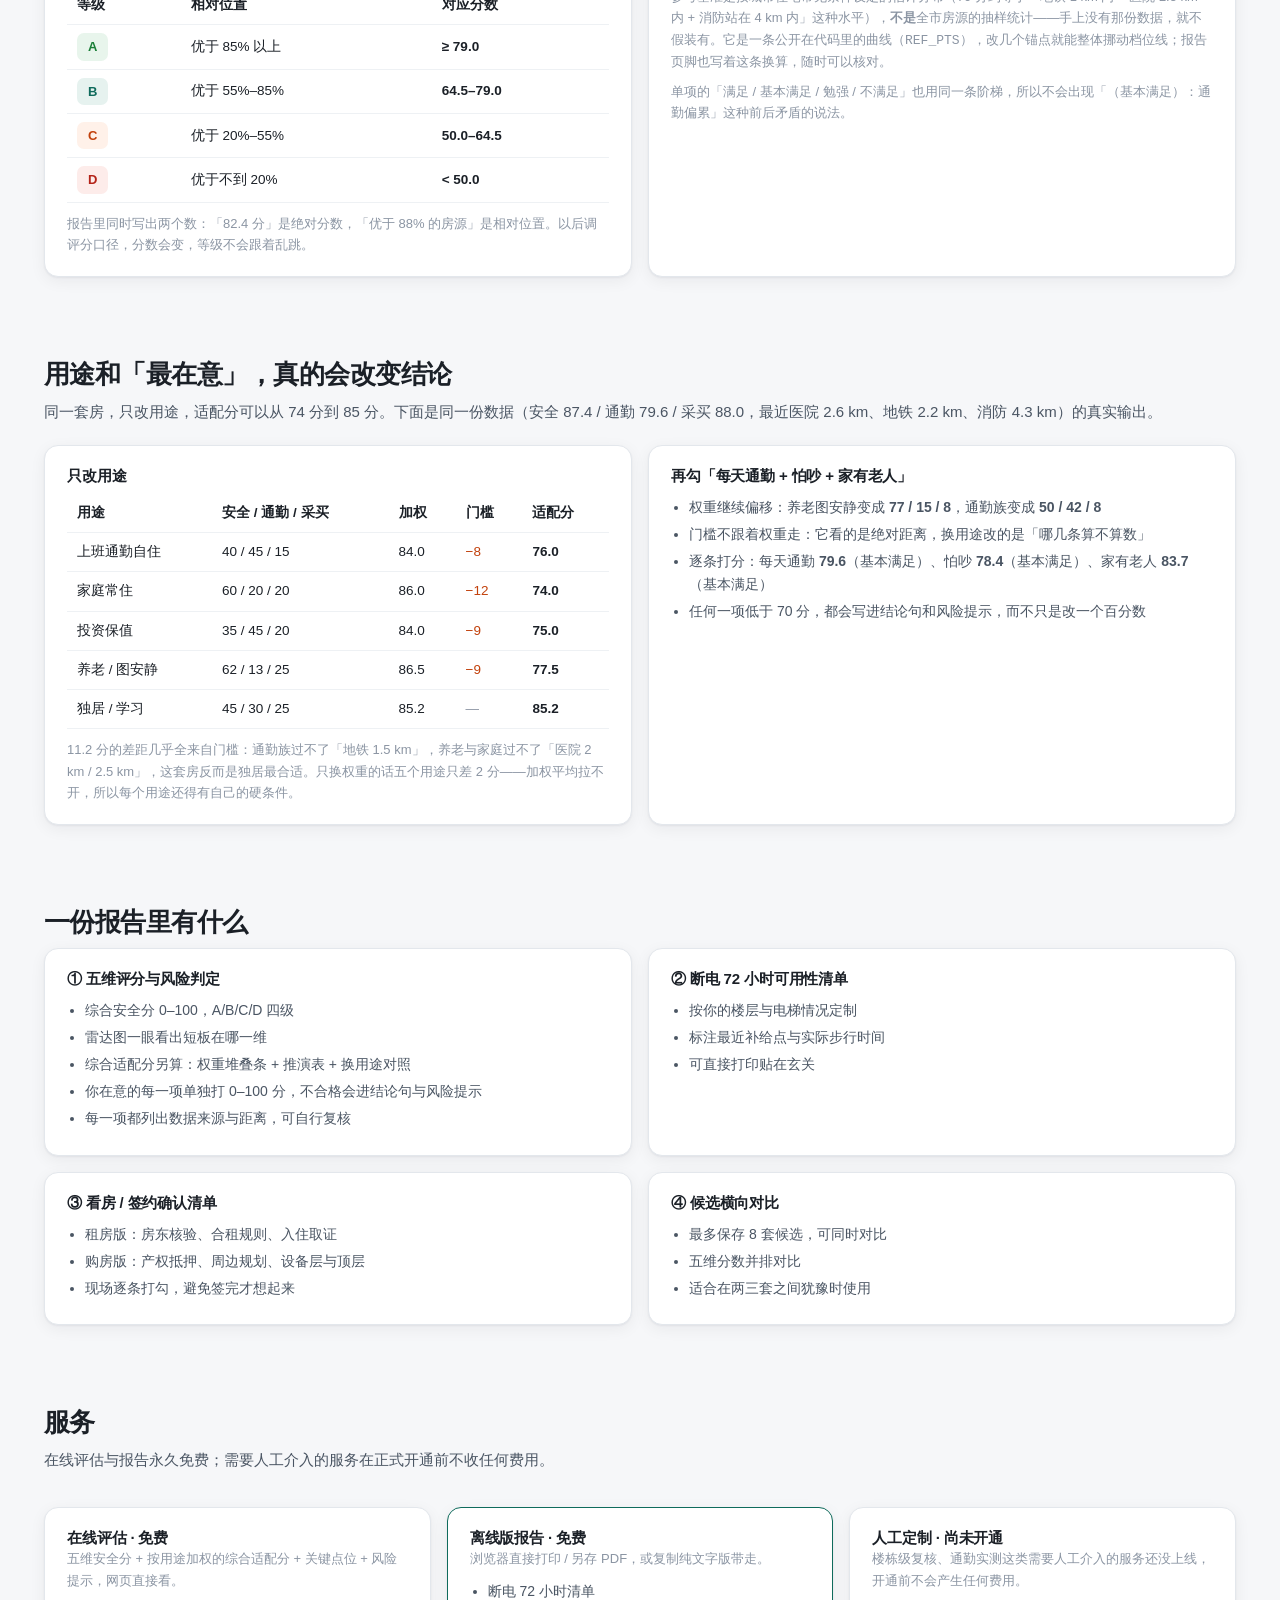
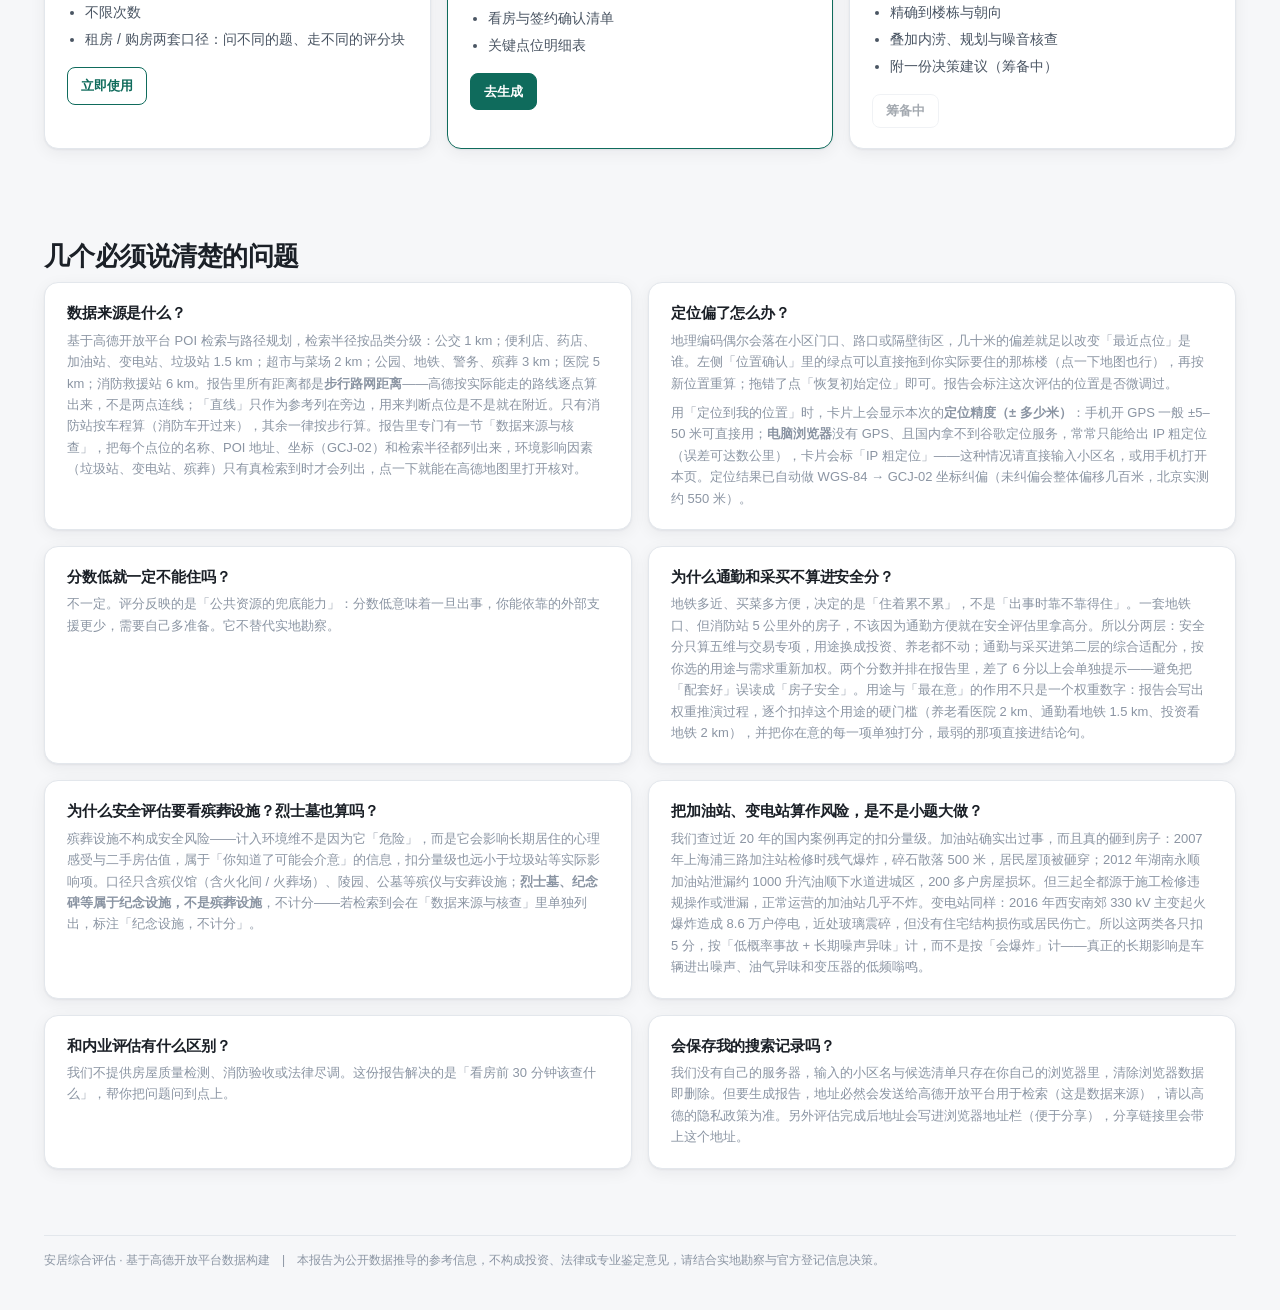
==== commit 065be66c: "deploy index.html" ====
--- a/index.html
+++ b/index.html
@@ -5,7 +5,7 @@
 <meta name="viewport" content="width=device-width, initial-scale=1">
 <title>安居综合评估 · 租房买房前，先做一次居住条件体检</title>
 <meta name="description" content="输入小区名，约 20 秒生成一份居住条件评估：安全分（应急医疗/消防/断电/治安/环境）+ 按用途加权的综合适配分（安全/通勤/采买），你在意的每一项单独打分，附断电 72 小时清单与看房确认清单。">
-<link rel="stylesheet" href="css/style.css?v=11">
+<link rel="stylesheet" href="css/style.css?v=12">
 </head>
 <body>
 
@@ -92,6 +92,32 @@
       <div class="card pad">
         <h4 style="margin-bottom:8px">第二层 · 综合适配分（0–100）</h4>
         <p class="small muted">先问你这套房怎么用，五种用途各有一套基准权重；再勾「最在意」的几项，每勾一项都在基准上加减。报告里有三样东西：<b>权重堆叠条</b>（一眼看出重哪一块）、<b>权重推演表</b>（基准 → 每项加减 → 归一化）、<b>你在意的每一项的独立评分</b>（附依据）；还会列出同一套房换成别的用途分别是多少分。</p>
+      </div>
+    </div>
+  </section>
+
+  <!-- ============ 等级按相对位置 ============ -->
+  <section class="section">
+    <h2>A / B / C / D 看的是排位，不是分数线</h2>
+    <p class="sub">分数会随口径变——把直线距离换成步行路网距离之后，同一个地址普遍降 5–8 分。要是等级还按固定分数线划（老版本是 85 / 70 / 55），整体就会一起掉一档，同一套房上周 A、这周 B，纯粹是口径改动的假信号。</p>
+    <div class="grid2">
+      <div class="card pad">
+        <h4 style="margin-bottom:8px">等级 = 在参考基准里的位置</h4>
+        <table class="cmp-tb">
+          <thead><tr><th>等级</th><th>相对位置</th><th class="d">对应分数</th></tr></thead>
+          <tbody>
+            <tr><td><span class="grade A">A</span></td><td>优于 85% 以上</td><td class="v">≥ 79.0</td></tr>
+            <tr><td><span class="grade B">B</span></td><td>优于 55%–85%</td><td class="v">64.5–79.0</td></tr>
+            <tr><td><span class="grade C">C</span></td><td>优于 20%–55%</td><td class="v">50.0–64.5</td></tr>
+            <tr><td><span class="grade D">D</span></td><td>优于不到 20%</td><td class="v">&lt; 50.0</td></tr>
+          </tbody>
+        </table>
+        <p class="small muted" style="margin-top:10px">报告里同时写出两个数：「82.4 分」是绝对分数，「优于 88% 的房源」是相对位置。以后调评分口径，分数会变，等级不会跟着乱跳。</p>
+      </div>
+      <div class="card pad">
+        <h4 style="margin-bottom:8px">基准是什么，为什么不是实测分位</h4>
+        <p class="small muted">参考基准是按城市住宅常见条件设定的估计分布（79 分约等于「地铁 1 km 内 + 医院 2.5 km 内 + 消防站在 4 km 内」这种水平），<b>不是</b>全市房源的抽样统计——手上没有那份数据，就不假装有。它是一条公开在代码里的曲线（<code>REF_PTS</code>），改几个锚点就能整体挪动档位线；报告页脚也写着这条换算，随时可以核对。</p>
+        <p class="small muted" style="margin-top:8px">单项的「满足 / 基本满足 / 勉强 / 不满足」也用同一条阶梯，所以不会出现「（基本满足）：通勤偏累」这种前后矛盾的说法。</p>
       </div>
     </div>
   </section>
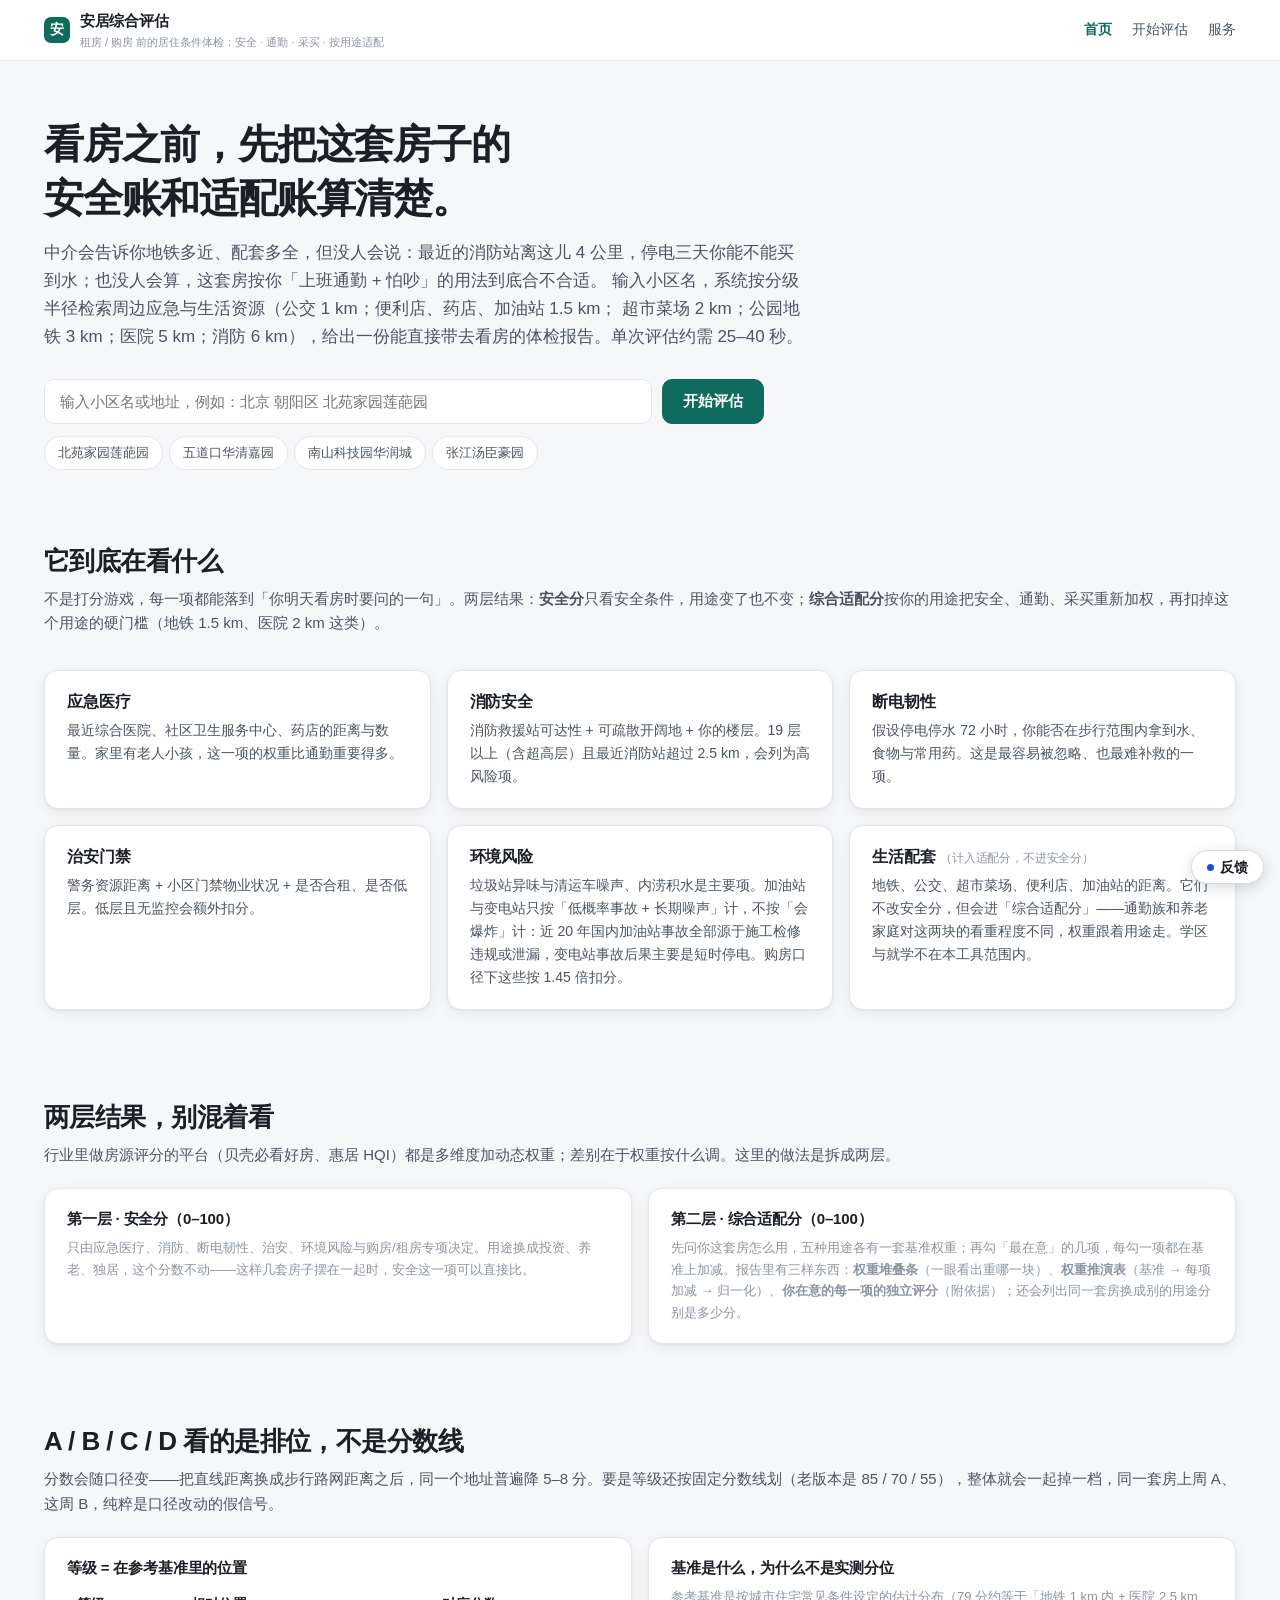
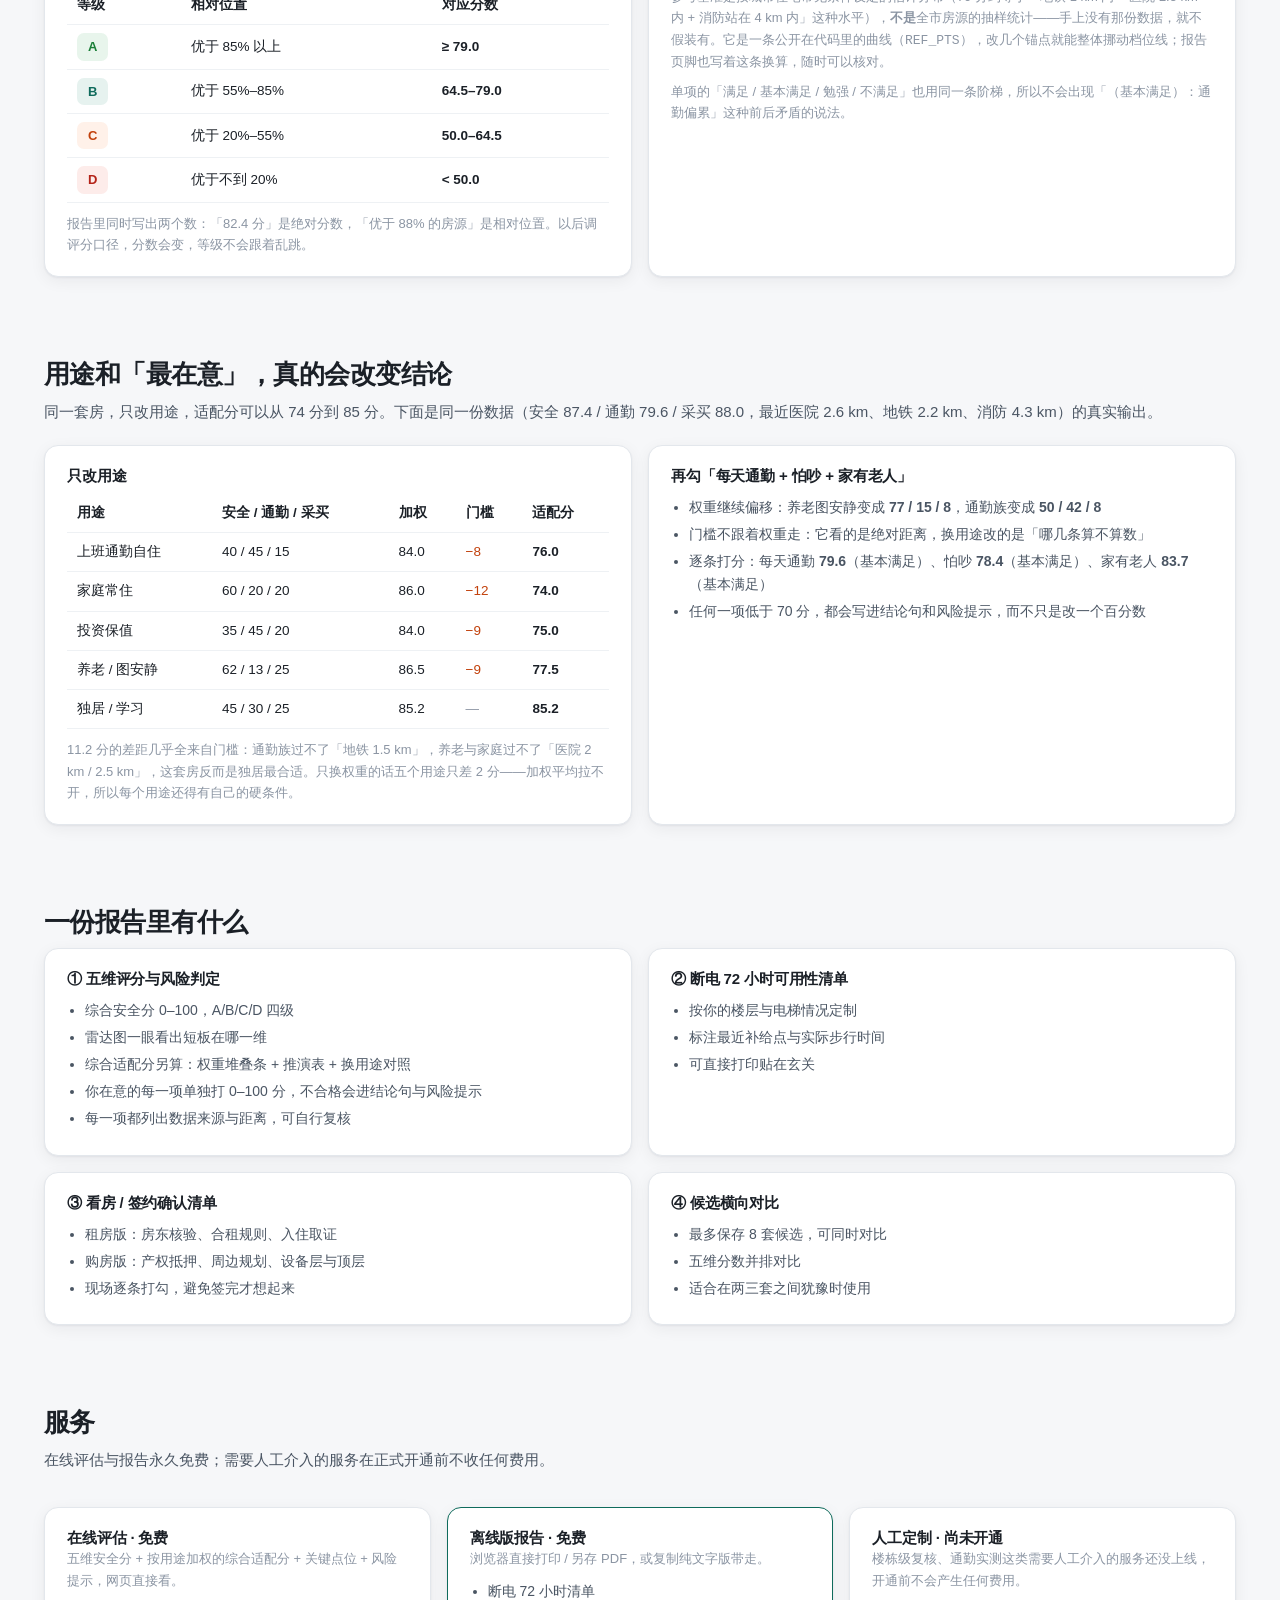
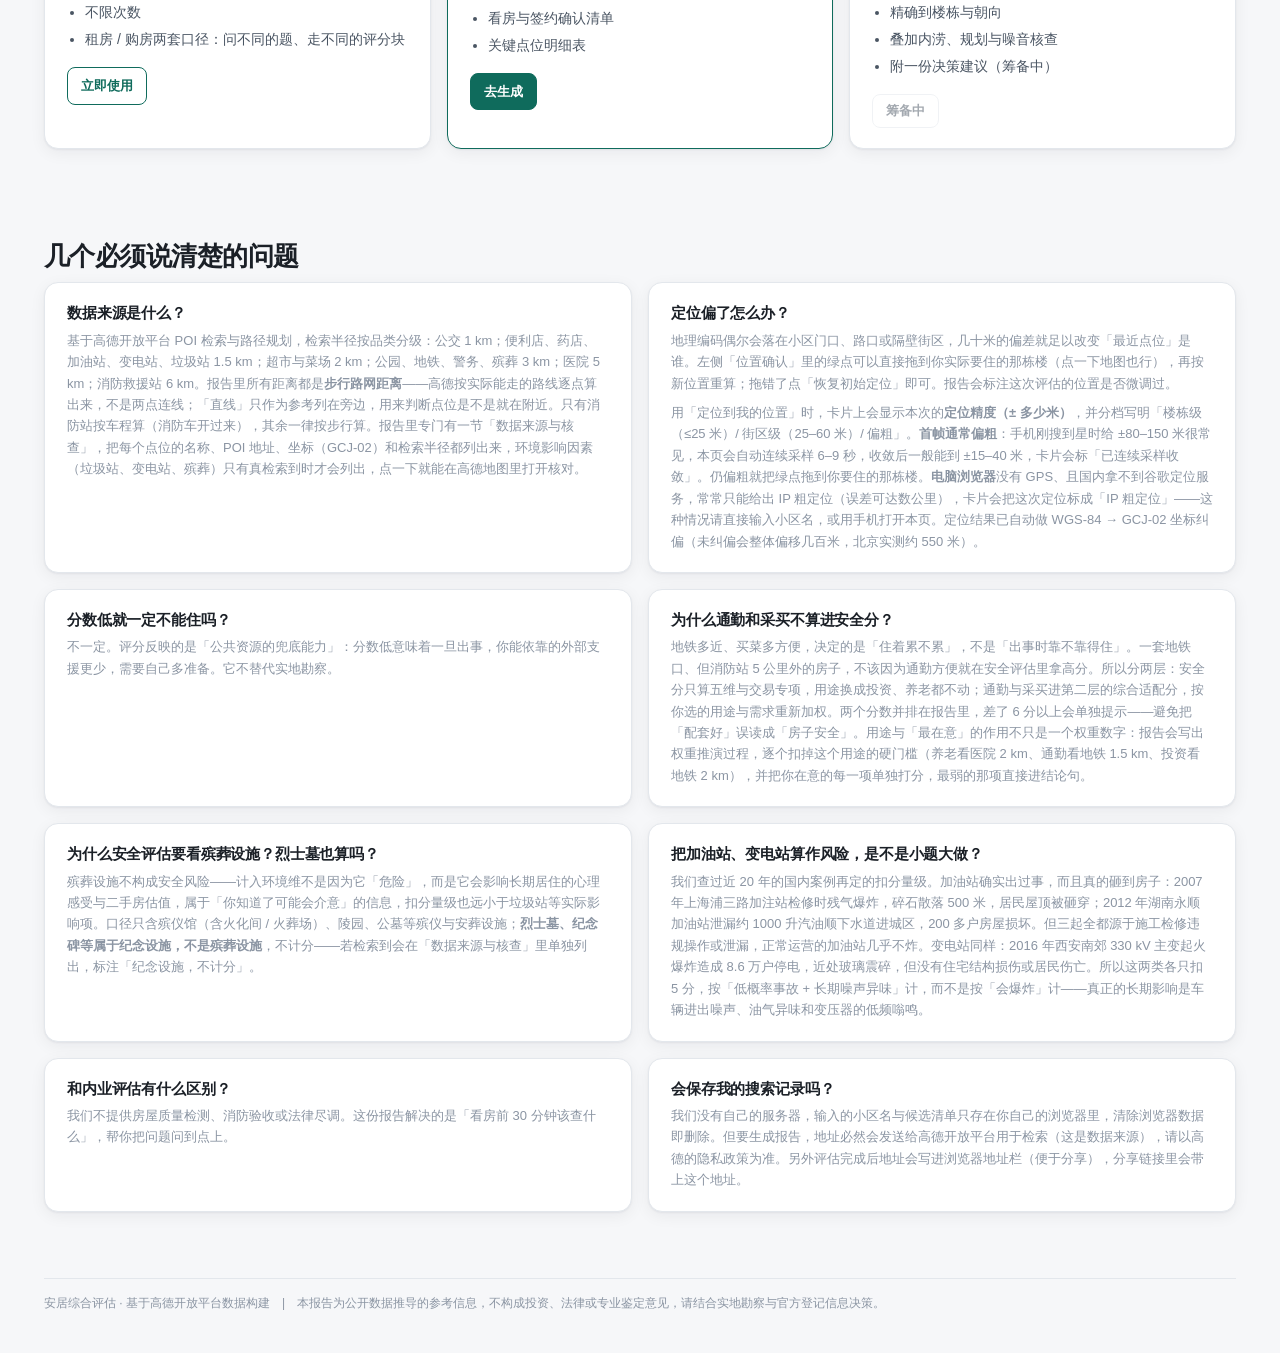
==== commit 53a731ec: "deploy index.html" ====
--- a/index.html
+++ b/index.html
@@ -242,7 +242,7 @@
       <div class="card pad">
         <h4 style="margin-bottom:6px">定位偏了怎么办？</h4>
         <p class="small muted">地理编码偶尔会落在小区门口、路口或隔壁街区，几十米的偏差就足以改变「最近点位」是谁。左侧「位置确认」里的绿点可以直接拖到你实际要住的那栋楼（点一下地图也行），再按新位置重算；拖错了点「恢复初始定位」即可。报告会标注这次评估的位置是否微调过。</p>
-        <p class="small muted" style="margin-top:8px">用「定位到我的位置」时，卡片上会显示本次的<b>定位精度（± 多少米）</b>：手机开 GPS 一般 ±5–50 米可直接用；<b>电脑浏览器</b>没有 GPS、且国内拿不到谷歌定位服务，常常只能给出 IP 粗定位（误差可达数公里），卡片会标「IP 粗定位」——这种情况请直接输入小区名，或用手机打开本页。定位结果已自动做 WGS-84 → GCJ-02 坐标纠偏（未纠偏会整体偏移几百米，北京实测约 550 米）。</p>
+        <p class="small muted" style="margin-top:8px">用「定位到我的位置」时，卡片上会显示本次的<b>定位精度（± 多少米）</b>，并分档写明「楼栋级（≤25 米）/ 街区级（25–60 米）/ 偏粗」。<b>首帧通常偏粗</b>：手机刚搜到星时给 ±80–150 米很常见，本页会自动连续采样 6–9 秒，收敛后一般能到 ±15–40 米，卡片会标「已连续采样收敛」。仍偏粗就把绿点拖到你要住的那栋楼。<b>电脑浏览器</b>没有 GPS、且国内拿不到谷歌定位服务，常常只能给出 IP 粗定位（误差可达数公里），卡片会把这次定位标成「IP 粗定位」——这种情况请直接输入小区名，或用手机打开本页。定位结果已自动做 WGS-84 → GCJ-02 坐标纠偏（未纠偏会整体偏移几百米，北京实测约 550 米）。</p>
       </div>
       <div class="card pad">
         <h4 style="margin-bottom:6px">分数低就一定不能住吗？</h4>
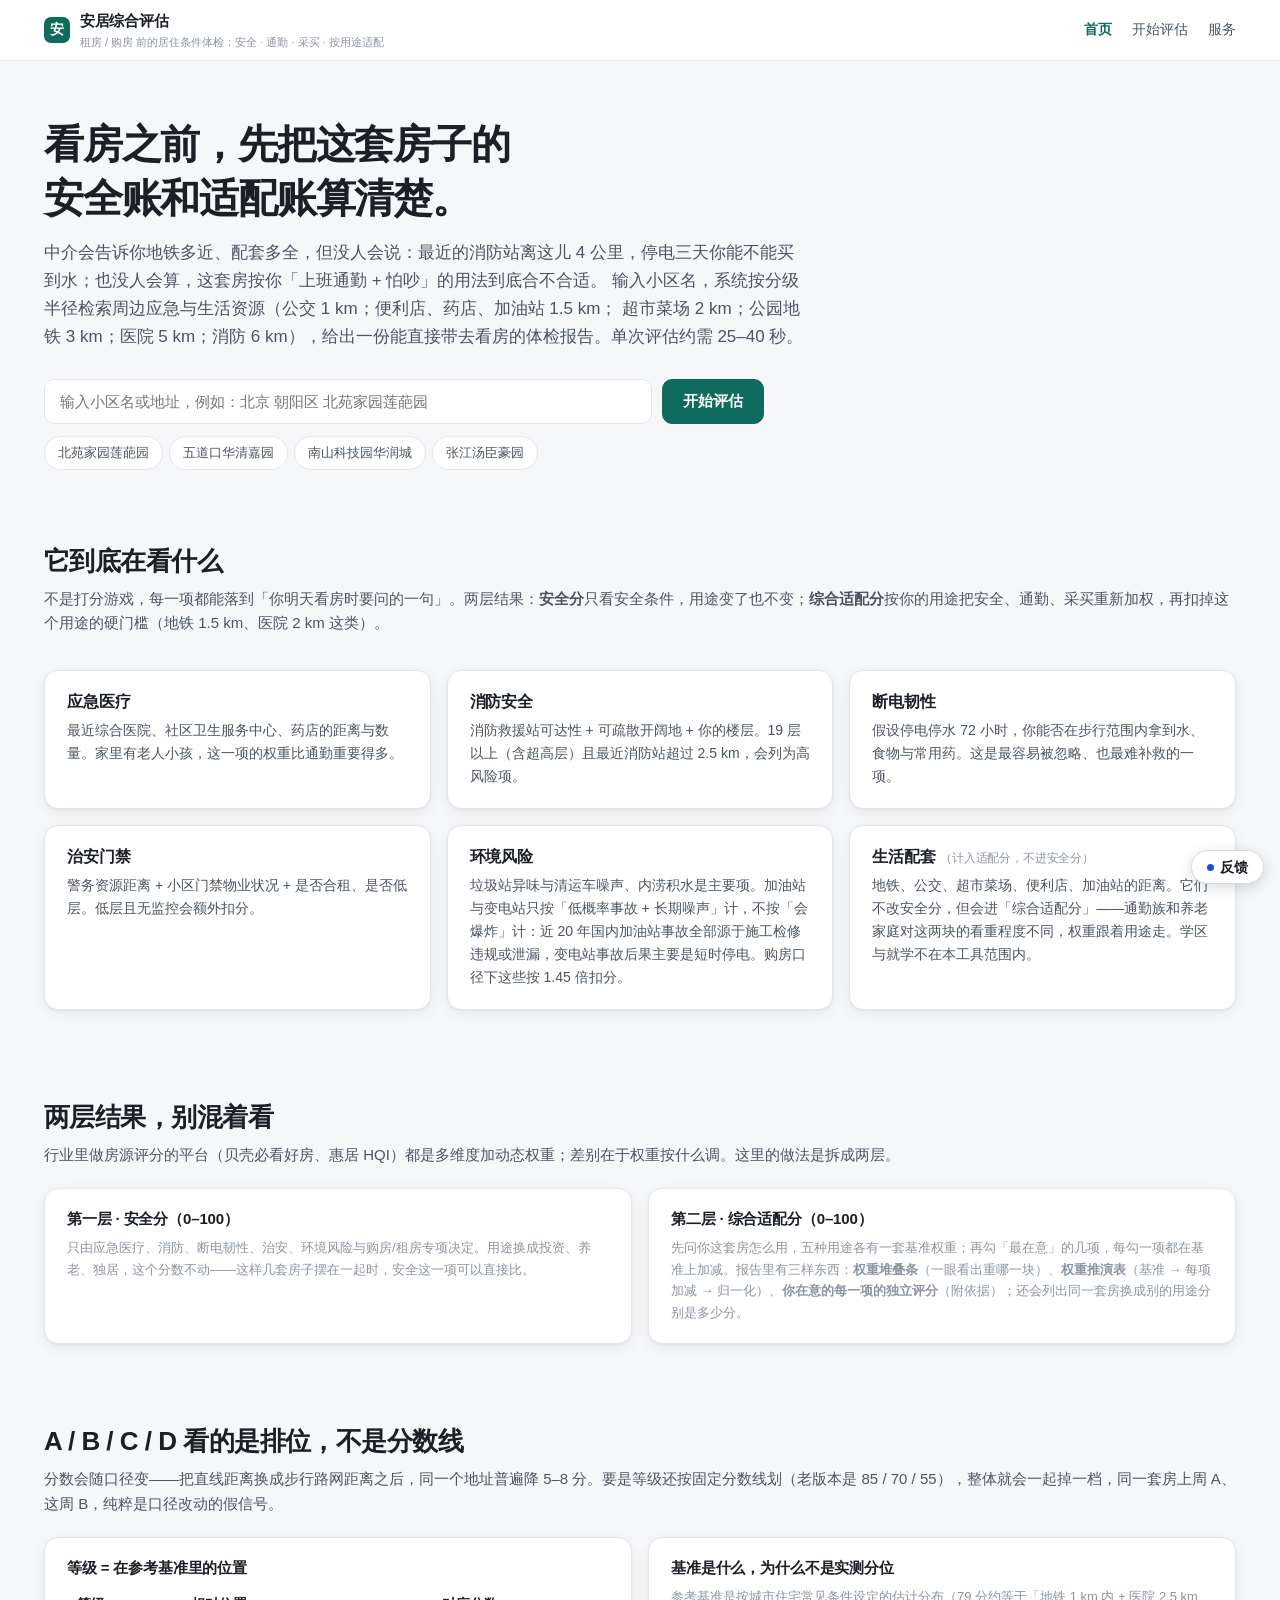
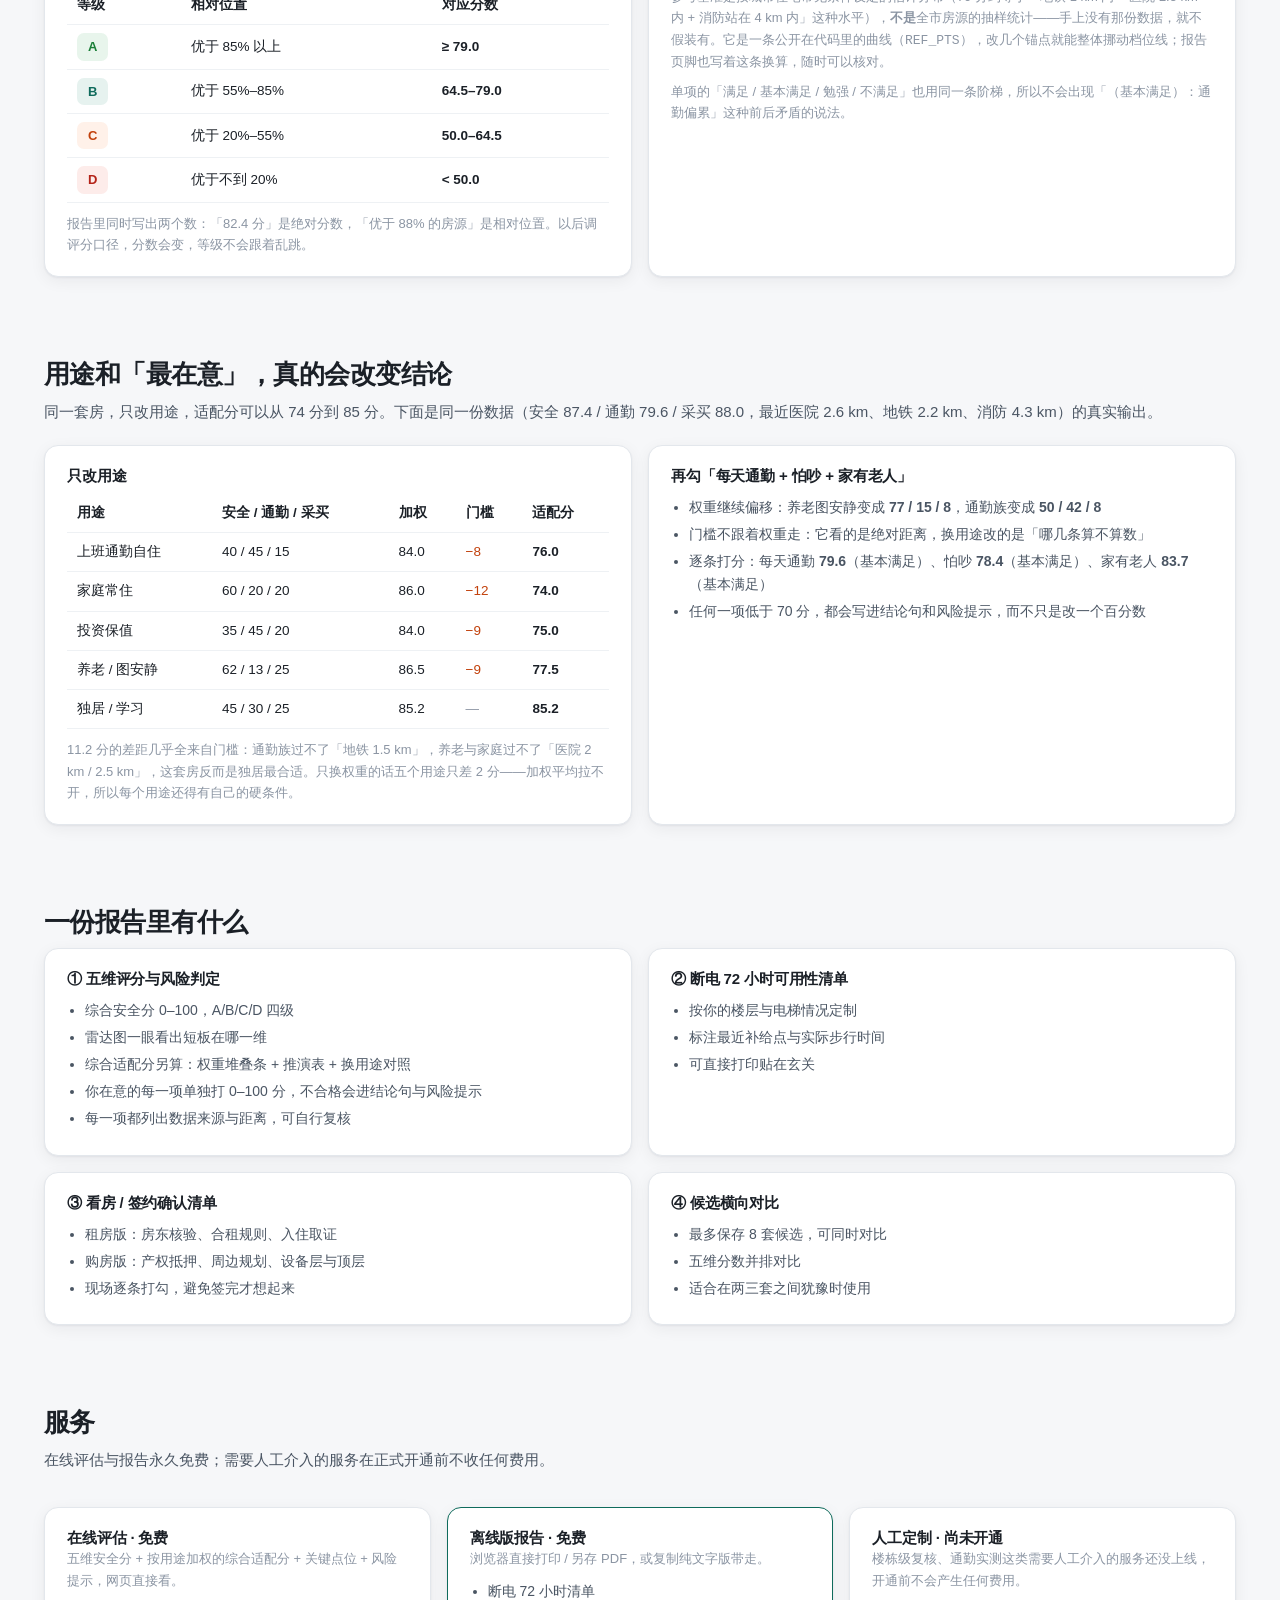
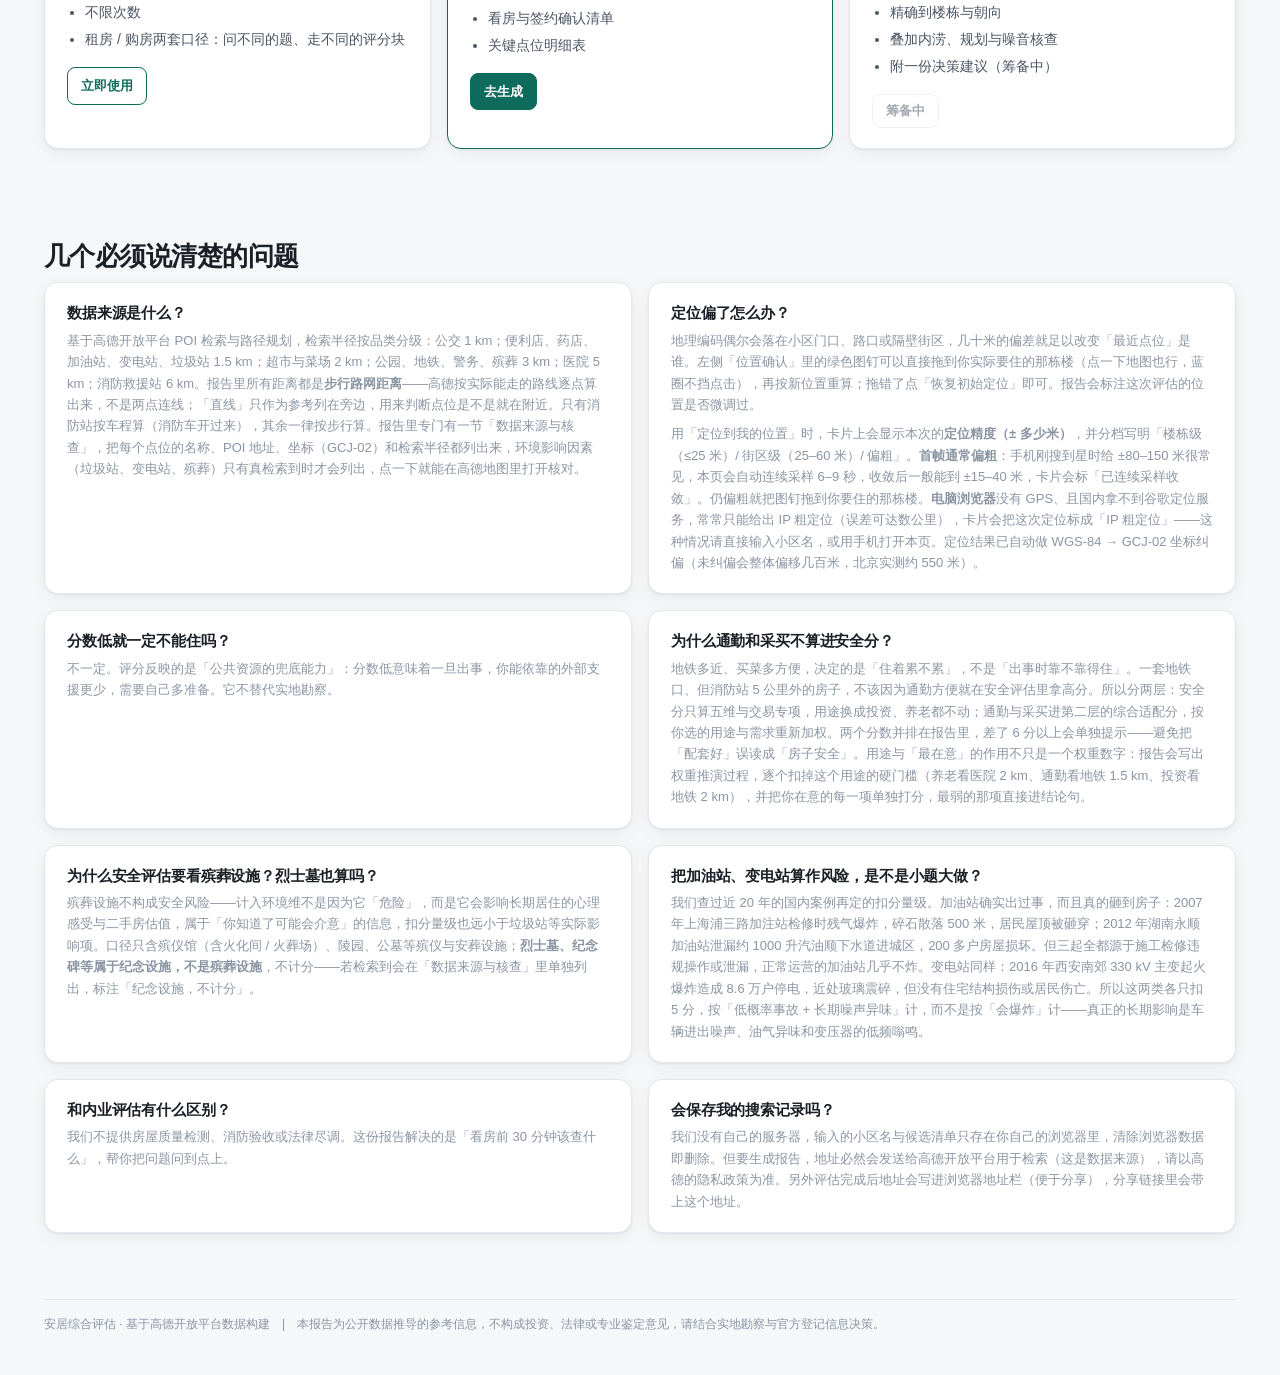
==== commit 35a7fdd1: "deploy index.html" ====
--- a/index.html
+++ b/index.html
@@ -1,556 +1,556 @@
-<!DOCTYPE html>
-<html lang="zh-CN">
-<head>
-<meta charset="utf-8">
-<meta name="viewport" content="width=device-width, initial-scale=1">
-<title>安居综合评估 · 租房买房前，先做一次居住条件体检</title>
-<meta name="description" content="输入小区名，约 20 秒生成一份居住条件评估：安全分（应急医疗/消防/断电/治安/环境）+ 按用途加权的综合适配分（安全/通勤/采买），你在意的每一项单独打分，附断电 72 小时清单与看房确认清单。">
-<link rel="stylesheet" href="css/style.css?v=12">
-</head>
-<body>
-
-<header class="topbar">
-  <div class="topbar-in">
-    <div class="brand">
-      <span class="mark">安</span>
-      <div>安居综合评估<small>租房 / 购房 前的居住条件体检：安全 · 通勤 · 采买 · 按用途适配</small></div>
-    </div>
-    <nav class="nav">
-      <a href="index.html" class="on">首页</a>
-      <a href="assess.html">开始评估</a>
-      <a href="index.html#price">服务</a>
-    </nav>
-  </div>
-</header>
-
-<div class="wrap">
-
-  <!-- ============ Hero ============ -->
-  <section class="hero">
-    <h1>看房之前，先把这套房子的<br>安全账和适配账算清楚。</h1>
-    <p class="lead">
-      中介会告诉你地铁多近、配套多全，但没人会说：最近的消防站离这儿 4 公里，停电三天你能不能买到水；也没人会算，这套房按你「上班通勤 + 怕吵」的用法到底合不合适。
-      输入小区名，系统按分级半径检索周边应急与生活资源（公交 1 km；便利店、药店、加油站 1.5 km；
-      超市菜场 2 km；公园地铁 3 km；医院 5 km；消防 6 km），给出一份能直接带去看房的体检报告。单次评估约需 25–40 秒。
-    </p>
-
-    <div class="hero-search">
-      <div class="row">
-        <input type="text" id="heroInput" placeholder="输入小区名或地址，例如：北京 朝阳区 北苑家园莲葩园">
-        <button class="btn" id="heroGo" style="white-space:nowrap">开始评估</button>
-      </div>
-      <div class="chips">
-        <span class="chip" data-a="北京市朝阳区北苑家园莲葩园">北苑家园莲葩园</span>
-        <span class="chip" data-a="北京市海淀区五道口华清嘉园">五道口华清嘉园</span>
-        <span class="chip" data-a="深圳市南山区科技园华润城">南山科技园华润城</span>
-        <span class="chip" data-a="上海市浦东新区张江汤臣豪园">张江汤臣豪园</span>
-      </div>
-    </div>
-  </section>
-
-  <!-- ============ 五维 ============ -->
-  <section class="section">
-    <h2>它到底在看什么</h2>
-    <p class="sub">不是打分游戏，每一项都能落到「你明天看房时要问的一句」。两层结果：<b>安全分</b>只看安全条件，用途变了也不变；<b>综合适配分</b>按你的用途把安全、通勤、采买重新加权，再扣掉这个用途的硬门槛（地铁 1.5 km、医院 2 km 这类）。</p>
-    <div class="grid3">
-      <div class="card pad feat">
-        <h4>应急医疗</h4>
-        <p>最近综合医院、社区卫生服务中心、药店的距离与数量。家里有老人小孩，这一项的权重比通勤重要得多。</p>
-      </div>
-      <div class="card pad feat">
-        <h4>消防安全</h4>
-        <p>消防救援站可达性 + 可疏散开阔地 + 你的楼层。19 层以上（含超高层）且最近消防站超过 2.5 km，会列为高风险项。</p>
-      </div>
-      <div class="card pad feat">
-        <h4>断电韧性</h4>
-        <p>假设停电停水 72 小时，你能否在步行范围内拿到水、食物与常用药。这是最容易被忽略、也最难补救的一项。</p>
-      </div>
-      <div class="card pad feat">
-        <h4>治安门禁</h4>
-        <p>警务资源距离 + 小区门禁物业状况 + 是否合租、是否低层。低层且无监控会额外扣分。</p>
-      </div>
-      <div class="card pad feat">
-        <h4>环境风险</h4>
-        <p>垃圾站异味与清运车噪声、内涝积水是主要项。加油站与变电站只按「低概率事故 + 长期噪声」计，不按「会爆炸」计：近 20 年国内加油站事故全部源于施工检修违规或泄漏，变电站事故后果主要是短时停电。购房口径下这些按 1.45 倍扣分。</p>
-      </div>
-      <div class="card pad feat">
-        <h4>生活配套 <span class="muted" style="font-size:12px;font-weight:500">（计入适配分，不进安全分）</span></h4>
-        <p>地铁、公交、超市菜场、便利店、加油站的距离。它们不改安全分，但会进「综合适配分」——通勤族和养老家庭对这两块的看重程度不同，权重跟着用途走。学区与就学不在本工具范围内。</p>
-      </div>
-    </div>
-  </section>
-
-  <!-- ============ 两层结果 ============ -->
-  <section class="section">
-    <h2>两层结果，别混着看</h2>
-    <p class="sub">行业里做房源评分的平台（贝壳必看好房、惠居 HQI）都是多维度加动态权重；差别在于权重按什么调。这里的做法是拆成两层。</p>
-    <div class="grid2">
-      <div class="card pad">
-        <h4 style="margin-bottom:8px">第一层 · 安全分（0–100）</h4>
-        <p class="small muted">只由应急医疗、消防、断电韧性、治安、环境风险与购房/租房专项决定。用途换成投资、养老、独居，这个分数不动——这样几套房子摆在一起时，安全这一项可以直接比。</p>
-      </div>
-      <div class="card pad">
-        <h4 style="margin-bottom:8px">第二层 · 综合适配分（0–100）</h4>
-        <p class="small muted">先问你这套房怎么用，五种用途各有一套基准权重；再勾「最在意」的几项，每勾一项都在基准上加减。报告里有三样东西：<b>权重堆叠条</b>（一眼看出重哪一块）、<b>权重推演表</b>（基准 → 每项加减 → 归一化）、<b>你在意的每一项的独立评分</b>（附依据）；还会列出同一套房换成别的用途分别是多少分。</p>
-      </div>
-    </div>
-  </section>
-
-  <!-- ============ 等级按相对位置 ============ -->
-  <section class="section">
-    <h2>A / B / C / D 看的是排位，不是分数线</h2>
-    <p class="sub">分数会随口径变——把直线距离换成步行路网距离之后，同一个地址普遍降 5–8 分。要是等级还按固定分数线划（老版本是 85 / 70 / 55），整体就会一起掉一档，同一套房上周 A、这周 B，纯粹是口径改动的假信号。</p>
-    <div class="grid2">
-      <div class="card pad">
-        <h4 style="margin-bottom:8px">等级 = 在参考基准里的位置</h4>
-        <table class="cmp-tb">
-          <thead><tr><th>等级</th><th>相对位置</th><th class="d">对应分数</th></tr></thead>
-          <tbody>
-            <tr><td><span class="grade A">A</span></td><td>优于 85% 以上</td><td class="v">≥ 79.0</td></tr>
-            <tr><td><span class="grade B">B</span></td><td>优于 55%–85%</td><td class="v">64.5–79.0</td></tr>
-            <tr><td><span class="grade C">C</span></td><td>优于 20%–55%</td><td class="v">50.0–64.5</td></tr>
-            <tr><td><span class="grade D">D</span></td><td>优于不到 20%</td><td class="v">&lt; 50.0</td></tr>
-          </tbody>
-        </table>
-        <p class="small muted" style="margin-top:10px">报告里同时写出两个数：「82.4 分」是绝对分数，「优于 88% 的房源」是相对位置。以后调评分口径，分数会变，等级不会跟着乱跳。</p>
-      </div>
-      <div class="card pad">
-        <h4 style="margin-bottom:8px">基准是什么，为什么不是实测分位</h4>
-        <p class="small muted">参考基准是按城市住宅常见条件设定的估计分布（79 分约等于「地铁 1 km 内 + 医院 2.5 km 内 + 消防站在 4 km 内」这种水平），<b>不是</b>全市房源的抽样统计——手上没有那份数据，就不假装有。它是一条公开在代码里的曲线（<code>REF_PTS</code>），改几个锚点就能整体挪动档位线；报告页脚也写着这条换算，随时可以核对。</p>
-        <p class="small muted" style="margin-top:8px">单项的「满足 / 基本满足 / 勉强 / 不满足」也用同一条阶梯，所以不会出现「（基本满足）：通勤偏累」这种前后矛盾的说法。</p>
-      </div>
-    </div>
-  </section>
-
-  <!-- ============ 用途与在意项 ============ -->
-  <section class="section">
-    <h2>用途和「最在意」，真的会改变结论</h2>
-    <p class="sub">同一套房，只改用途，适配分可以从 74 分到 85 分。下面是同一份数据（安全 87.4 / 通勤 79.6 / 采买 88.0，最近医院 2.6 km、地铁 2.2 km、消防 4.3 km）的真实输出。</p>
-    <div class="grid2">
-      <div class="card pad">
-        <h4 style="margin-bottom:8px">只改用途</h4>
-        <table class="cmp-tb">
-          <thead><tr><th>用途</th><th>安全 / 通勤 / 采买</th><th class="d">加权</th><th class="d">门槛</th><th class="d">适配分</th></tr></thead>
-          <tbody>
-            <tr><td>上班通勤自住</td><td>40 / 45 / 15</td><td class="d">84.0</td><td class="d" style="color:#c2410c">−8</td><td class="v">76.0</td></tr>
-            <tr><td>家庭常住</td><td>60 / 20 / 20</td><td class="d">86.0</td><td class="d" style="color:#c2410c">−12</td><td class="v">74.0</td></tr>
-            <tr><td>投资保值</td><td>35 / 45 / 20</td><td class="d">84.0</td><td class="d" style="color:#c2410c">−9</td><td class="v">75.0</td></tr>
-            <tr><td>养老 / 图安静</td><td>62 / 13 / 25</td><td class="d">86.5</td><td class="d" style="color:#c2410c">−9</td><td class="v">77.5</td></tr>
-            <tr><td>独居 / 学习</td><td>45 / 30 / 25</td><td class="d">85.2</td><td class="d muted">—</td><td class="v"><b>85.2</b></td></tr>
-          </tbody>
-        </table>
-        <p class="small muted" style="margin-top:10px">11.2 分的差距几乎全来自门槛：通勤族过不了「地铁 1.5 km」，养老与家庭过不了「医院 2 km / 2.5 km」，这套房反而是独居最合适。只换权重的话五个用途只差 2 分——加权平均拉不开，所以每个用途还得有自己的硬条件。</p>
-      </div>
-      <div class="card pad">
-        <h4 style="margin-bottom:8px">再勾「每天通勤 + 怕吵 + 家有老人」</h4>
-        <ul class="bullets">
-          <li>权重继续偏移：养老图安静变成 <b>77 / 15 / 8</b>，通勤族变成 <b>50 / 42 / 8</b></li>
-          <li>门槛不跟着权重走：它看的是绝对距离，换用途改的是「哪几条算不算数」</li>
-          <li>逐条打分：每天通勤 <b>79.6</b>（基本满足）、怕吵 <b>78.4</b>（基本满足）、家有老人 <b>83.7</b>（基本满足）</li>
-          <li>任何一项低于 70 分，都会写进结论句和风险提示，而不只是改一个百分数</li>
-        </ul>
-      </div>
-    </div>
-  </section>
-
-  <!-- ============ 报告包含 ============ -->
-  <section class="section">
-    <h2>一份报告里有什么</h2>
-    <div class="grid2">
-      <div class="card pad">
-        <h4 style="margin-bottom:8px">① 五维评分与风险判定</h4>
-        <ul class="bullets">
-          <li>综合安全分 0–100，A/B/C/D 四级</li>
-          <li>雷达图一眼看出短板在哪一维</li>
-          <li>综合适配分另算：权重堆叠条 + 推演表 + 换用途对照</li>
-          <li>你在意的每一项单独打 0–100 分，不合格会进结论句与风险提示</li>
-          <li>每一项都列出数据来源与距离，可自行复核</li>
-        </ul>
-      </div>
-      <div class="card pad">
-        <h4 style="margin-bottom:8px">② 断电 72 小时可用性清单</h4>
-        <ul class="bullets">
-          <li>按你的楼层与电梯情况定制</li>
-          <li>标注最近补给点与实际步行时间</li>
-          <li>可直接打印贴在玄关</li>
-        </ul>
-      </div>
-      <div class="card pad">
-        <h4 style="margin-bottom:8px">③ 看房 / 签约确认清单</h4>
-        <ul class="bullets">
-          <li>租房版：房东核验、合租规则、入住取证</li>
-          <li>购房版：产权抵押、周边规划、设备层与顶层</li>
-          <li>现场逐条打勾，避免签完才想起来</li>
-        </ul>
-      </div>
-      <div class="card pad">
-        <h4 style="margin-bottom:8px">④ 候选横向对比</h4>
-        <ul class="bullets">
-          <li>最多保存 8 套候选，可同时对比</li>
-          <li>五维分数并排对比</li>
-          <li>适合在两三套之间犹豫时使用</li>
-        </ul>
-      </div>
-    </div>
-  </section>
-
-  <!-- ============ 定价 ============ -->
-  <section class="section" id="price">
-    <h2>服务</h2>
-    <p class="sub">在线评估与报告永久免费；需要人工介入的服务在正式开通前不收任何费用。</p>
-    <div class="grid3">
-      <div class="card pad">
-        <h4>在线评估 · 免费</h4>
-        <p class="muted small">五维安全分 + 按用途加权的综合适配分 + 关键点位 + 风险提示，网页直接看。</p>
-        <ul class="bullets">
-          <li>不限次数</li>
-          <li>租房 / 购房两套口径：问不同的题、走不同的评分块</li>
-        </ul>
-        <a class="btn ghost sm" style="margin-top:12px" href="assess.html">立即使用</a>
-      </div>
-      <div class="card pad" style="border-color:#0f6b5c">
-        <h4>离线版报告 · 免费</h4>
-        <p class="muted small">浏览器直接打印 / 另存 PDF，或复制纯文字版带走。</p>
-        <ul class="bullets">
-          <li>断电 72 小时清单</li>
-          <li>看房与签约确认清单</li>
-          <li>关键点位明细表</li>
-        </ul>
-        <a class="btn sm" style="margin-top:12px" href="assess.html">去生成</a>
-      </div>
-      <div class="card pad">
-        <h4>人工定制 · 尚未开通</h4>
-        <p class="muted small">楼栋级复核、通勤实测这类需要人工介入的服务还没上线，开通前不会产生任何费用。</p>
-        <ul class="bullets">
-          <li>精确到楼栋与朝向</li>
-          <li>叠加内涝、规划与噪音核查</li>
-          <li>附一份决策建议（筹备中）</li>
-        </ul>
-        <button class="btn gray sm" style="margin-top:12px" disabled>筹备中</button>
-      </div>
-    </div>
-  </section>
-
-  <!-- ============ 说明 ============ -->
-  <section class="section">
-    <h2>几个必须说清楚的问题</h2>
-    <div class="grid2">
-      <div class="card pad">
-        <h4 style="margin-bottom:6px">数据来源是什么？</h4>
-        <p class="small muted">基于高德开放平台 POI 检索与路径规划，检索半径按品类分级：公交 1 km；便利店、药店、加油站、变电站、垃圾站 1.5 km；超市与菜场 2 km；公园、地铁、警务、殡葬 3 km；医院 5 km；消防救援站 6 km。报告里所有距离都是<b>步行路网距离</b>——高德按实际能走的路线逐点算出来，不是两点连线；「直线」只作为参考列在旁边，用来判断点位是不是就在附近。只有消防站按车程算（消防车开过来），其余一律按步行算。报告里专门有一节「数据来源与核查」，把每个点位的名称、POI 地址、坐标（GCJ-02）和检索半径都列出来，环境影响因素（垃圾站、变电站、殡葬）只有真检索到时才会列出，点一下就能在高德地图里打开核对。</p>
-      </div>
-      <div class="card pad">
-        <h4 style="margin-bottom:6px">定位偏了怎么办？</h4>
-        <p class="small muted">地理编码偶尔会落在小区门口、路口或隔壁街区，几十米的偏差就足以改变「最近点位」是谁。左侧「位置确认」里的绿点可以直接拖到你实际要住的那栋楼（点一下地图也行），再按新位置重算；拖错了点「恢复初始定位」即可。报告会标注这次评估的位置是否微调过。</p>
-        <p class="small muted" style="margin-top:8px">用「定位到我的位置」时，卡片上会显示本次的<b>定位精度（± 多少米）</b>，并分档写明「楼栋级（≤25 米）/ 街区级（25–60 米）/ 偏粗」。<b>首帧通常偏粗</b>：手机刚搜到星时给 ±80–150 米很常见，本页会自动连续采样 6–9 秒，收敛后一般能到 ±15–40 米，卡片会标「已连续采样收敛」。仍偏粗就把绿点拖到你要住的那栋楼。<b>电脑浏览器</b>没有 GPS、且国内拿不到谷歌定位服务，常常只能给出 IP 粗定位（误差可达数公里），卡片会把这次定位标成「IP 粗定位」——这种情况请直接输入小区名，或用手机打开本页。定位结果已自动做 WGS-84 → GCJ-02 坐标纠偏（未纠偏会整体偏移几百米，北京实测约 550 米）。</p>
-      </div>
-      <div class="card pad">
-        <h4 style="margin-bottom:6px">分数低就一定不能住吗？</h4>
-        <p class="small muted">不一定。评分反映的是「公共资源的兜底能力」：分数低意味着一旦出事，你能依靠的外部支援更少，需要自己多准备。它不替代实地勘察。</p>
-      </div>
-      <div class="card pad">
-        <h4 style="margin-bottom:6px">为什么通勤和采买不算进安全分？</h4>
-        <p class="small muted">地铁多近、买菜多方便，决定的是「住着累不累」，不是「出事时靠不靠得住」。一套地铁口、但消防站 5 公里外的房子，不该因为通勤方便就在安全评估里拿高分。所以分两层：安全分只算五维与交易专项，用途换成投资、养老都不动；通勤与采买进第二层的综合适配分，按你选的用途与需求重新加权。两个分数并排在报告里，差了 6 分以上会单独提示——避免把「配套好」误读成「房子安全」。用途与「最在意」的作用不只是一个权重数字：报告会写出权重推演过程，逐个扣掉这个用途的硬门槛（养老看医院 2 km、通勤看地铁 1.5 km、投资看地铁 2 km），并把你在意的每一项单独打分，最弱的那项直接进结论句。</p>
-      </div>
-      <div class="card pad">
-        <h4 style="margin-bottom:6px">为什么安全评估要看殡葬设施？烈士墓也算吗？</h4>
-        <p class="small muted">殡葬设施不构成安全风险——计入环境维不是因为它「危险」，而是它会影响长期居住的心理感受与二手房估值，属于「你知道了可能会介意」的信息，扣分量级也远小于垃圾站等实际影响项。口径只含殡仪馆（含火化间 / 火葬场）、陵园、公墓等殡仪与安葬设施；<b>烈士墓、纪念碑等属于纪念设施，不是殡葬设施</b>，不计分——若检索到会在「数据来源与核查」里单独列出，标注「纪念设施，不计分」。</p>
-      </div>
-      <div class="card pad">
-        <h4 style="margin-bottom:6px">把加油站、变电站算作风险，是不是小题大做？</h4>
-        <p class="small muted">我们查过近 20 年的国内案例再定的扣分量级。加油站确实出过事，而且真的砸到房子：2007 年上海浦三路加注站检修时残气爆炸，碎石散落 500 米，居民屋顶被砸穿；2012 年湖南永顺加油站泄漏约 1000 升汽油顺下水道进城区，200 多户房屋损坏。但三起全都源于施工检修违规操作或泄漏，正常运营的加油站几乎不炸。变电站同样：2016 年西安南郊 330 kV 主变起火爆炸造成 8.6 万户停电，近处玻璃震碎，但没有住宅结构损伤或居民伤亡。所以这两类各只扣 5 分，按「低概率事故 + 长期噪声异味」计，而不是按「会爆炸」计——真正的长期影响是车辆进出噪声、油气异味和变压器的低频嗡鸣。</p>
-      </div>
-      <div class="card pad">
-        <h4 style="margin-bottom:6px">和内业评估有什么区别？</h4>
-        <p class="small muted">我们不提供房屋质量检测、消防验收或法律尽调。这份报告解决的是「看房前 30 分钟该查什么」，帮你把问题问到点上。</p>
-      </div>
-      <div class="card pad">
-        <h4 style="margin-bottom:6px">会保存我的搜索记录吗？</h4>
-        <p class="small muted">我们没有自己的服务器，输入的小区名与候选清单只存在你自己的浏览器里，清除浏览器数据即删除。但要生成报告，地址必然会发送给高德开放平台用于检索（这是数据来源），请以高德的隐私政策为准。另外评估完成后地址会写进浏览器地址栏（便于分享），分享链接里会带上这个地址。</p>
-      </div>
-    </div>
-  </section>
-
-  <div class="foot-note">
-    安居综合评估 · 基于高德开放平台数据构建　|　本报告为公开数据推导的参考信息，不构成投资、法律或专业鉴定意见，请结合实地勘察与官方登记信息决策。
-  </div>
-  <div style="height:40px"></div>
-
-</div>
-
-<script>
-(function () {
-  function go(a) {
-    if (!a) return;
-    location.href = 'assess.html?addr=' + encodeURIComponent(a);
-  }
-  document.getElementById('heroGo').onclick = function () {
-    go(document.getElementById('heroInput').value.trim());
-  };
-  document.getElementById('heroInput').addEventListener('keydown', function (e) {
-    if (e.key === 'Enter') go(this.value.trim());
-  });
-  document.querySelectorAll('.chip').forEach(function (c) {
-    c.onclick = function () { go(c.dataset.a); };
-  });
-})();
-</script>
-
-
-
-
-<!-- ===== 意见反馈栏 feedback-widget ===== -->
-<style>
-#fb-btn{position:fixed;right:16px;bottom:16px;z-index:2147483000;display:flex;align-items:center;gap:6px;
- padding:9px 15px;border-radius:999px;border:1px solid #d5dae1;background:#fff;color:#1b1f24;
- font:600 14px/1 -apple-system,BlinkMacSystemFont,"Segoe UI","PingFang SC","Microsoft YaHei",sans-serif;
- cursor:pointer;box-shadow:0 4px 14px rgba(20,30,50,.16)}
-#fb-btn:hover{background:#f3f6fa}
-#fb-btn .dot{width:7px;height:7px;border-radius:50%;background:#1d4ed8}
-#fb-mask{position:fixed;inset:0;background:rgba(12,17,26,.32);z-index:2147483001;display:none}
-#fb-panel{position:fixed;right:16px;bottom:64px;width:min(92vw,384px);max-height:calc(100vh - 100px);
- overflow:auto;z-index:2147483002;display:none;background:#fff;color:#1b1f24;color-scheme:light;
- border:1px solid #e2e6ec;border-radius:14px;box-shadow:0 14px 44px rgba(15,22,38,.24);padding:16px 16px 14px;
- font:14px/1.65 -apple-system,BlinkMacSystemFont,"Segoe UI","PingFang SC","Microsoft YaHei",sans-serif}
-#fb-panel h3{margin:0 0 4px;font-size:15px;font-weight:700}
-#fb-panel .hint{margin:0 0 12px;font-size:12.5px;color:#5b6472}
-#fb-panel label{display:block;font-size:12.5px;font-weight:600;color:#39414d;margin:10px 0 5px}
-#fb-panel select,#fb-panel textarea,#fb-panel input[type=text]{width:100%;box-sizing:border-box;
- border:1px solid #d5dae1;border-radius:8px;padding:8px 10px;font:14px/1.5 inherit;color:#1b1f24;background:#fff}
-#fb-panel textarea{min-height:96px;resize:vertical}
-#fb-panel select:focus,#fb-panel textarea:focus,#fb-panel input:focus{outline:2px solid #1d4ed8;outline-offset:0;border-color:#1d4ed8}
-#fb-row{display:flex;align-items:center;gap:10px;margin-top:14px}
-#fb-send{flex:1;padding:9px 14px;border:none;border-radius:8px;background:#1d4ed8;color:#fff;
- font:600 14px/1 inherit;cursor:pointer}
-#fb-send:disabled{background:#9aa6b6;cursor:not-allowed}
-#fb-cancel{padding:9px 12px;border:1px solid #d5dae1;border-radius:8px;background:#fff;color:#5b6472;
- font:14px/1 inherit;cursor:pointer}
-#fb-status{margin-top:10px;font-size:12.5px;min-height:18px}
-#fb-status.ok{color:#0f7b4f}
-#fb-status.err{color:#b3261e}
-#fb-status.info{color:#5b6472}
-#fb-meta{margin-top:10px;font-size:11.5px;color:#8a93a0;border-top:1px dashed #e2e6ec;padding-top:8px;word-break:break-all}
-#fb-copy{display:none;margin-top:8px;width:100%;padding:8px;border:1px solid #d5dae1;border-radius:8px;
- background:#f7f8fa;color:#39414d;font:13px/1 inherit;cursor:pointer}
-@media (max-width:480px){#fb-panel{right:8px;left:8px;width:auto;bottom:60px}}
-</style>
-<button id="fb-btn" type="button" aria-haspopup="dialog"><span class="dot"></span>反馈</button>
-<div id="fb-mask"></div>
-<div id="fb-panel" role="dialog" aria-modal="true" aria-label="意见反馈">
-  <h3>给我们提个意见</h3>
-  <p class="hint">租房安全评估 ｜ 反馈会先攒起来，每晚 10 点统一整理发给开发者，不公开。</p>
-  <label for="fb-type">反馈类型</label>
-  <select id="fb-type"></select>
-  <label for="fb-text">具体内容 <span style="font-weight:400;color:#8a93a0">（必填，至少 5 个字）</span></label>
-  <textarea id="fb-text" maxlength="2000" placeholder="例如：T13 第 2 题的解析和官方答案对不上；或者：希望能导出成 PDF"></textarea>
-  <label for="fb-contact">联系方式 <span style="font-weight:400;color:#8a93a0">（选填，方便回复你）</span></label>
-  <input id="fb-contact" type="text" maxlength="120" placeholder="邮箱 / 微信，可留空">
-  <div id="fb-row">
-    <button id="fb-send" type="button">发送</button>
-    <button id="fb-cancel" type="button">取消</button>
-  </div>
-  <div id="fb-status"></div>
-  <button id="fb-copy" type="button">复制反馈全文（网络不通时手动发给我）</button>
-  <div id="fb-meta"></div>
-</div>
-<script>
-(function(){
-  var SITE = "rentsafe", LABEL = "租房安全评估", EP = "https://api.github.com/repos/lisazhang7711/feedback-inbox/issues", MODE = "github";
-  /* token 拆成若干段再拼：GitHub 的密钥扫描会拦截含完整 token 的推送，公开仓库必须这么做 */
-  var TOK = ["github_pat_11CQX","WSBY0hHfAn1QW8yj","g_UiWYb8TzJAmqVF","AUleHEvUYkKMFNhg","64Q0XSYCWfbOiRJJ","Q4GDVVG5vQFgN"].join("");
-  var TYPES = "评估结果不准|页面显示错误|想要新功能|其他".split("|");
-  var QKEY = "fb_queue_" + SITE, LKEY = "fb_last_" + SITE, HKEY = "fb_hash_" + SITE;
-  var $ = function(id){ return document.getElementById(id); };
-  var btn = $("fb-btn"), mask = $("fb-mask"), panel = $("fb-panel");
-  var sel = $("fb-type"), txt = $("fb-text"), ct = $("fb-contact");
-  var send = $("fb-send"), cancel = $("fb-cancel"), st = $("fb-status"), copy = $("fb-copy"), meta = $("fb-meta");
-  if(!btn || !panel) return;
-
-  TYPES.forEach(function(t){
-    var o = document.createElement("option"); o.value = t; o.textContent = t; sel.appendChild(o);
-  });
-  if(TYPES.length) sel.value = TYPES[0];
-
-  function ctx(){
-    var extra = "";
-    try { if (typeof window.__FEEDBACK_CTX__ === "function") extra = window.__FEEDBACK_CTX__() || ""; } catch(e){}
-    var d = new Date();
-    var pad = function(n){ return n < 10 ? "0" + n : "" + n; };
-    return [
-      "站点：" + LABEL + " (" + SITE + ")",
-      "页面：" + location.href,
-      "时间：" + d.getFullYear() + "-" + pad(d.getMonth()+1) + "-" + pad(d.getDate()) + " " + pad(d.getHours()) + ":" + pad(d.getMinutes()),
-      "UA：" + navigator.userAgent,
-      "语言：" + (navigator.language || "-") + " | 屏幕：" + window.screen.width + "x" + window.screen.height,
-      "来源：" + (document.referrer || "-")
-    ].concat(extra ? ["上下文：" + extra] : []).join("\n");
-  }
-  meta.textContent = ctx().replace(/\n/g, " ｜ ");
-
-  /* 一条反馈 -> 一个 HTTP 请求（按模式拼装） */
-  function req(type, v, contact, withLabels){
-    var c = ctx();
-    if(MODE === "github"){
-      var fbm = {site: SITE, type: type, contact: contact, ts: new Date().toISOString()};
-      var body = "## 反馈内容\n\n" + v + "\n\n**联系方式**：" + contact +
-                 "\n\n**技术信息**\n\n```\n" + c + "\n```\n\n<!-- fbmeta " + JSON.stringify(fbm) + " -->";
-      var obj = {title: "[" + SITE + "] " + type + " ｜ " + v.slice(0, 30), body: body};
-      if(withLabels) obj.labels = [SITE, "反馈"];
-      return {headers: {"Content-Type": "application/json", "Accept": "application/vnd.github+json",
-                        "Authorization": "Bearer " + TOK, "X-GitHub-Api-Version": "2022-11-28"},
-              body: JSON.stringify(obj)};
-    }
-    return {headers: {"Content-Type": "application/json", "Accept": "application/json"},
-            body: JSON.stringify({_subject: "[反馈] " + LABEL + " - " + type, _captcha: "false",
-                                  _template: "table", site: SITE, type: type,
-                                  message: v, contact: contact, tech: c})};
-  }
-  function post(r){
-    return fetch(EP, {method: "POST", headers: r.headers, body: r.body}).then(function(resp){
-      if(!resp.ok) return resp.text().then(function(t){ throw new Error("HTTP " + resp.status + " " + t.slice(0, 100)); });
-      return resp.json().catch(function(){ return {}; });
-    });
-  }
-  function submit(type, v, contact){
-    return post(req(type, v, contact, true)).catch(function(e){
-      if(MODE === "github") return post(req(type, v, contact, false));  /* 标签不存在时退掉标签重试 */
-      throw e;
-    });
-  }
-
-  function open(){
-    panel.style.display = "block"; mask.style.display = "block"; meta.textContent = ctx().replace(/\n/g, " ｜ ");
-    setTimeout(function(){ txt.focus(); }, 30);
-  }
-  function close(){ panel.style.display = "none"; mask.style.display = "none"; st.textContent = ""; copy.style.display = "none"; }
-  btn.onclick = function(){ panel.style.display === "block" ? close() : open(); };
-  mask.onclick = close;
-  cancel.onclick = close;
-  document.addEventListener("keydown", function(e){ if(e.key === "Escape" && panel.style.display === "block") close(); });
-
-  function set(msg, cls){ st.textContent = msg; st.className = cls || "info"; }
-  function queue(item){
-    try {
-      var q = JSON.parse(localStorage.getItem(QKEY) || "[]"); q.push(item);
-      localStorage.setItem(QKEY, JSON.stringify(q.slice(-20)));
-    } catch(e){}
-  }
-  function flush(){
-    var q = [];
-    try { q = JSON.parse(localStorage.getItem(QKEY) || "[]"); } catch(e){}
-    if(!q.length) return;
-    var left = [];
-    q.forEach(function(item){
-      submit(item.type, item.message, item.contact).then(function(){
-        try { localStorage.setItem(QKEY, JSON.stringify(left)); } catch(e){}
-      }).catch(function(){ left.push(item); try { localStorage.setItem(QKEY, JSON.stringify(left)); } catch(e){} });
-    });
-  }
-  function hash(s){ var h = 0; for(var i=0;i<s.length;i++){ h = (h*31 + s.charCodeAt(i)) | 0; } return String(h); }
-
-  send.onclick = function(){
-    var v = (txt.value || "").trim();
-    if(v.length < 5){ set("请至少写 5 个字，方便我定位问题。", "err"); txt.focus(); return; }
-    var now = Date.now();
-    var last = parseInt(localStorage.getItem(LKEY) || "0", 10);
-    if(now - last < 10000){ set("发送太频繁了，请稍后再试。", "err"); return; }
-    var h = hash(v);
-    if(localStorage.getItem(HKEY) === h){ set("这条反馈你已经发过啦，换一条吧。", "err"); return; }
-
-    var type = sel.value || TYPES[0] || "未分类";
-    var contact = (ct.value || "").trim() || "(未留)";
-    send.disabled = true; set("正在发送…", "info");
-    submit(type, v, contact)
-      .then(function(){
-        localStorage.setItem(LKEY, String(now)); localStorage.setItem(HKEY, h);
-        send.disabled = false; set("已收到！会在今晚 10 点汇总后统一处理，谢谢。", "ok"); txt.value = ""; ct.value = "";
-        setTimeout(close, 1600);
-      })
-      .catch(function(){
-        send.disabled = false; queue({type: type, message: v, contact: contact});
-        set("发送失败（可能是网络问题）。已暂存在本机，下次打开会自动重试；也可以点下面按钮复制全文。", "err");
-        copy.style.display = "block";
-      });
-  };
-
-  copy.onclick = function(){
-    var body = "类型：" + (sel.value || TYPES[0] || "未分类") + "\n内容：" + (txt.value||"").trim() + "\n联系：" + ((ct.value||"").trim() || "(未留)") + "\n" + ctx();
-    var ta = document.createElement("textarea"); ta.value = body; document.body.appendChild(ta); ta.select();
-    try { document.execCommand("copy"); set("已复制，粘到邮件里发我即可。", "ok"); } catch(e){ set("复制失败，请手动选中文本。", "err"); }
-    document.body.removeChild(ta);
-  };
-
-  try { flush(); } catch(e){}
-})();
-</script>
-<!-- ===== /意见反馈栏 ===== -->
-<!-- ===== 站点统计埋点 ===== -->
-<script>
-(function(){
-  var U = 'https://itkjrodrzenefmxsyrnx.supabase.co';
-  var A = 'sb_publishable_Tfq41bRCMvAVZYgYuEJe9g_RkrFKQZB';
-  var S = 'rentsafe';
-  var K = 'st_vid';
-  var vid = '';
-  try {
-    vid = localStorage.getItem(K) || '';
-    if (!vid) {
-      vid = (crypto && crypto.randomUUID)
-        ? crypto.randomUUID().replace(/-/g, '')
-        : 'v' + Date.now().toString(36) + Math.random().toString(36).slice(2, 10);
-      localStorage.setItem(K, vid);
-    }
-  } catch (e) { vid = ''; }
-  if (!vid) return;
-
-  var P = 'st_dev';
-  function day8() {
-    var d = new Date(Date.now() + 8 * 3600000);
-    return d.getUTCFullYear() + '-' +
-           String(d.getUTCMonth() + 1).padStart(2, '0') + '-' +
-           String(d.getUTCDate()).padStart(2, '0');
-  }
-  function profile(day) {
-    var o = {};
-    try { o = JSON.parse(localStorage.getItem(P) || '{}'); } catch (e) {}
-    o.n = (o.n || 0) + 1;
-    o.s = o.s || {}; o.s[S] = (o.s[S] || 0) + 1;
-    o.d = o.d || []; if (o.d.indexOf(day) < 0) o.d.push(day); o.d.sort();
-    o.w = o.w || 0;
-    o.fd = o.fd || day;
-    try { localStorage.setItem(P, JSON.stringify(o)); } catch (e) {}
-    return o;
-  }
-  function post(body) {
-    try {
-      fetch(U + '/rest/v1/rpc/report', {
-        method: 'POST',
-        headers: { 'apikey': A, 'Authorization': 'Bearer ' + A,
-                   'Content-Type': 'application/json' },
-        body: JSON.stringify(body), keepalive: true
-      }).catch(function(){});
-    } catch (e) {}
-  }
-
-  var t0 = Date.now(), left = false;
-  var day = day8(), dev = profile(day);
-  post({ p_site: S, p_vid: vid, p_day: day, p_cnt: 1, p_dev: dev });
-
-  function leave() {
-    if (left) return; left = true;
-    var sec = Math.round((Date.now() - t0) / 1000);
-    if (sec < 0) sec = 0;
-    if (sec > 3600) sec = 3600;
-    dev.w = (dev.w || 0) + sec;
-    try { localStorage.setItem(P, JSON.stringify(dev)); } catch (e) {}
-    post({ p_site: S, p_vid: vid, p_day: day, p_cnt: 0, p_dev: dev, p_dwell: sec });
-  }
-  addEventListener('pagehide', leave);
-  addEventListener('beforeunload', leave);
-  document.addEventListener('visibilitychange', function () {
-    if (document.visibilityState === 'hidden') leave();
-  });
-})();
-</script>
-</body>
-</html>
+<!DOCTYPE html>
+<html lang="zh-CN">
+<head>
+<meta charset="utf-8">
+<meta name="viewport" content="width=device-width, initial-scale=1">
+<title>安居综合评估 · 租房买房前，先做一次居住条件体检</title>
+<meta name="description" content="输入小区名，约 20 秒生成一份居住条件评估：安全分（应急医疗/消防/断电/治安/环境）+ 按用途加权的综合适配分（安全/通勤/采买），你在意的每一项单独打分，附断电 72 小时清单与看房确认清单。">
+<link rel="stylesheet" href="css/style.css?v=12">
+</head>
+<body>
+
+<header class="topbar">
+  <div class="topbar-in">
+    <div class="brand">
+      <span class="mark">安</span>
+      <div>安居综合评估<small>租房 / 购房 前的居住条件体检：安全 · 通勤 · 采买 · 按用途适配</small></div>
+    </div>
+    <nav class="nav">
+      <a href="index.html" class="on">首页</a>
+      <a href="assess.html">开始评估</a>
+      <a href="index.html#price">服务</a>
+    </nav>
+  </div>
+</header>
+
+<div class="wrap">
+
+  <!-- ============ Hero ============ -->
+  <section class="hero">
+    <h1>看房之前，先把这套房子的<br>安全账和适配账算清楚。</h1>
+    <p class="lead">
+      中介会告诉你地铁多近、配套多全，但没人会说：最近的消防站离这儿 4 公里，停电三天你能不能买到水；也没人会算，这套房按你「上班通勤 + 怕吵」的用法到底合不合适。
+      输入小区名，系统按分级半径检索周边应急与生活资源（公交 1 km；便利店、药店、加油站 1.5 km；
+      超市菜场 2 km；公园地铁 3 km；医院 5 km；消防 6 km），给出一份能直接带去看房的体检报告。单次评估约需 25–40 秒。
+    </p>
+
+    <div class="hero-search">
+      <div class="row">
+        <input type="text" id="heroInput" placeholder="输入小区名或地址，例如：北京 朝阳区 北苑家园莲葩园">
+        <button class="btn" id="heroGo" style="white-space:nowrap">开始评估</button>
+      </div>
+      <div class="chips">
+        <span class="chip" data-a="北京市朝阳区北苑家园莲葩园">北苑家园莲葩园</span>
+        <span class="chip" data-a="北京市海淀区五道口华清嘉园">五道口华清嘉园</span>
+        <span class="chip" data-a="深圳市南山区科技园华润城">南山科技园华润城</span>
+        <span class="chip" data-a="上海市浦东新区张江汤臣豪园">张江汤臣豪园</span>
+      </div>
+    </div>
+  </section>
+
+  <!-- ============ 五维 ============ -->
+  <section class="section">
+    <h2>它到底在看什么</h2>
+    <p class="sub">不是打分游戏，每一项都能落到「你明天看房时要问的一句」。两层结果：<b>安全分</b>只看安全条件，用途变了也不变；<b>综合适配分</b>按你的用途把安全、通勤、采买重新加权，再扣掉这个用途的硬门槛（地铁 1.5 km、医院 2 km 这类）。</p>
+    <div class="grid3">
+      <div class="card pad feat">
+        <h4>应急医疗</h4>
+        <p>最近综合医院、社区卫生服务中心、药店的距离与数量。家里有老人小孩，这一项的权重比通勤重要得多。</p>
+      </div>
+      <div class="card pad feat">
+        <h4>消防安全</h4>
+        <p>消防救援站可达性 + 可疏散开阔地 + 你的楼层。19 层以上（含超高层）且最近消防站超过 2.5 km，会列为高风险项。</p>
+      </div>
+      <div class="card pad feat">
+        <h4>断电韧性</h4>
+        <p>假设停电停水 72 小时，你能否在步行范围内拿到水、食物与常用药。这是最容易被忽略、也最难补救的一项。</p>
+      </div>
+      <div class="card pad feat">
+        <h4>治安门禁</h4>
+        <p>警务资源距离 + 小区门禁物业状况 + 是否合租、是否低层。低层且无监控会额外扣分。</p>
+      </div>
+      <div class="card pad feat">
+        <h4>环境风险</h4>
+        <p>垃圾站异味与清运车噪声、内涝积水是主要项。加油站与变电站只按「低概率事故 + 长期噪声」计，不按「会爆炸」计：近 20 年国内加油站事故全部源于施工检修违规或泄漏，变电站事故后果主要是短时停电。购房口径下这些按 1.45 倍扣分。</p>
+      </div>
+      <div class="card pad feat">
+        <h4>生活配套 <span class="muted" style="font-size:12px;font-weight:500">（计入适配分，不进安全分）</span></h4>
+        <p>地铁、公交、超市菜场、便利店、加油站的距离。它们不改安全分，但会进「综合适配分」——通勤族和养老家庭对这两块的看重程度不同，权重跟着用途走。学区与就学不在本工具范围内。</p>
+      </div>
+    </div>
+  </section>
+
+  <!-- ============ 两层结果 ============ -->
+  <section class="section">
+    <h2>两层结果，别混着看</h2>
+    <p class="sub">行业里做房源评分的平台（贝壳必看好房、惠居 HQI）都是多维度加动态权重；差别在于权重按什么调。这里的做法是拆成两层。</p>
+    <div class="grid2">
+      <div class="card pad">
+        <h4 style="margin-bottom:8px">第一层 · 安全分（0–100）</h4>
+        <p class="small muted">只由应急医疗、消防、断电韧性、治安、环境风险与购房/租房专项决定。用途换成投资、养老、独居，这个分数不动——这样几套房子摆在一起时，安全这一项可以直接比。</p>
+      </div>
+      <div class="card pad">
+        <h4 style="margin-bottom:8px">第二层 · 综合适配分（0–100）</h4>
+        <p class="small muted">先问你这套房怎么用，五种用途各有一套基准权重；再勾「最在意」的几项，每勾一项都在基准上加减。报告里有三样东西：<b>权重堆叠条</b>（一眼看出重哪一块）、<b>权重推演表</b>（基准 → 每项加减 → 归一化）、<b>你在意的每一项的独立评分</b>（附依据）；还会列出同一套房换成别的用途分别是多少分。</p>
+      </div>
+    </div>
+  </section>
+
+  <!-- ============ 等级按相对位置 ============ -->
+  <section class="section">
+    <h2>A / B / C / D 看的是排位，不是分数线</h2>
+    <p class="sub">分数会随口径变——把直线距离换成步行路网距离之后，同一个地址普遍降 5–8 分。要是等级还按固定分数线划（老版本是 85 / 70 / 55），整体就会一起掉一档，同一套房上周 A、这周 B，纯粹是口径改动的假信号。</p>
+    <div class="grid2">
+      <div class="card pad">
+        <h4 style="margin-bottom:8px">等级 = 在参考基准里的位置</h4>
+        <table class="cmp-tb">
+          <thead><tr><th>等级</th><th>相对位置</th><th class="d">对应分数</th></tr></thead>
+          <tbody>
+            <tr><td><span class="grade A">A</span></td><td>优于 85% 以上</td><td class="v">≥ 79.0</td></tr>
+            <tr><td><span class="grade B">B</span></td><td>优于 55%–85%</td><td class="v">64.5–79.0</td></tr>
+            <tr><td><span class="grade C">C</span></td><td>优于 20%–55%</td><td class="v">50.0–64.5</td></tr>
+            <tr><td><span class="grade D">D</span></td><td>优于不到 20%</td><td class="v">&lt; 50.0</td></tr>
+          </tbody>
+        </table>
+        <p class="small muted" style="margin-top:10px">报告里同时写出两个数：「82.4 分」是绝对分数，「优于 88% 的房源」是相对位置。以后调评分口径，分数会变，等级不会跟着乱跳。</p>
+      </div>
+      <div class="card pad">
+        <h4 style="margin-bottom:8px">基准是什么，为什么不是实测分位</h4>
+        <p class="small muted">参考基准是按城市住宅常见条件设定的估计分布（79 分约等于「地铁 1 km 内 + 医院 2.5 km 内 + 消防站在 4 km 内」这种水平），<b>不是</b>全市房源的抽样统计——手上没有那份数据，就不假装有。它是一条公开在代码里的曲线（<code>REF_PTS</code>），改几个锚点就能整体挪动档位线；报告页脚也写着这条换算，随时可以核对。</p>
+        <p class="small muted" style="margin-top:8px">单项的「满足 / 基本满足 / 勉强 / 不满足」也用同一条阶梯，所以不会出现「（基本满足）：通勤偏累」这种前后矛盾的说法。</p>
+      </div>
+    </div>
+  </section>
+
+  <!-- ============ 用途与在意项 ============ -->
+  <section class="section">
+    <h2>用途和「最在意」，真的会改变结论</h2>
+    <p class="sub">同一套房，只改用途，适配分可以从 74 分到 85 分。下面是同一份数据（安全 87.4 / 通勤 79.6 / 采买 88.0，最近医院 2.6 km、地铁 2.2 km、消防 4.3 km）的真实输出。</p>
+    <div class="grid2">
+      <div class="card pad">
+        <h4 style="margin-bottom:8px">只改用途</h4>
+        <table class="cmp-tb">
+          <thead><tr><th>用途</th><th>安全 / 通勤 / 采买</th><th class="d">加权</th><th class="d">门槛</th><th class="d">适配分</th></tr></thead>
+          <tbody>
+            <tr><td>上班通勤自住</td><td>40 / 45 / 15</td><td class="d">84.0</td><td class="d" style="color:#c2410c">−8</td><td class="v">76.0</td></tr>
+            <tr><td>家庭常住</td><td>60 / 20 / 20</td><td class="d">86.0</td><td class="d" style="color:#c2410c">−12</td><td class="v">74.0</td></tr>
+            <tr><td>投资保值</td><td>35 / 45 / 20</td><td class="d">84.0</td><td class="d" style="color:#c2410c">−9</td><td class="v">75.0</td></tr>
+            <tr><td>养老 / 图安静</td><td>62 / 13 / 25</td><td class="d">86.5</td><td class="d" style="color:#c2410c">−9</td><td class="v">77.5</td></tr>
+            <tr><td>独居 / 学习</td><td>45 / 30 / 25</td><td class="d">85.2</td><td class="d muted">—</td><td class="v"><b>85.2</b></td></tr>
+          </tbody>
+        </table>
+        <p class="small muted" style="margin-top:10px">11.2 分的差距几乎全来自门槛：通勤族过不了「地铁 1.5 km」，养老与家庭过不了「医院 2 km / 2.5 km」，这套房反而是独居最合适。只换权重的话五个用途只差 2 分——加权平均拉不开，所以每个用途还得有自己的硬条件。</p>
+      </div>
+      <div class="card pad">
+        <h4 style="margin-bottom:8px">再勾「每天通勤 + 怕吵 + 家有老人」</h4>
+        <ul class="bullets">
+          <li>权重继续偏移：养老图安静变成 <b>77 / 15 / 8</b>，通勤族变成 <b>50 / 42 / 8</b></li>
+          <li>门槛不跟着权重走：它看的是绝对距离，换用途改的是「哪几条算不算数」</li>
+          <li>逐条打分：每天通勤 <b>79.6</b>（基本满足）、怕吵 <b>78.4</b>（基本满足）、家有老人 <b>83.7</b>（基本满足）</li>
+          <li>任何一项低于 70 分，都会写进结论句和风险提示，而不只是改一个百分数</li>
+        </ul>
+      </div>
+    </div>
+  </section>
+
+  <!-- ============ 报告包含 ============ -->
+  <section class="section">
+    <h2>一份报告里有什么</h2>
+    <div class="grid2">
+      <div class="card pad">
+        <h4 style="margin-bottom:8px">① 五维评分与风险判定</h4>
+        <ul class="bullets">
+          <li>综合安全分 0–100，A/B/C/D 四级</li>
+          <li>雷达图一眼看出短板在哪一维</li>
+          <li>综合适配分另算：权重堆叠条 + 推演表 + 换用途对照</li>
+          <li>你在意的每一项单独打 0–100 分，不合格会进结论句与风险提示</li>
+          <li>每一项都列出数据来源与距离，可自行复核</li>
+        </ul>
+      </div>
+      <div class="card pad">
+        <h4 style="margin-bottom:8px">② 断电 72 小时可用性清单</h4>
+        <ul class="bullets">
+          <li>按你的楼层与电梯情况定制</li>
+          <li>标注最近补给点与实际步行时间</li>
+          <li>可直接打印贴在玄关</li>
+        </ul>
+      </div>
+      <div class="card pad">
+        <h4 style="margin-bottom:8px">③ 看房 / 签约确认清单</h4>
+        <ul class="bullets">
+          <li>租房版：房东核验、合租规则、入住取证</li>
+          <li>购房版：产权抵押、周边规划、设备层与顶层</li>
+          <li>现场逐条打勾，避免签完才想起来</li>
+        </ul>
+      </div>
+      <div class="card pad">
+        <h4 style="margin-bottom:8px">④ 候选横向对比</h4>
+        <ul class="bullets">
+          <li>最多保存 8 套候选，可同时对比</li>
+          <li>五维分数并排对比</li>
+          <li>适合在两三套之间犹豫时使用</li>
+        </ul>
+      </div>
+    </div>
+  </section>
+
+  <!-- ============ 定价 ============ -->
+  <section class="section" id="price">
+    <h2>服务</h2>
+    <p class="sub">在线评估与报告永久免费；需要人工介入的服务在正式开通前不收任何费用。</p>
+    <div class="grid3">
+      <div class="card pad">
+        <h4>在线评估 · 免费</h4>
+        <p class="muted small">五维安全分 + 按用途加权的综合适配分 + 关键点位 + 风险提示，网页直接看。</p>
+        <ul class="bullets">
+          <li>不限次数</li>
+          <li>租房 / 购房两套口径：问不同的题、走不同的评分块</li>
+        </ul>
+        <a class="btn ghost sm" style="margin-top:12px" href="assess.html">立即使用</a>
+      </div>
+      <div class="card pad" style="border-color:#0f6b5c">
+        <h4>离线版报告 · 免费</h4>
+        <p class="muted small">浏览器直接打印 / 另存 PDF，或复制纯文字版带走。</p>
+        <ul class="bullets">
+          <li>断电 72 小时清单</li>
+          <li>看房与签约确认清单</li>
+          <li>关键点位明细表</li>
+        </ul>
+        <a class="btn sm" style="margin-top:12px" href="assess.html">去生成</a>
+      </div>
+      <div class="card pad">
+        <h4>人工定制 · 尚未开通</h4>
+        <p class="muted small">楼栋级复核、通勤实测这类需要人工介入的服务还没上线，开通前不会产生任何费用。</p>
+        <ul class="bullets">
+          <li>精确到楼栋与朝向</li>
+          <li>叠加内涝、规划与噪音核查</li>
+          <li>附一份决策建议（筹备中）</li>
+        </ul>
+        <button class="btn gray sm" style="margin-top:12px" disabled>筹备中</button>
+      </div>
+    </div>
+  </section>
+
+  <!-- ============ 说明 ============ -->
+  <section class="section">
+    <h2>几个必须说清楚的问题</h2>
+    <div class="grid2">
+      <div class="card pad">
+        <h4 style="margin-bottom:6px">数据来源是什么？</h4>
+        <p class="small muted">基于高德开放平台 POI 检索与路径规划，检索半径按品类分级：公交 1 km；便利店、药店、加油站、变电站、垃圾站 1.5 km；超市与菜场 2 km；公园、地铁、警务、殡葬 3 km；医院 5 km；消防救援站 6 km。报告里所有距离都是<b>步行路网距离</b>——高德按实际能走的路线逐点算出来，不是两点连线；「直线」只作为参考列在旁边，用来判断点位是不是就在附近。只有消防站按车程算（消防车开过来），其余一律按步行算。报告里专门有一节「数据来源与核查」，把每个点位的名称、POI 地址、坐标（GCJ-02）和检索半径都列出来，环境影响因素（垃圾站、变电站、殡葬）只有真检索到时才会列出，点一下就能在高德地图里打开核对。</p>
+      </div>
+      <div class="card pad">
+        <h4 style="margin-bottom:6px">定位偏了怎么办？</h4>
+        <p class="small muted">地理编码偶尔会落在小区门口、路口或隔壁街区，几十米的偏差就足以改变「最近点位」是谁。左侧「位置确认」里的绿色图钉可以直接拖到你实际要住的那栋楼（点一下地图也行，蓝圈不挡点击），再按新位置重算；拖错了点「恢复初始定位」即可。报告会标注这次评估的位置是否微调过。</p>
+        <p class="small muted" style="margin-top:8px">用「定位到我的位置」时，卡片上会显示本次的<b>定位精度（± 多少米）</b>，并分档写明「楼栋级（≤25 米）/ 街区级（25–60 米）/ 偏粗」。<b>首帧通常偏粗</b>：手机刚搜到星时给 ±80–150 米很常见，本页会自动连续采样 6–9 秒，收敛后一般能到 ±15–40 米，卡片会标「已连续采样收敛」。仍偏粗就把图钉拖到你要住的那栋楼。<b>电脑浏览器</b>没有 GPS、且国内拿不到谷歌定位服务，常常只能给出 IP 粗定位（误差可达数公里），卡片会把这次定位标成「IP 粗定位」——这种情况请直接输入小区名，或用手机打开本页。定位结果已自动做 WGS-84 → GCJ-02 坐标纠偏（未纠偏会整体偏移几百米，北京实测约 550 米）。</p>
+      </div>
+      <div class="card pad">
+        <h4 style="margin-bottom:6px">分数低就一定不能住吗？</h4>
+        <p class="small muted">不一定。评分反映的是「公共资源的兜底能力」：分数低意味着一旦出事，你能依靠的外部支援更少，需要自己多准备。它不替代实地勘察。</p>
+      </div>
+      <div class="card pad">
+        <h4 style="margin-bottom:6px">为什么通勤和采买不算进安全分？</h4>
+        <p class="small muted">地铁多近、买菜多方便，决定的是「住着累不累」，不是「出事时靠不靠得住」。一套地铁口、但消防站 5 公里外的房子，不该因为通勤方便就在安全评估里拿高分。所以分两层：安全分只算五维与交易专项，用途换成投资、养老都不动；通勤与采买进第二层的综合适配分，按你选的用途与需求重新加权。两个分数并排在报告里，差了 6 分以上会单独提示——避免把「配套好」误读成「房子安全」。用途与「最在意」的作用不只是一个权重数字：报告会写出权重推演过程，逐个扣掉这个用途的硬门槛（养老看医院 2 km、通勤看地铁 1.5 km、投资看地铁 2 km），并把你在意的每一项单独打分，最弱的那项直接进结论句。</p>
+      </div>
+      <div class="card pad">
+        <h4 style="margin-bottom:6px">为什么安全评估要看殡葬设施？烈士墓也算吗？</h4>
+        <p class="small muted">殡葬设施不构成安全风险——计入环境维不是因为它「危险」，而是它会影响长期居住的心理感受与二手房估值，属于「你知道了可能会介意」的信息，扣分量级也远小于垃圾站等实际影响项。口径只含殡仪馆（含火化间 / 火葬场）、陵园、公墓等殡仪与安葬设施；<b>烈士墓、纪念碑等属于纪念设施，不是殡葬设施</b>，不计分——若检索到会在「数据来源与核查」里单独列出，标注「纪念设施，不计分」。</p>
+      </div>
+      <div class="card pad">
+        <h4 style="margin-bottom:6px">把加油站、变电站算作风险，是不是小题大做？</h4>
+        <p class="small muted">我们查过近 20 年的国内案例再定的扣分量级。加油站确实出过事，而且真的砸到房子：2007 年上海浦三路加注站检修时残气爆炸，碎石散落 500 米，居民屋顶被砸穿；2012 年湖南永顺加油站泄漏约 1000 升汽油顺下水道进城区，200 多户房屋损坏。但三起全都源于施工检修违规操作或泄漏，正常运营的加油站几乎不炸。变电站同样：2016 年西安南郊 330 kV 主变起火爆炸造成 8.6 万户停电，近处玻璃震碎，但没有住宅结构损伤或居民伤亡。所以这两类各只扣 5 分，按「低概率事故 + 长期噪声异味」计，而不是按「会爆炸」计——真正的长期影响是车辆进出噪声、油气异味和变压器的低频嗡鸣。</p>
+      </div>
+      <div class="card pad">
+        <h4 style="margin-bottom:6px">和内业评估有什么区别？</h4>
+        <p class="small muted">我们不提供房屋质量检测、消防验收或法律尽调。这份报告解决的是「看房前 30 分钟该查什么」，帮你把问题问到点上。</p>
+      </div>
+      <div class="card pad">
+        <h4 style="margin-bottom:6px">会保存我的搜索记录吗？</h4>
+        <p class="small muted">我们没有自己的服务器，输入的小区名与候选清单只存在你自己的浏览器里，清除浏览器数据即删除。但要生成报告，地址必然会发送给高德开放平台用于检索（这是数据来源），请以高德的隐私政策为准。另外评估完成后地址会写进浏览器地址栏（便于分享），分享链接里会带上这个地址。</p>
+      </div>
+    </div>
+  </section>
+
+  <div class="foot-note">
+    安居综合评估 · 基于高德开放平台数据构建　|　本报告为公开数据推导的参考信息，不构成投资、法律或专业鉴定意见，请结合实地勘察与官方登记信息决策。
+  </div>
+  <div style="height:40px"></div>
+
+</div>
+
+<script>
+(function () {
+  function go(a) {
+    if (!a) return;
+    location.href = 'assess.html?addr=' + encodeURIComponent(a);
+  }
+  document.getElementById('heroGo').onclick = function () {
+    go(document.getElementById('heroInput').value.trim());
+  };
+  document.getElementById('heroInput').addEventListener('keydown', function (e) {
+    if (e.key === 'Enter') go(this.value.trim());
+  });
+  document.querySelectorAll('.chip').forEach(function (c) {
+    c.onclick = function () { go(c.dataset.a); };
+  });
+})();
+</script>
+
+
+
+
+<!-- ===== 意见反馈栏 feedback-widget ===== -->
+<style>
+#fb-btn{position:fixed;right:16px;bottom:16px;z-index:2147483000;display:flex;align-items:center;gap:6px;
+ padding:9px 15px;border-radius:999px;border:1px solid #d5dae1;background:#fff;color:#1b1f24;
+ font:600 14px/1 -apple-system,BlinkMacSystemFont,"Segoe UI","PingFang SC","Microsoft YaHei",sans-serif;
+ cursor:pointer;box-shadow:0 4px 14px rgba(20,30,50,.16)}
+#fb-btn:hover{background:#f3f6fa}
+#fb-btn .dot{width:7px;height:7px;border-radius:50%;background:#1d4ed8}
+#fb-mask{position:fixed;inset:0;background:rgba(12,17,26,.32);z-index:2147483001;display:none}
+#fb-panel{position:fixed;right:16px;bottom:64px;width:min(92vw,384px);max-height:calc(100vh - 100px);
+ overflow:auto;z-index:2147483002;display:none;background:#fff;color:#1b1f24;color-scheme:light;
+ border:1px solid #e2e6ec;border-radius:14px;box-shadow:0 14px 44px rgba(15,22,38,.24);padding:16px 16px 14px;
+ font:14px/1.65 -apple-system,BlinkMacSystemFont,"Segoe UI","PingFang SC","Microsoft YaHei",sans-serif}
+#fb-panel h3{margin:0 0 4px;font-size:15px;font-weight:700}
+#fb-panel .hint{margin:0 0 12px;font-size:12.5px;color:#5b6472}
+#fb-panel label{display:block;font-size:12.5px;font-weight:600;color:#39414d;margin:10px 0 5px}
+#fb-panel select,#fb-panel textarea,#fb-panel input[type=text]{width:100%;box-sizing:border-box;
+ border:1px solid #d5dae1;border-radius:8px;padding:8px 10px;font:14px/1.5 inherit;color:#1b1f24;background:#fff}
+#fb-panel textarea{min-height:96px;resize:vertical}
+#fb-panel select:focus,#fb-panel textarea:focus,#fb-panel input:focus{outline:2px solid #1d4ed8;outline-offset:0;border-color:#1d4ed8}
+#fb-row{display:flex;align-items:center;gap:10px;margin-top:14px}
+#fb-send{flex:1;padding:9px 14px;border:none;border-radius:8px;background:#1d4ed8;color:#fff;
+ font:600 14px/1 inherit;cursor:pointer}
+#fb-send:disabled{background:#9aa6b6;cursor:not-allowed}
+#fb-cancel{padding:9px 12px;border:1px solid #d5dae1;border-radius:8px;background:#fff;color:#5b6472;
+ font:14px/1 inherit;cursor:pointer}
+#fb-status{margin-top:10px;font-size:12.5px;min-height:18px}
+#fb-status.ok{color:#0f7b4f}
+#fb-status.err{color:#b3261e}
+#fb-status.info{color:#5b6472}
+#fb-meta{margin-top:10px;font-size:11.5px;color:#8a93a0;border-top:1px dashed #e2e6ec;padding-top:8px;word-break:break-all}
+#fb-copy{display:none;margin-top:8px;width:100%;padding:8px;border:1px solid #d5dae1;border-radius:8px;
+ background:#f7f8fa;color:#39414d;font:13px/1 inherit;cursor:pointer}
+@media (max-width:480px){#fb-panel{right:8px;left:8px;width:auto;bottom:60px}}
+</style>
+<button id="fb-btn" type="button" aria-haspopup="dialog"><span class="dot"></span>反馈</button>
+<div id="fb-mask"></div>
+<div id="fb-panel" role="dialog" aria-modal="true" aria-label="意见反馈">
+  <h3>给我们提个意见</h3>
+  <p class="hint">租房安全评估 ｜ 反馈会先攒起来，每晚 10 点统一整理发给开发者，不公开。</p>
+  <label for="fb-type">反馈类型</label>
+  <select id="fb-type"></select>
+  <label for="fb-text">具体内容 <span style="font-weight:400;color:#8a93a0">（必填，至少 5 个字）</span></label>
+  <textarea id="fb-text" maxlength="2000" placeholder="例如：T13 第 2 题的解析和官方答案对不上；或者：希望能导出成 PDF"></textarea>
+  <label for="fb-contact">联系方式 <span style="font-weight:400;color:#8a93a0">（选填，方便回复你）</span></label>
+  <input id="fb-contact" type="text" maxlength="120" placeholder="邮箱 / 微信，可留空">
+  <div id="fb-row">
+    <button id="fb-send" type="button">发送</button>
+    <button id="fb-cancel" type="button">取消</button>
+  </div>
+  <div id="fb-status"></div>
+  <button id="fb-copy" type="button">复制反馈全文（网络不通时手动发给我）</button>
+  <div id="fb-meta"></div>
+</div>
+<script>
+(function(){
+  var SITE = "rentsafe", LABEL = "租房安全评估", EP = "https://api.github.com/repos/lisazhang7711/feedback-inbox/issues", MODE = "github";
+  /* token 拆成若干段再拼：GitHub 的密钥扫描会拦截含完整 token 的推送，公开仓库必须这么做 */
+  var TOK = ["github_pat_11CQX","WSBY0hHfAn1QW8yj","g_UiWYb8TzJAmqVF","AUleHEvUYkKMFNhg","64Q0XSYCWfbOiRJJ","Q4GDVVG5vQFgN"].join("");
+  var TYPES = "评估结果不准|页面显示错误|想要新功能|其他".split("|");
+  var QKEY = "fb_queue_" + SITE, LKEY = "fb_last_" + SITE, HKEY = "fb_hash_" + SITE;
+  var $ = function(id){ return document.getElementById(id); };
+  var btn = $("fb-btn"), mask = $("fb-mask"), panel = $("fb-panel");
+  var sel = $("fb-type"), txt = $("fb-text"), ct = $("fb-contact");
+  var send = $("fb-send"), cancel = $("fb-cancel"), st = $("fb-status"), copy = $("fb-copy"), meta = $("fb-meta");
+  if(!btn || !panel) return;
+
+  TYPES.forEach(function(t){
+    var o = document.createElement("option"); o.value = t; o.textContent = t; sel.appendChild(o);
+  });
+  if(TYPES.length) sel.value = TYPES[0];
+
+  function ctx(){
+    var extra = "";
+    try { if (typeof window.__FEEDBACK_CTX__ === "function") extra = window.__FEEDBACK_CTX__() || ""; } catch(e){}
+    var d = new Date();
+    var pad = function(n){ return n < 10 ? "0" + n : "" + n; };
+    return [
+      "站点：" + LABEL + " (" + SITE + ")",
+      "页面：" + location.href,
+      "时间：" + d.getFullYear() + "-" + pad(d.getMonth()+1) + "-" + pad(d.getDate()) + " " + pad(d.getHours()) + ":" + pad(d.getMinutes()),
+      "UA：" + navigator.userAgent,
+      "语言：" + (navigator.language || "-") + " | 屏幕：" + window.screen.width + "x" + window.screen.height,
+      "来源：" + (document.referrer || "-")
+    ].concat(extra ? ["上下文：" + extra] : []).join("\n");
+  }
+  meta.textContent = ctx().replace(/\n/g, " ｜ ");
+
+  /* 一条反馈 -> 一个 HTTP 请求（按模式拼装） */
+  function req(type, v, contact, withLabels){
+    var c = ctx();
+    if(MODE === "github"){
+      var fbm = {site: SITE, type: type, contact: contact, ts: new Date().toISOString()};
+      var body = "## 反馈内容\n\n" + v + "\n\n**联系方式**：" + contact +
+                 "\n\n**技术信息**\n\n```\n" + c + "\n```\n\n<!-- fbmeta " + JSON.stringify(fbm) + " -->";
+      var obj = {title: "[" + SITE + "] " + type + " ｜ " + v.slice(0, 30), body: body};
+      if(withLabels) obj.labels = [SITE, "反馈"];
+      return {headers: {"Content-Type": "application/json", "Accept": "application/vnd.github+json",
+                        "Authorization": "Bearer " + TOK, "X-GitHub-Api-Version": "2022-11-28"},
+              body: JSON.stringify(obj)};
+    }
+    return {headers: {"Content-Type": "application/json", "Accept": "application/json"},
+            body: JSON.stringify({_subject: "[反馈] " + LABEL + " - " + type, _captcha: "false",
+                                  _template: "table", site: SITE, type: type,
+                                  message: v, contact: contact, tech: c})};
+  }
+  function post(r){
+    return fetch(EP, {method: "POST", headers: r.headers, body: r.body}).then(function(resp){
+      if(!resp.ok) return resp.text().then(function(t){ throw new Error("HTTP " + resp.status + " " + t.slice(0, 100)); });
+      return resp.json().catch(function(){ return {}; });
+    });
+  }
+  function submit(type, v, contact){
+    return post(req(type, v, contact, true)).catch(function(e){
+      if(MODE === "github") return post(req(type, v, contact, false));  /* 标签不存在时退掉标签重试 */
+      throw e;
+    });
+  }
+
+  function open(){
+    panel.style.display = "block"; mask.style.display = "block"; meta.textContent = ctx().replace(/\n/g, " ｜ ");
+    setTimeout(function(){ txt.focus(); }, 30);
+  }
+  function close(){ panel.style.display = "none"; mask.style.display = "none"; st.textContent = ""; copy.style.display = "none"; }
+  btn.onclick = function(){ panel.style.display === "block" ? close() : open(); };
+  mask.onclick = close;
+  cancel.onclick = close;
+  document.addEventListener("keydown", function(e){ if(e.key === "Escape" && panel.style.display === "block") close(); });
+
+  function set(msg, cls){ st.textContent = msg; st.className = cls || "info"; }
+  function queue(item){
+    try {
+      var q = JSON.parse(localStorage.getItem(QKEY) || "[]"); q.push(item);
+      localStorage.setItem(QKEY, JSON.stringify(q.slice(-20)));
+    } catch(e){}
+  }
+  function flush(){
+    var q = [];
+    try { q = JSON.parse(localStorage.getItem(QKEY) || "[]"); } catch(e){}
+    if(!q.length) return;
+    var left = [];
+    q.forEach(function(item){
+      submit(item.type, item.message, item.contact).then(function(){
+        try { localStorage.setItem(QKEY, JSON.stringify(left)); } catch(e){}
+      }).catch(function(){ left.push(item); try { localStorage.setItem(QKEY, JSON.stringify(left)); } catch(e){} });
+    });
+  }
+  function hash(s){ var h = 0; for(var i=0;i<s.length;i++){ h = (h*31 + s.charCodeAt(i)) | 0; } return String(h); }
+
+  send.onclick = function(){
+    var v = (txt.value || "").trim();
+    if(v.length < 5){ set("请至少写 5 个字，方便我定位问题。", "err"); txt.focus(); return; }
+    var now = Date.now();
+    var last = parseInt(localStorage.getItem(LKEY) || "0", 10);
+    if(now - last < 10000){ set("发送太频繁了，请稍后再试。", "err"); return; }
+    var h = hash(v);
+    if(localStorage.getItem(HKEY) === h){ set("这条反馈你已经发过啦，换一条吧。", "err"); return; }
+
+    var type = sel.value || TYPES[0] || "未分类";
+    var contact = (ct.value || "").trim() || "(未留)";
+    send.disabled = true; set("正在发送…", "info");
+    submit(type, v, contact)
+      .then(function(){
+        localStorage.setItem(LKEY, String(now)); localStorage.setItem(HKEY, h);
+        send.disabled = false; set("已收到！会在今晚 10 点汇总后统一处理，谢谢。", "ok"); txt.value = ""; ct.value = "";
+        setTimeout(close, 1600);
+      })
+      .catch(function(){
+        send.disabled = false; queue({type: type, message: v, contact: contact});
+        set("发送失败（可能是网络问题）。已暂存在本机，下次打开会自动重试；也可以点下面按钮复制全文。", "err");
+        copy.style.display = "block";
+      });
+  };
+
+  copy.onclick = function(){
+    var body = "类型：" + (sel.value || TYPES[0] || "未分类") + "\n内容：" + (txt.value||"").trim() + "\n联系：" + ((ct.value||"").trim() || "(未留)") + "\n" + ctx();
+    var ta = document.createElement("textarea"); ta.value = body; document.body.appendChild(ta); ta.select();
+    try { document.execCommand("copy"); set("已复制，粘到邮件里发我即可。", "ok"); } catch(e){ set("复制失败，请手动选中文本。", "err"); }
+    document.body.removeChild(ta);
+  };
+
+  try { flush(); } catch(e){}
+})();
+</script>
+<!-- ===== /意见反馈栏 ===== -->
+<!-- ===== 站点统计埋点 ===== -->
+<script>
+(function(){
+  var U = 'https://itkjrodrzenefmxsyrnx.supabase.co';
+  var A = 'sb_publishable_Tfq41bRCMvAVZYgYuEJe9g_RkrFKQZB';
+  var S = 'rentsafe';
+  var K = 'st_vid';
+  var vid = '';
+  try {
+    vid = localStorage.getItem(K) || '';
+    if (!vid) {
+      vid = (crypto && crypto.randomUUID)
+        ? crypto.randomUUID().replace(/-/g, '')
+        : 'v' + Date.now().toString(36) + Math.random().toString(36).slice(2, 10);
+      localStorage.setItem(K, vid);
+    }
+  } catch (e) { vid = ''; }
+  if (!vid) return;
+
+  var P = 'st_dev';
+  function day8() {
+    var d = new Date(Date.now() + 8 * 3600000);
+    return d.getUTCFullYear() + '-' +
+           String(d.getUTCMonth() + 1).padStart(2, '0') + '-' +
+           String(d.getUTCDate()).padStart(2, '0');
+  }
+  function profile(day) {
+    var o = {};
+    try { o = JSON.parse(localStorage.getItem(P) || '{}'); } catch (e) {}
+    o.n = (o.n || 0) + 1;
+    o.s = o.s || {}; o.s[S] = (o.s[S] || 0) + 1;
+    o.d = o.d || []; if (o.d.indexOf(day) < 0) o.d.push(day); o.d.sort();
+    o.w = o.w || 0;
+    o.fd = o.fd || day;
+    try { localStorage.setItem(P, JSON.stringify(o)); } catch (e) {}
+    return o;
+  }
+  function post(body) {
+    try {
+      fetch(U + '/rest/v1/rpc/report', {
+        method: 'POST',
+        headers: { 'apikey': A, 'Authorization': 'Bearer ' + A,
+                   'Content-Type': 'application/json' },
+        body: JSON.stringify(body), keepalive: true
+      }).catch(function(){});
+    } catch (e) {}
+  }
+
+  var t0 = Date.now(), left = false;
+  var day = day8(), dev = profile(day);
+  post({ p_site: S, p_vid: vid, p_day: day, p_cnt: 1, p_dev: dev });
+
+  function leave() {
+    if (left) return; left = true;
+    var sec = Math.round((Date.now() - t0) / 1000);
+    if (sec < 0) sec = 0;
+    if (sec > 3600) sec = 3600;
+    dev.w = (dev.w || 0) + sec;
+    try { localStorage.setItem(P, JSON.stringify(dev)); } catch (e) {}
+    post({ p_site: S, p_vid: vid, p_day: day, p_cnt: 0, p_dev: dev, p_dwell: sec });
+  }
+  addEventListener('pagehide', leave);
+  addEventListener('beforeunload', leave);
+  document.addEventListener('visibilitychange', function () {
+    if (document.visibilityState === 'hidden') leave();
+  });
+})();
+</script>
+</body>
+</html>
